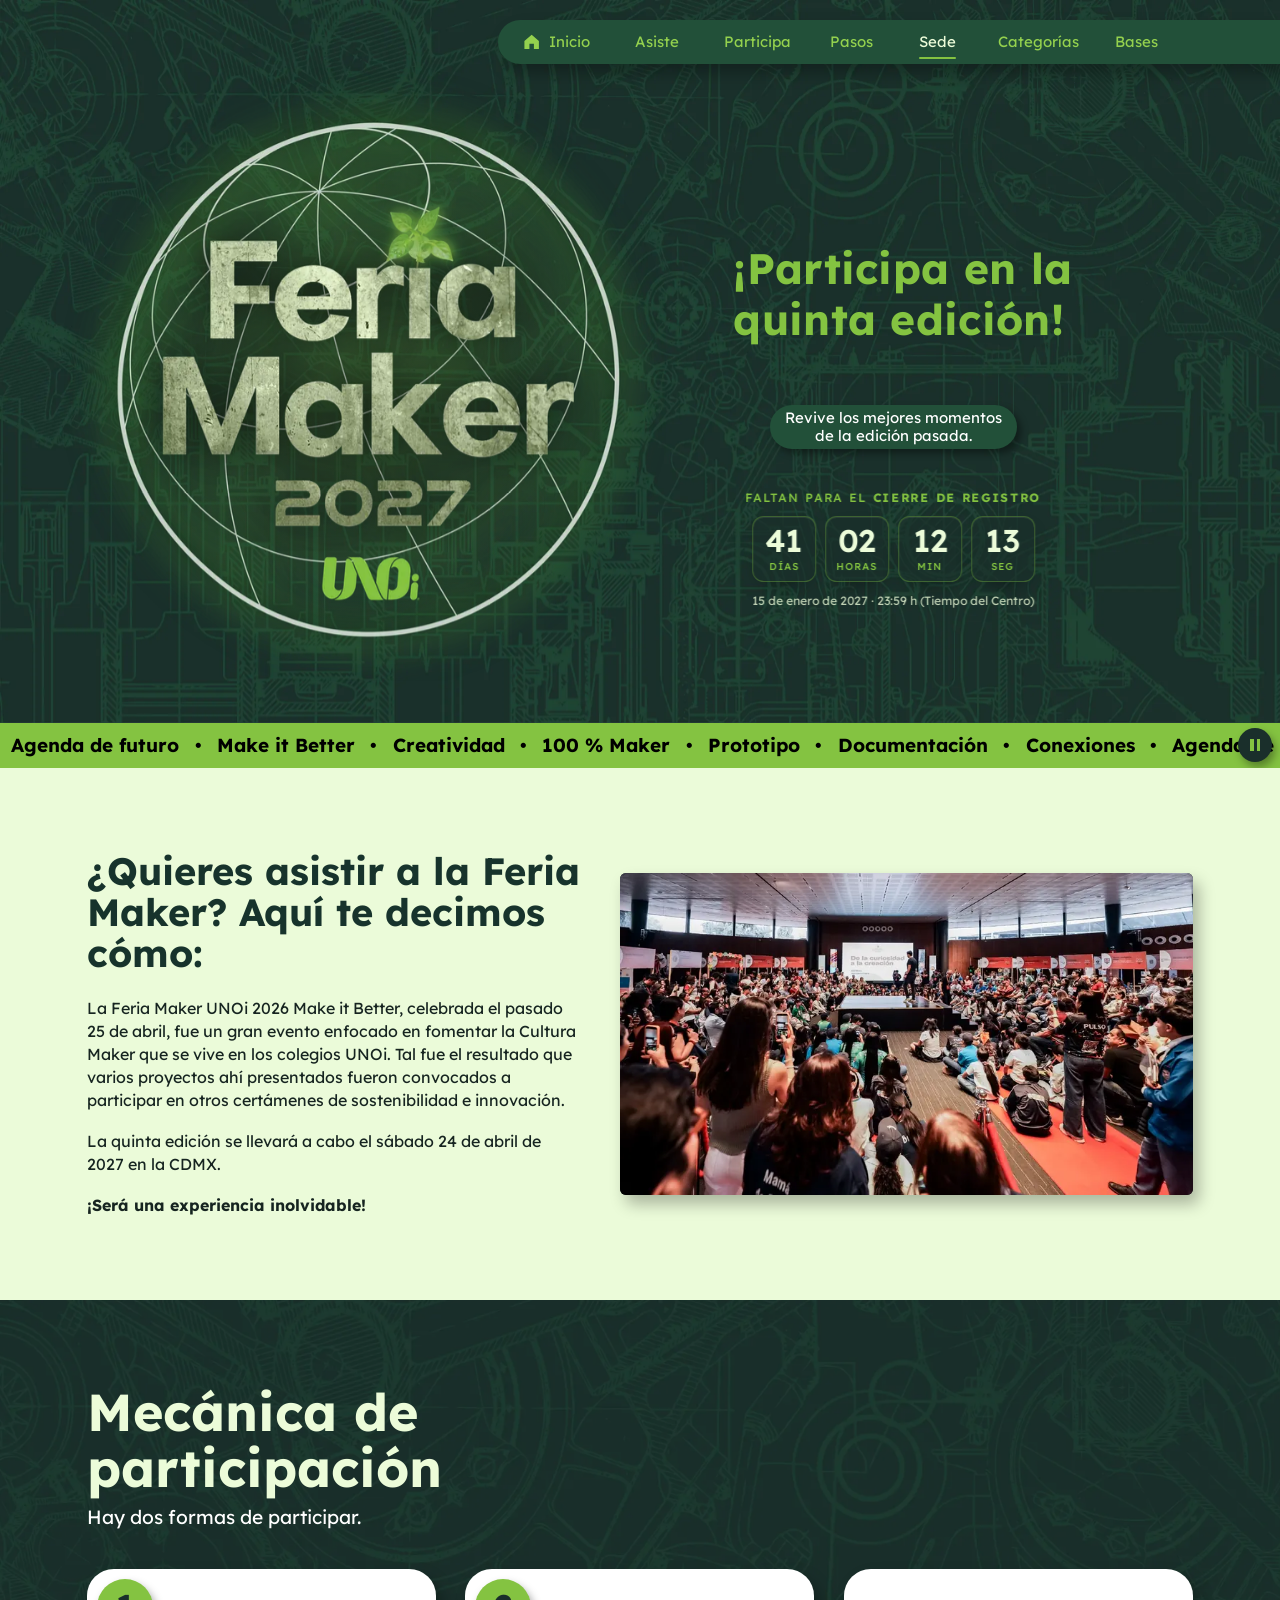
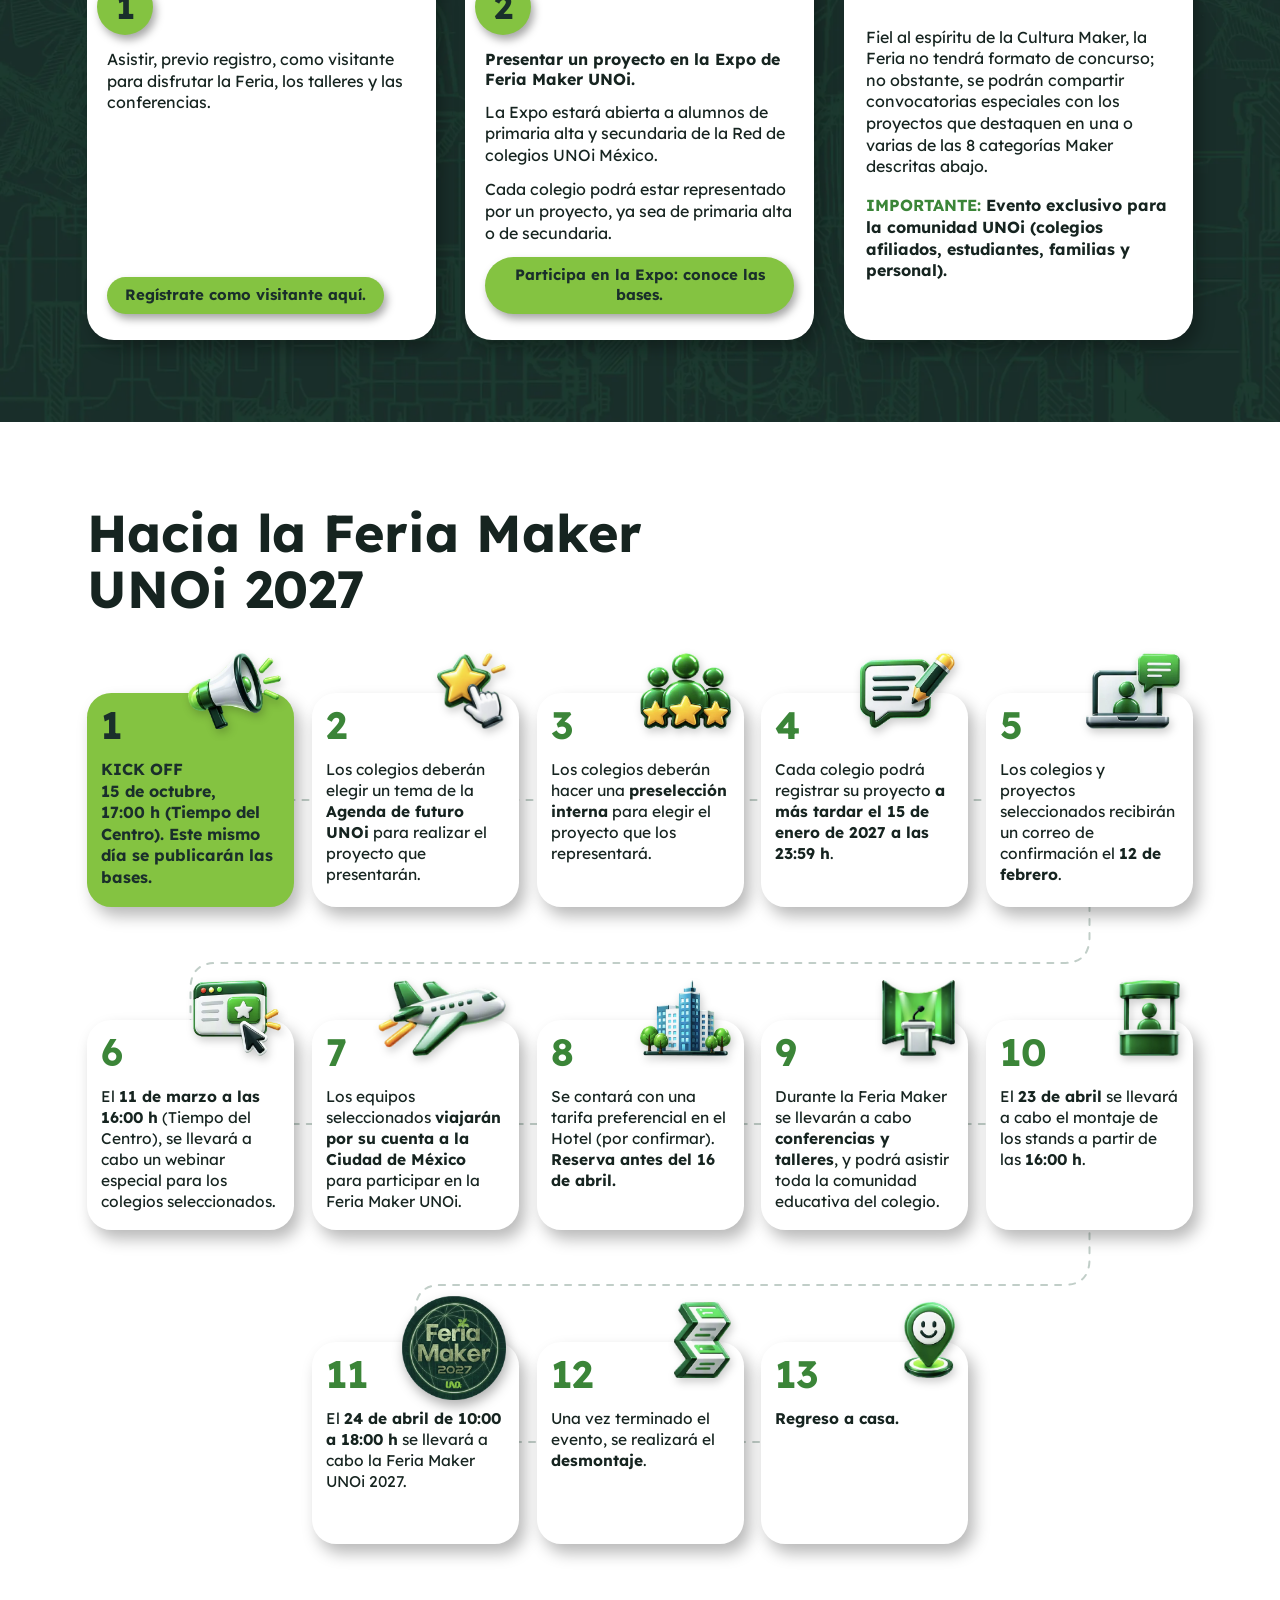
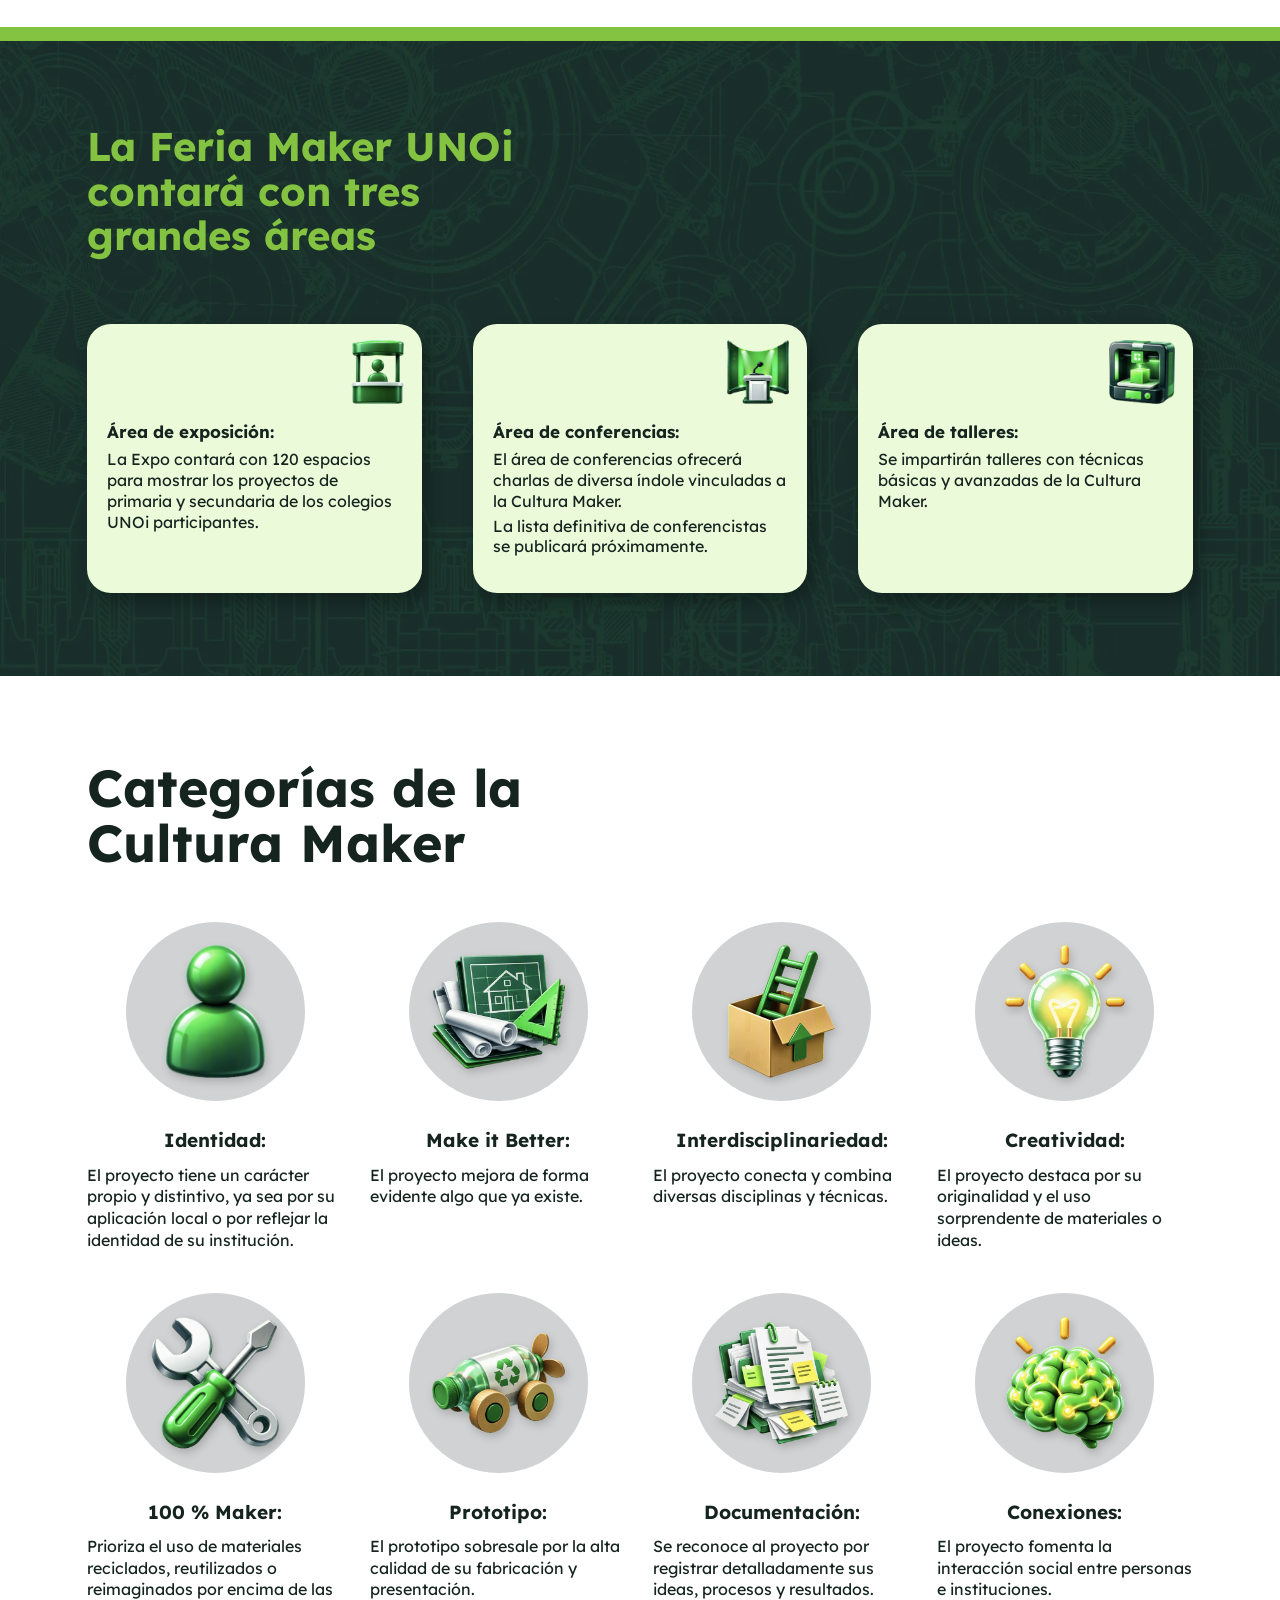
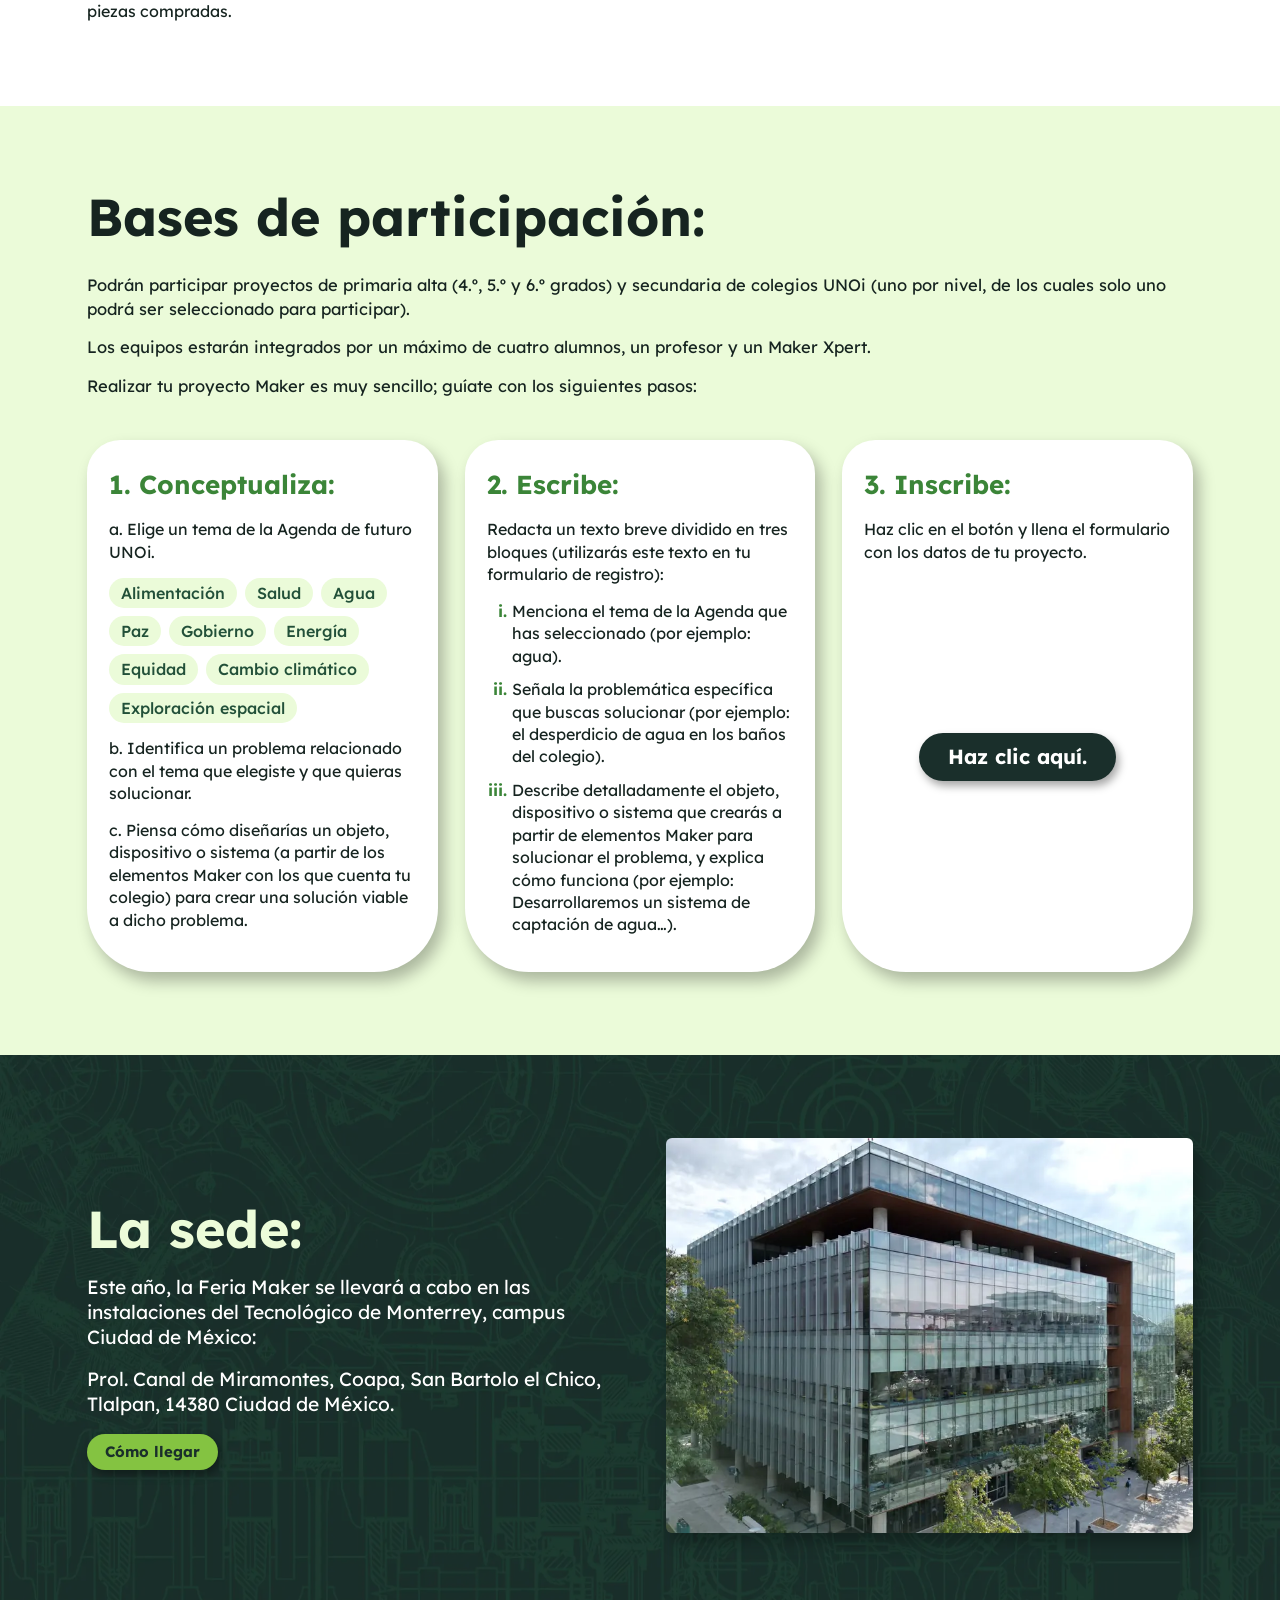
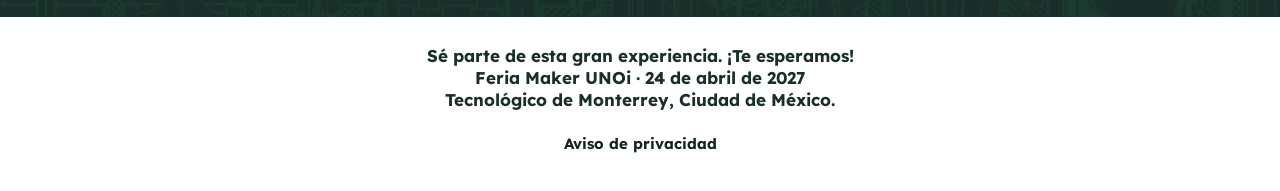
==== index.html @ b75d5732 "Calendario, paso 10: montaje de stands a las 16:00 h Co-Authored-By: Claude Sonnet 5.5 <noreply@anth" ====
<!doctype html>
<html lang="es-MX">
<head>
<meta charset="utf-8">
<meta name="viewport" content="width=device-width, initial-scale=1">
<title>Feria Maker UNOi 2027</title>
<meta name="description" content="Feria Maker UNOi 2027, quinta edición: sábado 24 de abril de 2027 en el Tecnológico de Monterrey, campus Ciudad de México. Mecánica de participación, calendario, categorías y bases.">
<link rel="icon" href="img/favicon.png">
<link rel="preconnect" href="https://fonts.googleapis.com">
<link rel="preconnect" href="https://fonts.gstatic.com" crossorigin>
<link rel="stylesheet" href="https://fonts.googleapis.com/css2?family=Lexend:wght@300;400;500;600;700&display=swap">
<link rel="stylesheet" href="estilos.css?v=19">
<link rel="stylesheet" href="efectos.css?v=8">
<script>
(function () {
  var d = document.documentElement;
  if (window.matchMedia('(prefers-reduced-motion: reduce)').matches) return;
  d.classList.add('fx');
  // Intro (el logo se dibuja): solo la primera visita o con ?intro, y no si se llega directo a una sección.
  try {
    if (/[?&]intro\b/.test(location.search) || (!location.hash && !localStorage.getItem('fm-intro'))) {
      d.classList.add('intro', 'con-intro');
      new Image().src = 'img/intro-trazo.webp?v=1';
      // Por si algo falla, la página nunca se queda tapada.
      setTimeout(function () { d.classList.add('intro-fin'); }, 4000);
      setTimeout(function () { d.classList.remove('intro'); }, 5000);
    }
  } catch (e) {}
})();
</script>
</head>
<body>

<div class="capa-intro" aria-hidden="true"><div class="intro-trazo"></div></div>

<a class="saltar" href="#contenido">Saltar al contenido</a>

<header class="nav" id="nav">
  <button class="nav-boton" type="button" aria-expanded="false" aria-controls="menu">Menú</button>
  <nav aria-label="Secciones">
    <ul id="menu">
      <li><a href="#inicio"><svg class="casa" viewBox="0 0 24 24" aria-hidden="true"><path d="M3 11.2 12 3.5l9 7.7V21h-6.2v-6.4H9.2V21H3z"/></svg>Inicio</a></li>
      <li><a href="#asiste">Asiste</a></li>
      <li><a href="#participa">Participa</a></li>
      <li><a href="#calendario">Pasos</a></li>
      <li><a href="#sede">Sede</a></li>
      <li><a href="#categorias">Categorías</a></li>
      <li><a href="#bases">Bases</a></li>
    </ul>
  </nav>
</header>

<main id="contenido" tabindex="-1">
  <!-- Portada -->
  <section class="portada plano" id="inicio" aria-labelledby="t-portada">
    <div class="portada-contenido">
      <img class="portada-logo" src="img/logo-portada.webp?v=2" srcset="img/logo-portada-movil.webp?v=2 720w, img/logo-portada.webp?v=2 1100w" sizes="(max-width: 760px) 86vw, 47vw" width="1100" height="1121" alt="Feria Maker 2027 UNOi">
      <div class="portada-texto">
        <h1 id="t-portada"><span class="linea">¡Participa en la</span><br> <span class="linea">quinta edición!</span></h1>
        <a class="boton boton--plano" href="video/memoria-2026.mp4" aria-haspopup="dialog" aria-controls="modal-video">Revive los mejores momentos<br> de la edición pasada.</a>
        <!-- Cuenta regresiva: la llena sitio.js (sin JS no se muestra) -->
        <div class="cuenta" hidden>
          <p class="cuenta-titulo"></p>
          <ol class="cuenta-cifras" aria-hidden="true">
            <li><span class="cuenta-num">00</span><span class="cuenta-u">días</span></li>
            <li><span class="cuenta-num">00</span><span class="cuenta-u">horas</span></li>
            <li><span class="cuenta-num">00</span><span class="cuenta-u">min</span></li>
            <li><span class="cuenta-num">00</span><span class="cuenta-u">seg</span></li>
          </ol>
          <p class="cuenta-fecha"></p>
        </div>
      </div>
    </div>
  </section>

  <!-- Franja verde: Agenda de futuro y categorías de la Cultura Maker -->
  <div class="franja">
    <div class="franja-pista">
      <ul aria-label="Categorías de la Cultura Maker">
        <li>Agenda de futuro</li><li>Make it Better</li><li>Creatividad</li>
        <li>100 % Maker</li><li>Prototipo</li><li>Documentación</li><li>Conexiones</li>
      </ul>
      <ul aria-hidden="true">
        <li>Agenda de futuro</li><li>Make it Better</li><li>Creatividad</li>
        <li>100 % Maker</li><li>Prototipo</li><li>Documentación</li><li>Conexiones</li>
      </ul>
      <ul aria-hidden="true">
        <li>Agenda de futuro</li><li>Make it Better</li><li>Creatividad</li>
        <li>100 % Maker</li><li>Prototipo</li><li>Documentación</li><li>Conexiones</li>
      </ul>
    </div>
    <button class="franja-pausa" type="button" aria-pressed="false"><span class="sr">Pausar el movimiento de las categorías</span></button>
  </div>

  <!-- Asiste -->
  <section class="seccion asiste" id="asiste" aria-labelledby="t-asiste">
    <div class="contenedor asiste-rejilla">
      <div class="asiste-texto">
        <h2 id="t-asiste">¿Quieres asistir a la Feria Maker? Aquí te decimos cómo:</h2>
        <p>La Feria Maker UNOi 2026 Make it Better, celebrada el pasado 25 de abril, fue un gran evento enfocado en fomentar la Cultura Maker que se vive en los colegios UNOi. Tal fue el resultado que varios proyectos ahí presentados fueron convocados a participar en otros certámenes de sostenibilidad e innovación.</p>
        <p>La quinta edición se llevará a cabo el sábado 24 de abril de 2027 en la CDMX.</p>
        <p><strong>¡Será una experiencia inolvidable!</strong></p>
      </div>
      <figure class="asiste-foto">
        <img src="img/asiste-feria.webp?v=1" srcset="img/asiste-feria-movil.webp?v=1 800w, img/asiste-feria.webp?v=1 1600w" sizes="(max-width: 760px) 92vw, 50vw" width="1600" height="900" alt="Público de la Feria Maker UNOi sentado alrededor del escenario durante una conferencia" loading="lazy">
      </figure>
    </div>
  </section>

  <!-- Mecánica de participación -->
  <section class="seccion mecanica plano" id="participa" aria-labelledby="t-mecanica">
    <div class="contenedor">
      <h2 id="t-mecanica" class="titulo-claro">Mecánica de participación</h2>
      <p class="bajada">Hay dos formas de participar.</p>
      <div class="mecanica-rejilla">
        <article class="tarjeta forma">
          <span class="ficha" aria-hidden="true">1</span>
          <h3 class="sr">Forma 1: asistir como visitante</h3>
          <p class="forma-texto">Asistir, previo registro, como visitante para disfrutar la Feria, los talleres y las conferencias.</p>
          <a class="boton boton--lima" href="https://forms.gle/6UDmHjvu25Tv6WfJ6" target="_blank" rel="noopener">Regístrate como visitante aquí.<span class="sr"> (se abre en otra pestaña)</span></a>
        </article>
        <article class="tarjeta forma">
          <span class="ficha" aria-hidden="true">2</span>
          <h3>Presentar un proyecto en la Expo de Feria Maker UNOi.</h3>
          <p>La Expo estará abierta a alumnos de primaria alta y secundaria de la Red de colegios UNOi México.</p>
          <p>Cada colegio podrá estar representado por un proyecto, ya sea de primaria alta o de secundaria.</p>
          <a class="boton boton--lima" href="#bases">Participa en la Expo: conoce las bases.</a>
        </article>
        <aside class="tarjeta nota">
          <p>Fiel al espíritu de la Cultura Maker, la Feria no tendrá formato de concurso; no obstante, se podrán compartir convocatorias especiales con los proyectos que destaquen en una o varias de las 8 categorías Maker descritas abajo.</p>
          <p class="importante"><strong><span>IMPORTANTE:</span> Evento exclusivo para la comunidad UNOi (colegios afiliados, estudiantes, familias y personal).</strong></p>
        </aside>
      </div>
    </div>
  </section>

  <!-- Calendario -->
  <section class="seccion calendario" id="calendario" aria-labelledby="t-calendario">
    <div class="contenedor">
      <h2 id="t-calendario">Hacia la Feria Maker UNOi 2027</h2>
      <ol class="pasos">
        <li class="paso paso--inicio"><img src="img/paso-01.webp?v=2" alt="" width="320" height="260" loading="lazy"><span class="paso-num">1</span><p><strong>KICK OFF<br>15 de octubre, 17:00&nbsp;h (Tiempo del Centro). Este mismo día se publicarán las bases.</strong></p></li>
        <li class="paso"><img src="img/paso-02.webp?v=2" alt="" width="320" height="352" loading="lazy"><span class="paso-num">2</span><p>Los colegios deberán elegir un tema de la <strong>Agenda de futuro UNOi</strong> para realizar el proyecto que presentarán.</p></li>
        <li class="paso"><img src="img/paso-03.webp?v=2" alt="" width="320" height="264" loading="lazy"><span class="paso-num">3</span><p>Los colegios deberán hacer una <strong>preselección interna</strong> para elegir el proyecto que los representará.</p></li>
        <li class="paso"><img src="img/paso-04.webp?v=2" alt="" width="320" height="255" loading="lazy"><span class="paso-num">4</span><p>Cada colegio podrá registrar su proyecto <strong>a más tardar el 15 de enero de 2027 a las 23:59&nbsp;h</strong>.</p></li>
        <li class="paso"><img src="img/paso-05.webp?v=2" alt="" width="320" height="258" loading="lazy"><span class="paso-num">5</span><p>Los colegios y proyectos seleccionados recibirán un correo de confirmación el <strong>12 de febrero</strong>.</p></li>
        <li class="paso"><img src="img/paso-06.webp?v=2" alt="" width="320" height="273" loading="lazy"><span class="paso-num">6</span><p>El <strong>11 de marzo a las 16:00&nbsp;h</strong> (Tiempo del Centro), se llevará a cabo un webinar especial para los colegios seleccionados.</p></li>
        <li class="paso"><img src="img/paso-07.webp?v=2" alt="" width="320" height="188" loading="lazy"><span class="paso-num">7</span><p>Los equipos seleccionados <strong>viajarán por su cuenta a la Ciudad de México</strong> para participar en la Feria Maker UNOi.</p></li>
        <li class="paso"><img src="img/paso-08.webp?v=2" alt="" width="320" height="264" loading="lazy"><span class="paso-num">8</span><p>Se contará con una tarifa preferencial en el Hotel (por confirmar). <strong>Reserva antes del 16 de abril.</strong></p></li>
        <li class="paso"><img src="img/paso-09.webp?v=2" alt="" width="320" height="329" loading="lazy"><span class="paso-num">9</span><p>Durante la Feria Maker se llevarán a cabo <strong>conferencias y talleres</strong>, y podrá asistir toda la comunidad educativa del colegio.</p></li>
        <li class="paso"><img src="img/paso-10.webp?v=2" alt="" width="320" height="388" loading="lazy"><span class="paso-num">10</span><p>El <strong>23 de abril</strong> se llevará a cabo el montaje de los stands a partir de las <strong>16:00&nbsp;h</strong>.</p></li>
        <li class="paso paso--feria"><img src="img/paso-11.webp?v=2" alt="" width="320" height="320" loading="lazy"><span class="paso-num">11</span><p>El <strong>24 de abril de 10:00 a 18:00&nbsp;h</strong> se llevará a cabo la Feria Maker UNOi 2027.</p></li>
        <li class="paso"><img src="img/paso-12.webp?v=2" alt="" width="320" height="425" loading="lazy"><span class="paso-num">12</span><p>Una vez terminado el evento, se realizará el <strong>desmontaje</strong>.</p></li>
        <li class="paso"><img src="img/paso-13.webp?v=2" alt="" width="299" height="443" loading="lazy"><span class="paso-num">13</span><p><strong>Regreso a casa.</strong></p></li>
      </ol>
    </div>
  </section>

  <div class="raya" aria-hidden="true"></div>

  <!-- Áreas -->
  <section class="seccion areas plano" id="areas" aria-labelledby="t-areas">
    <div class="contenedor">
      <h2 id="t-areas" class="titulo-lima">La Feria Maker UNOi contará con tres grandes áreas</h2>
      <div class="areas-rejilla">
        <article class="tarjeta area"><img src="img/area-exposicion.webp?v=2" alt="" width="320" height="389" loading="lazy"><h3>Área de exposición:</h3><p>La Expo contará con 120 espacios para mostrar los proyectos de primaria y secundaria de los colegios UNOi participantes.</p></article>
        <article class="tarjeta area"><img src="img/area-conferencias.webp?v=2" alt="" width="320" height="330" loading="lazy"><h3>Área de conferencias:</h3><p>El área de conferencias ofrecerá charlas de diversa índole vinculadas a la Cultura Maker.</p><p>La lista definitiva de conferencistas se publicará próximamente.</p></article>
        <article class="tarjeta area"><img src="img/area-talleres.webp?v=2" alt="" width="320" height="311" loading="lazy"><h3>Área de talleres:</h3><p>Se impartirán talleres con técnicas básicas y avanzadas de la Cultura Maker.</p></article>
      </div>
    </div>
  </section>

  <!-- Categorías -->
  <section class="seccion categorias" id="categorias" aria-labelledby="t-categorias">
    <div class="contenedor">
      <h2 id="t-categorias">Categorías de la Cultura Maker</h2>
      <ul class="cats">
        <li class="cat"><span class="cat-circulo"><img src="img/cat-identidad.webp?v=2" alt="" width="420" height="559" loading="lazy"></span><h3>Identidad:</h3><p>El proyecto tiene un carácter propio y distintivo, ya sea por su aplicación local o por reflejar la identidad de su institución.</p></li>
        <li class="cat"><span class="cat-circulo"><img src="img/cat-make-something-better.webp?v=2" alt="" width="420" height="363" loading="lazy"></span><h3>Make it Better:</h3><p>El proyecto mejora de forma evidente algo que ya existe.</p></li>
        <li class="cat"><span class="cat-circulo"><img src="img/cat-interdisciplinariedad.webp?v=2" alt="" width="420" height="523" loading="lazy"></span><h3>Interdiscipli&shy;nariedad:</h3><p>El proyecto conecta y combina diversas disciplinas y técnicas.</p></li>
        <li class="cat"><span class="cat-circulo"><img src="img/cat-creatividad.webp?v=2" alt="" width="420" height="462" loading="lazy"></span><h3>Creatividad:</h3><p>El proyecto destaca por su originalidad y el uso sorprendente de materiales o ideas.</p></li>
        <li class="cat"><span class="cat-circulo"><img src="img/cat-100-maker.webp?v=2" alt="" width="420" height="437" loading="lazy"></span><h3>100 % Maker:</h3><p>Prioriza el uso de materiales reciclados, reutilizados o reimaginados por encima de las piezas compradas.</p></li>
        <li class="cat"><span class="cat-circulo"><img src="img/cat-prototipo.webp?v=2" alt="" width="420" height="316" loading="lazy"></span><h3>Prototipo:</h3><p>El prototipo sobresale por la alta calidad de su fabricación y presentación.</p></li>
        <li class="cat"><span class="cat-circulo"><img src="img/cat-documentacion.webp?v=2" alt="" width="420" height="389" loading="lazy"></span><h3>Documentación:</h3><p>Se reconoce al proyecto por registrar detalladamente sus ideas, procesos y resultados.</p></li>
        <li class="cat"><span class="cat-circulo"><img src="img/cat-conexiones.webp?v=2" alt="" width="420" height="474" loading="lazy"></span><h3>Conexiones:</h3><p>El proyecto fomenta la interacción social entre personas e instituciones.</p></li>
      </ul>
    </div>
  </section>

  <!-- Bases -->
  <section class="seccion bases" id="bases" aria-labelledby="t-bases">
    <div class="contenedor">
      <h2 id="t-bases">Bases de participación:</h2>
      <div class="bases-texto">
        <p>Podrán participar proyectos de primaria alta (4.º, 5.º y 6.º grados) y secundaria de colegios UNOi (uno por nivel, de los cuales solo uno podrá ser seleccionado para participar).</p>
        <p>Los equipos estarán integrados por un máximo de cuatro alumnos, un profesor y un Maker Xpert.</p>
        <p>Realizar tu proyecto Maker es muy sencillo; guíate con los siguientes pasos:</p>
      </div>
      <ol class="etapas">
        <li class="tarjeta etapa">
          <h3>1. Conceptualiza:</h3>
          <p>a. Elige un tema de la Agenda de futuro UNOi.</p>
          <ul class="temas">
            <li>Alimentación</li><li>Salud</li><li>Agua</li><li>Paz</li><li>Gobierno</li><li>Energía</li><li>Equidad</li><li>Cambio climático</li><li>Exploración espacial</li>
          </ul>
          <p>b. Identifica un problema relacionado con el tema que elegiste y que quieras solucionar.</p>
          <p>c. Piensa cómo diseñarías un objeto, dispositivo o sistema (a partir de los elementos Maker con los que cuenta tu colegio) para crear una solución viable a dicho problema.</p>
        </li>
        <li class="tarjeta etapa">
          <h3>2. Escribe:</h3>
          <p>Redacta un texto breve dividido en tres bloques (utilizarás este texto en tu formulario de registro):</p>
          <ol class="bloques" type="i">
            <li>Menciona el tema de la Agenda que has seleccionado (por ejemplo: agua).</li>
            <li>Señala la problemática específica que buscas solucionar (por ejemplo: el desperdicio de agua en los baños del colegio).</li>
            <li>Describe detalladamente el objeto, dispositivo o sistema que crearás a partir de elementos Maker para solucionar el problema, y explica cómo funciona (por ejemplo: Desarrollaremos un sistema de captación de agua…).</li>
          </ol>
        </li>
        <li class="tarjeta etapa">
          <h3>3. Inscribe:</h3>
          <p>Haz clic en el botón y llena el formulario con los datos de tu proyecto.</p>
          <a class="boton boton--oscuro" href="https://forms.gle/rQUYWWpw6s9PaGNcA" target="_blank" rel="noopener">Haz clic aquí.<span class="sr"> Inscribe tu proyecto (se abre en otra pestaña)</span></a>
        </li>
      </ol>
    </div>
  </section>

  <!-- Sede -->
  <section class="seccion sede plano" id="sede" aria-labelledby="t-sede">
    <div class="contenedor sede-rejilla">
      <div class="sede-texto">
        <h2 id="t-sede" class="titulo-claro">La sede:</h2>
        <p>Este año, la Feria Maker se llevará a cabo en las instalaciones del Tecnológico de Monterrey, campus Ciudad de México:</p>
        <address>Prol. Canal de Miramontes, Coapa, San Bartolo el Chico, Tlalpan, 14380 Ciudad de México.</address>
        <a class="boton boton--lima" href="https://www.google.com/maps/search/?api=1&amp;query=Tecnol%C3%B3gico+de+Monterrey+campus+Ciudad+de+M%C3%A9xico%2C+Prol.+Canal+de+Miramontes%2C+Coapa%2C+San+Bartolo+el+Chico%2C+Tlalpan%2C+14380+Ciudad+de+M%C3%A9xico" target="_blank" rel="noopener">Cómo llegar<span class="sr"> (se abre en otra pestaña)</span></a>
      </div>
      <figure class="sede-foto">
        <img src="img/sede-tec.webp?v=1" srcset="img/sede-tec-movil.webp?v=1 800w, img/sede-tec.webp?v=1 1600w" sizes="(max-width: 760px) 92vw, 45vw" width="1600" height="1200" alt="Edificio de vidrio del Tecnológico de Monterrey, campus Ciudad de México" loading="lazy">
      </figure>
    </div>
  </section>
</main>

<footer class="pie">
  <p class="pie-cierre">Sé parte de esta gran experiencia. ¡Te esperamos!<br>Feria Maker UNOi · 24 de abril de&nbsp;2027<br>Tecnológico de Monterrey, Ciudad de México.</p>
  <a class="pie-aviso" href="aviso-de-privacidad.html">Aviso de privacidad</a>
</footer>

<div class="aviso-pendiente" role="status" aria-live="polite"></div>

<!-- Video de la edición pasada: se abre desde el botón de la portada (sitio.js) -->
<dialog class="modal-video" id="modal-video" aria-label="Video: los mejores momentos de la Feria Maker UNOi 2026">
  <button class="modal-cerrar" type="button" aria-label="Cerrar el video"></button>
  <video controls playsinline preload="none" poster="img/video-portada.webp" width="1280" height="720">
    <source src="video/memoria-2026.mp4" type="video/mp4">
    Tu navegador no puede reproducir este video.
  </video>
</dialog>
<script src="sitio.js?v=8" defer></script>
<script src="efectos.js?v=11" defer></script>
</body>
</html>
---- estilos.css ----
/* Feria Maker UNOi 2027 · sitio informativo (diseño: landing_maker 1.pdf, 1920 px de ancho).
   Las medidas del diseño se escalan con clamp(): el valor central es el del PDF en vw (px / 19.2). */

/* Objectivity es la letra del diseño. Cuando tengamos los archivos, se ponen en fuentes/ y se activa esto:
@font-face { font-family: "Objectivity"; src: url(fuentes/Objectivity-Regular.woff2) format("woff2"); font-weight: 400; font-display: swap; }
@font-face { font-family: "Objectivity"; src: url(fuentes/Objectivity-Medium.woff2) format("woff2"); font-weight: 500; font-display: swap; }
@font-face { font-family: "Objectivity"; src: url(fuentes/Objectivity-Bold.woff2) format("woff2"); font-weight: 700; font-display: swap; }
   Mientras, Lexend (Google Fonts) es la más parecida: geométrica, redonda y con el mismo aire entre letras. */

:root {
  --verde-noche: #1a2f2b;   /* fondo de las secciones de plano */
  --verde-plano: #225039;   /* líneas del plano, menú, botón de la portada */
  --lima: #84c341;
  --verde-claro: #ebfbd9;   /* fondo de Asiste y Bases, tarjetas de Áreas */
  --palido: #ecfcd9;        /* títulos sobre el plano */
  --verde-numero: #3b8538;
  --tinta: #162420;
  --gris-circulo: #d1d2d3;
  --blanco: #ffffff;
  --sombra: 6px 9px 16px rgba(0, 0, 0, 0.28);
  --sombra-boton: 3px 5px 8px rgba(0, 0, 0, 0.35);
  --letra: "Objectivity", "Lexend", "Avenir Next", "Segoe UI", system-ui, sans-serif;
  --contenedor: min(1600px, 100% - 2 * clamp(20px, 6.8vw, 160px));
  color-scheme: light;
}

* { box-sizing: border-box; }
html { scroll-behavior: smooth; scroll-padding-top: 96px; }
body { margin: 0; font: 400 clamp(16px, 1.05vw, 20px)/1.45 var(--letra); color: var(--tinta); background: var(--blanco); -webkit-font-smoothing: antialiased; }
img { display: block; max-width: 100%; height: auto; }
h1, h2, h3 { margin: 0; font-weight: 700; }
p { margin: 0; }
a { color: inherit; }
strong { font-weight: 700; }
.sr { position: absolute; width: 1px; height: 1px; overflow: hidden; clip: rect(0 0 0 0); white-space: nowrap; }
.saltar { position: absolute; left: 12px; top: -60px; z-index: 50; padding: 10px 16px; border-radius: 999px; background: var(--lima); color: var(--tinta); font-weight: 700; text-decoration: none; }
.saltar:focus { top: 12px; }
:focus-visible { outline: 3px solid var(--lima); outline-offset: 3px; }
.tarjeta :focus-visible, .pie :focus-visible, .asiste :focus-visible, .franja :focus-visible { outline-color: var(--verde-noche); }

.contenedor { width: var(--contenedor); margin-inline: auto; }
.seccion { padding-block: clamp(56px, 6.5vw, 125px); }

/* Fondo de plano: verde noche con el dibujo técnico encima (al 60 %, como en el diseño). */
.plano { position: relative; isolation: isolate; background: var(--verde-noche); color: var(--blanco); }
.plano::before { content: ""; position: absolute; inset: 0; z-index: -1; background: url(img/fondo-plano.webp?v=2) center / cover no-repeat; opacity: 0.6; }

/* ---------- Botones ---------- */
.boton { display: inline-flex; align-items: center; justify-content: center; gap: 8px; padding: 0.55em 1.2em; border-radius: 999px; font-weight: 700; text-align: center; text-decoration: none; box-shadow: var(--sombra-boton); transition: transform 0.15s ease, box-shadow 0.15s ease, filter 0.15s ease; }
.boton:hover { transform: translateY(-1px); box-shadow: 4px 7px 12px rgba(0, 0, 0, 0.35); filter: brightness(1.05); }
.boton--lima { background: var(--lima); color: var(--verde-noche); } /* texto oscuro: el blanco sobre lima no se lee (2.1:1) */
.boton--oscuro { background: var(--verde-noche); color: var(--blanco); font-size: clamp(18px, 1.6vw, 30px); padding: 0.45em 1.4em; }
.boton--plano { background: var(--verde-plano); color: var(--blanco); font-weight: 400; line-height: 1.2; padding: 0.6em 1.5em; }

/* ---------- Menú ---------- */
.nav { position: fixed; top: clamp(10px, 1.6vw, 30px); right: 0; z-index: 30; }
.nav ul { display: flex; align-items: center; gap: clamp(8px, 1.6vw, 34px); margin: 0; padding: 0 clamp(22px, 2.6vw, 50px) 0 clamp(18px, 1.3vw, 26px); height: clamp(46px, 3vw, 58px); list-style: none; border-radius: 999px 0 0 999px; background: var(--verde-plano); box-shadow: var(--sombra); }
.nav a { display: inline-flex; align-items: center; gap: 6px; padding: 6px 2px; color: #94d14e; font-size: clamp(15px, 1.05vw, 20px); text-decoration: none; border-bottom: 2px solid transparent; }
.nav a:hover, .nav a[aria-current="true"] { color: var(--palido); border-bottom-color: var(--lima); }
.casa { width: 1.15em; height: 1.15em; fill: currentColor; }
.nav-boton { display: none; }

/* ---------- Portada ---------- */
.portada { min-height: clamp(560px, 56.5vw, 1084px); display: grid; align-items: center; overflow: hidden; }
.portada-contenido { display: grid; grid-template-columns: minmax(0, 47%) minmax(0, 1fr); align-items: center; width: 100%; padding: clamp(70px, 5vw, 101px) clamp(20px, 5vw, 96px) clamp(30px, 3vw, 60px) clamp(20px, 5vw, 96px); }
.portada-logo { width: 100%; max-width: 903px; }
.portada-texto { display: grid; justify-items: start; gap: clamp(24px, 3.9vw, 75px); padding-left: clamp(16px, 5.3vw, 100px); }
.portada h1 { justify-self: start; max-width: 9em; color: var(--lima); font-size: clamp(30px, 3.33vw, 64px); line-height: 1.12; letter-spacing: 0.01em; }
.portada .boton { font-size: clamp(15px, 1.15vw, 22px); max-width: 21em; text-align: left; } /* alineado con el título */

/* ---------- Franja de categorías (corre despacio; quieta con movimiento reducido) ---------- */
.franja { position: relative; overflow: hidden; background: var(--lima); color: #000; }
.franja-pista { display: flex; width: max-content; animation: correr 75s linear infinite; }
.franja:hover .franja-pista, .franja.pausada .franja-pista { animation-play-state: paused; }
.franja-pausa { position: absolute; right: 8px; top: 50%; translate: 0 -50%; display: grid; place-items: center; width: 34px; height: 34px; border: 0; border-radius: 50%; background: var(--verde-noche); cursor: pointer; box-shadow: var(--sombra-boton); }
.franja-pausa::before { content: ""; width: 10px; height: 12px; background: linear-gradient(90deg, var(--lima) 0 35%, transparent 35% 65%, var(--lima) 65%); }
.franja.pausada .franja-pausa::before { width: 0; height: 0; margin-left: 3px; border-left: 11px solid var(--lima); border-block: 7px solid transparent; background: none; }
.franja ul { display: flex; margin: 0; padding: 0; list-style: none; }
.franja li { display: flex; align-items: center; padding-block: clamp(12px, 1.2vw, 20px); font-weight: 700; font-size: clamp(16px, 1.25vw, 24px); white-space: nowrap; }
.franja li::after { content: "•"; margin-inline: clamp(14px, 1.3vw, 26px); }
@keyframes correr { to { transform: translateX(-33.3333%); } }

/* ---------- Asiste ---------- */
.asiste { background: var(--verde-claro); }
.asiste-rejilla { display: grid; grid-template-columns: minmax(0, 0.95fr) minmax(0, 1.1fr); gap: clamp(28px, 3vw, 60px); align-items: center; }
.asiste-texto { display: grid; gap: 1.1em; max-width: 650px; }
.asiste h2 { margin-bottom: 0.15em; color: #17332c; font-size: clamp(30px, 2.97vw, 57px); line-height: 1.07; }
.asiste p { font-size: clamp(16px, 1.05vw, 20px); }
.asiste-foto { margin: 0; border-radius: 6px; overflow: hidden; background: var(--verde-noche); box-shadow: var(--sombra); }
.asiste-foto img { display: block; width: 100%; aspect-ratio: 16 / 9; object-fit: cover; }

/* ---------- Video de la edición pasada (ventana modal) ---------- */
/* Lo más ancho que quepa: deja lugar arriba para el botón de cerrar. */
.modal-video { width: min(92vw, 1100px, calc((100vh - 140px) * 16 / 9)); max-width: none; max-height: none; padding: 0; border: 0; border-radius: 10px; overflow: visible; background: #000; box-shadow: 0 30px 80px rgba(0, 0, 0, 0.6); }
.modal-video::backdrop { background: rgba(12, 26, 22, 0.88); }
.modal-video video { display: block; width: 100%; height: auto; aspect-ratio: 16 / 9; border-radius: 10px; background: #000; }
.modal-cerrar { position: absolute; right: 0; bottom: calc(100% + 12px); display: grid; place-items: center; width: 44px; height: 44px; border: 0; border-radius: 50%; background: var(--lima); cursor: pointer; box-shadow: var(--sombra-boton); }
.modal-cerrar::before { content: ""; width: 18px; height: 18px; background: linear-gradient(45deg, transparent 44%, var(--verde-noche) 44% 56%, transparent 56%), linear-gradient(-45deg, transparent 44%, var(--verde-noche) 44% 56%, transparent 56%); }
html:has(.modal-video[open]) { overflow: hidden; } /* la página no se mueve detrás */

/* ---------- Tarjetas ---------- */
.tarjeta { position: relative; border-radius: clamp(26px, 2.1vw, 40px); background: var(--blanco); box-shadow: var(--sombra); }

/* ---------- Mecánica ---------- */
.titulo-claro { color: var(--palido); font-size: clamp(34px, 4.06vw, 78px); line-height: 1.08; }
.mecanica .titulo-claro { max-width: 8.5em; }
.titulo-lima { color: var(--lima); font-size: clamp(30px, 3.13vw, 60px); line-height: 1.1; max-width: 12em; }
.bajada { margin-top: 0.4em; font-size: clamp(19px, 1.5vw, 29px); }
.mecanica-rejilla { display: grid; grid-template-columns: repeat(3, minmax(0, 1fr)); gap: clamp(18px, 2.3vw, 44px); margin-top: clamp(28px, 2.9vw, 56px); align-items: stretch; }
.forma, .nota { font-size: clamp(16px, 1.15vw, 22px); line-height: 1.35; } /* un solo tamaño en todos los textos de la sección */
.forma { display: flex; flex-direction: column; gap: 0.8em; min-height: clamp(260px, 27.5vw, 530px); padding: clamp(80px, 5.7vw, 108px) clamp(20px, 1.6vw, 32px) clamp(22px, 2vw, 38px); color: var(--tinta); }
.ficha { position: absolute; left: clamp(10px, 0.8vw, 16px); top: clamp(10px, 0.8vw, 16px); display: grid; place-items: center; width: clamp(56px, 3.5vw, 66px); aspect-ratio: 1; border-radius: 50%; background: var(--lima); color: var(--verde-noche); font-weight: 700; font-size: clamp(34px, 2.6vw, 50px); line-height: 1; box-shadow: var(--sombra-boton); }
.forma h3 { font-size: 1em; line-height: 1.25; }
.forma .boton { margin-top: auto; align-self: flex-start; font-size: clamp(15px, 1vw, 19px); }
.nota { display: grid; align-content: center; gap: 1.1em; padding: clamp(26px, 1.7vw, 34px) clamp(22px, 1.6vw, 32px); color: var(--tinta); }
.importante span { color: var(--verde-numero); }

/* ---------- Calendario ---------- */
.calendario h2, .categorias h2, .bases h2 { color: var(--tinta); font-size: clamp(34px, 4.06vw, 78px); line-height: 1.07; max-width: 11em; }
.pasos { display: flex; flex-wrap: wrap; justify-content: center; gap: clamp(64px, 8.8vw, 170px) clamp(16px, 1.4vw, 28px); margin: clamp(70px, 6vw, 120px) 0 0; padding: 0; list-style: none; }
.paso { position: relative; flex: 0 1 calc((100% - 4 * clamp(16px, 1.4vw, 28px)) / 5); min-height: clamp(190px, 15.8vw, 304px); padding: clamp(66px, 4.4vw, 84px) clamp(14px, 1vw, 20px) clamp(18px, 1.2vw, 24px); border-radius: clamp(24px, 1.9vw, 36px); background: var(--blanco); box-shadow: var(--sombra); }
.paso img { position: absolute; right: clamp(8px, 1vw, 20px); top: clamp(-60px, -3.1vw, -34px); width: auto; height: clamp(74px, 5.9vw, 114px); object-fit: contain; filter: drop-shadow(2px 4px 4px rgba(0, 0, 0, 0.2)); }
.paso-num { position: absolute; left: clamp(14px, 1vw, 20px); top: clamp(12px, 1vw, 20px); color: var(--verde-numero); font-weight: 700; font-size: clamp(38px, 2.66vw, 51px); line-height: 1; }
.paso p { font-size: clamp(15.5px, 1.05vw, 20px); line-height: 1.35; }
.paso--inicio { background: var(--lima); color: var(--verde-noche); }
.paso--inicio .paso-num { color: var(--verde-noche); }
.paso--inicio p { font-size: clamp(16px, 1.08vw, 20.5px); }
.paso--feria img { top: clamp(-66px, -3.6vw, -44px); height: clamp(104px, 6.2vw, 120px); filter: drop-shadow(2px 6px 6px rgba(0, 0, 0, 0.3)); }

.raya { height: clamp(14px, 1.1vw, 22px); background: var(--lima); }

/* ---------- Áreas ---------- */
.areas-rejilla { display: grid; grid-template-columns: repeat(3, minmax(0, 1fr)); gap: clamp(18px, 4vw, 80px); max-width: 1420px; margin: clamp(40px, 5.3vw, 100px) auto 0; }
.area { display: grid; align-content: start; gap: 0.25em; min-height: clamp(220px, 21vw, 404px); padding: clamp(96px, 7.2vw, 138px) clamp(20px, 1.2vw, 24px) clamp(26px, 1.8vw, 34px); background: var(--verde-claro); color: var(--tinta); border-radius: clamp(24px, 1.6vw, 30px); }
.area img { position: absolute; right: clamp(18px, 1.3vw, 26px); top: clamp(16px, 1.1vw, 20px); height: clamp(64px, 5vw, 96px); width: auto; }
.area h3 { font-size: clamp(17px, 1.15vw, 22px); }
.area p { font-size: clamp(16px, 1.1vw, 21px); line-height: 1.3; }

/* ---------- Categorías ---------- */
.cats { display: grid; grid-template-columns: repeat(4, minmax(0, 1fr)); gap: clamp(36px, 3.3vw, 64px) clamp(20px, 2.1vw, 40px); margin: clamp(40px, 4vw, 76px) 0 0; padding: 0; list-style: none; }
.cat { display: grid; justify-items: center; align-content: start; gap: 0.8em; text-align: left; }
.cat-circulo { display: grid; place-items: center; width: min(100%, clamp(150px, 14vw, 270px)); aspect-ratio: 1; border-radius: 50%; background: var(--gris-circulo); }
.cat-circulo img { width: 74%; height: 74%; object-fit: contain; filter: drop-shadow(2px 4px 4px rgba(0, 0, 0, 0.18)); }
.cat h3 { margin-top: 0.8em; text-align: center; overflow-wrap: break-word; hyphens: manual; font-size: clamp(19px, 1.45vw, 28px); line-height: 1.2; }
.cat p { justify-self: stretch; font-size: clamp(16px, 1.05vw, 20px); line-height: 1.35; }

/* ---------- Bases ---------- */
.bases { background: var(--verde-claro); }
.bases h2 { max-width: none; }
.bases-texto { display: grid; gap: 0.9em; max-width: 1110px; margin-top: clamp(24px, 2.2vw, 42px); font-size: clamp(16.5px, 1.17vw, 22.5px); }
.etapas { display: grid; grid-template-columns: repeat(3, minmax(0, 1fr)); gap: clamp(18px, 2.1vw, 40px); margin: clamp(36px, 3.3vw, 64px) 0 0; padding: 0; list-style: none; }
.etapa { display: flex; flex-direction: column; gap: 0.9em; padding: clamp(26px, 1.8vw, 36px) clamp(22px, 1.6vw, 32px) clamp(30px, 2.8vw, 54px); border-radius: clamp(30px, 2.6vw, 50px) clamp(30px, 2.6vw, 50px) clamp(60px, 5vw, 96px) clamp(60px, 5vw, 96px); }
.etapa h3 { color: var(--verde-numero); font-size: clamp(26px, 1.9vw, 36px); }
.etapa p, .etapa li { font-size: clamp(16px, 1.1vw, 21px); line-height: 1.4; }
.temas { display: flex; flex-wrap: wrap; gap: 8px; margin: 0; padding: 0; list-style: none; }
.temas li { padding: 4px 12px; border-radius: 999px; background: var(--verde-claro); color: var(--verde-plano); font-weight: 500; }
.bloques { display: grid; gap: 0.7em; margin: 0; padding-left: 1.6em; }
.bloques li::marker { font-weight: 700; color: var(--verde-numero); }
/* «Haz clic aquí.» centrado dentro de su tarjeta, en el espacio libre debajo del texto */
.etapa .boton { margin: auto; align-self: center; }

/* ---------- Sede ---------- */
.sede-rejilla { display: grid; grid-template-columns: minmax(0, 1fr) minmax(0, 1fr); gap: clamp(28px, 4vw, 80px); align-items: center; }
.sede-texto { display: grid; justify-items: start; gap: 0.9em; font-size: clamp(18px, 1.5vw, 29px); line-height: 1.3; }
.sede address { font-style: normal; }
.sede .boton { font-size: clamp(15px, 1vw, 19px); }
.sede-foto { margin: 0; border-radius: 6px; overflow: hidden; box-shadow: var(--sombra); }
.sede-foto img { display: block; width: 100%; aspect-ratio: 4 / 3; object-fit: cover; }

/* ---------- Pie ---------- */
.pie { display: grid; justify-items: center; gap: 22px; padding: clamp(28px, 1.8vw, 36px) 20px clamp(36px, 2.2vw, 44px); text-align: center; }
.pie-cierre { color: var(--verde-noche); font-weight: 700; font-size: clamp(17px, 1.33vw, 25.5px); line-height: 1.3; }
.pie-aviso { font-weight: 700; font-size: clamp(15px, 0.95vw, 18px); text-decoration: none; }
.pie-aviso:hover { text-decoration: underline; }

/* Aviso cuando un enlace todavía no tiene su liga (arriba, bajo el menú; vacío no se ve) */
.aviso-pendiente { position: fixed; left: 16px; right: 16px; top: 90px; z-index: 40; width: fit-content; max-width: 520px; margin-inline: auto; transition: opacity 0.2s ease; padding: 12px 18px; border-radius: 14px; background: var(--verde-noche); color: var(--palido); box-shadow: var(--sombra); font-size: 15px; text-align: center; }

/* ---------- Pantallas medianas ---------- */
@media (max-width: 1180px) {
  .nav { right: 12px; }
  .nav-boton { display: inline-flex; align-items: center; gap: 8px; height: 46px; padding: 0 20px; border: 0; border-radius: 999px; background: var(--verde-plano); color: #94d14e; font: 700 16px/1 var(--letra); box-shadow: var(--sombra); cursor: pointer; }
  .nav-boton::before { content: ""; width: 18px; height: 12px; background: linear-gradient(currentColor 0 0) top / 100% 2px no-repeat, linear-gradient(currentColor 0 0) center / 100% 2px no-repeat, linear-gradient(currentColor 0 0) bottom / 100% 2px no-repeat; }
  .nav ul { position: absolute; right: 0; top: 56px; display: none; flex-direction: column; align-items: stretch; gap: 0; height: auto; min-width: 220px; padding: 10px; border-radius: 22px; }
  .nav.abierto ul { display: flex; }
  .nav a { width: 100%; padding: 12px 14px; border-bottom: 0; border-radius: 12px; font-size: 16px; }
  .nav a:hover, .nav a[aria-current="true"] { background: rgba(132, 195, 65, 0.14); }
  .pasos .paso { flex-basis: calc((100% - 2 * clamp(16px, 1.4vw, 28px)) / 3); }
  .cats { grid-template-columns: repeat(2, minmax(0, 1fr)); }
  .mecanica-rejilla { grid-template-columns: repeat(2, minmax(0, 1fr)); }
  .nota { grid-column: 1 / -1; }
  .etapas { grid-template-columns: 1fr; max-width: 760px; margin-inline: 0; }
}

/* ---------- Teléfonos ---------- */
@media (max-width: 900px) {
  .areas-rejilla { grid-template-columns: repeat(2, minmax(0, 1fr)); }
}

@media (max-width: 760px) {
  html { scroll-padding-top: 76px; }
  .portada { min-height: 0; }
  .portada-contenido { grid-template-columns: 1fr; justify-items: center; gap: 18px; padding: 76px 20px 40px; }
  .portada-logo { width: min(86vw, 420px); }
  .portada-texto { justify-items: center; padding-left: 0; text-align: center; }
  .portada h1 { justify-self: center; font-size: 32px; }
  .portada .boton { text-align: center; }
  .asiste-rejilla, .sede-rejilla { grid-template-columns: 1fr; }
  .mecanica-rejilla, .areas-rejilla { grid-template-columns: 1fr; }
  .forma .boton { align-self: stretch; }
  .pasos { gap: 58px 0; margin-top: 70px; }
  .pasos .paso { flex-basis: 100%; min-height: 0; }
  .paso img { height: 76px; top: -38px; }
  .paso--feria img { height: 96px; top: -50px; }
  .cats { grid-template-columns: 1fr; gap: 28px; }
  .cat { grid-template-columns: 112px minmax(0, 1fr); justify-items: start; align-items: center; column-gap: 18px; row-gap: 4px; }
  .cat-circulo { grid-row: 1 / span 2; width: 112px; }
  .cat h3 { margin-top: 0; text-align: left; align-self: end; }
  .cat p { align-self: start; }
  .etapa { border-radius: 30px 30px 56px 56px; }
}

@media (prefers-reduced-motion: reduce) {
  html { scroll-behavior: auto; }
  .franja-pista { animation: none; width: auto; }
  .franja ul { flex: 1 1 auto; flex-wrap: wrap; justify-content: center; column-gap: 28px; padding-inline: 12px; }
  .franja li::after { content: none; }
  .franja ul[aria-hidden], .franja-pausa { display: none; }
  .boton { transition: none; }
}

.aviso-pendiente:empty { opacity: 0; pointer-events: none; padding: 0; box-shadow: none; }

/* Áreas en tableta: la tercera tarjeta, centrada */
@media (min-width: 761px) and (max-width: 900px) {
  .area:last-child:nth-child(odd) { grid-column: 1 / -1; justify-self: center; width: calc(50% - clamp(18px, 4vw, 80px) / 2); }
}

/* Teléfonos muy angostos: el círculo de las categorías un poco más chico */
@media (max-width: 400px) {
  .cat { grid-template-columns: 88px minmax(0, 1fr); column-gap: 14px; }
  .cat-circulo { width: 88px; }
  .cat h3 { font-size: 18px; }
}

/* Teléfonos: el fondo de plano en su versión chica */
@media (max-width: 760px) {
  .plano::before { background-image: url(img/fondo-plano-movil.webp?v=2); }
}

/* ---------- Portada idéntica al diseño (pantallas con el menú completo) ----------
   Todo en vw tomado del PDF (1920 px de ancho = 100vw): cada cosa queda donde está en el diseño, a cualquier ancho. */
.portada.plano::before { background: url(img/portada-fondo.webp?v=1) center top / cover no-repeat; opacity: 1; }
@media (max-width: 760px) { .portada.plano::before { background-image: url(img/portada-fondo-movil.webp?v=1); } }
@media (min-width: 1181px) {
  .nav { top: 1.5625vw; left: auto; right: 0; }
  .nav ul { height: 2.97vw; min-height: 44px; gap: 0; padding: 0 9.29vw 0 1.875vw; }
  /* cada opción ocupa el mismo ancho que en el diseño (de donde empieza a donde empieza la siguiente) */
  .nav li:nth-child(1) { width: 8.792vw; }
  .nav li:nth-child(2) { width: 6.958vw; }
  .nav li:nth-child(3) { width: 8.333vw; }
  .nav li:nth-child(4) { width: 6.927vw; }
  .nav li:nth-child(5) { width: 6.203vw; }
  .nav li:nth-child(6) { width: 9.089vw; }
  .nav li:nth-child(7) { width: 3.630vw; }
  .nav a { gap: 0.57vw; padding: 0; border-bottom: 0; font-size: max(15px, 1.173vw); }
  .nav a[aria-current="true"] { border-bottom: 0; }
  .casa { width: 1.51vw; height: 1.51vw; }
  .nav li { display: flex; align-items: center; } /* «Inicio» (con su casita) a la misma altura que las demás */
  .portada { display: block; height: 56.46vw; min-height: 0; }
  .portada-contenido { position: absolute; inset: 0; display: block; padding: 0; }
  .portada-logo { position: absolute; left: 5vw; top: 5.26vw; width: 47.03vw; max-width: none; }
  .portada-texto { display: block; padding: 0; }
  .portada h1 { position: absolute; left: 57.29vw; top: var(--h1-top, 18.98vw); max-width: none; font-size: 3.327vw; line-height: 1.2; letter-spacing: 0.0073em; white-space: nowrap; }
  .portada .boton { position: absolute; left: 60.16vw; top: 31.61vw; width: 19.27vw; height: 3.49vw; max-width: none; padding: 0; font-size: max(15px, 1.173vw); line-height: 1.2; text-align: center; box-shadow: 0.34vw 0.34vw 0.62vw rgba(0, 0, 0, 0.38); }
  .franja-pista { padding-left: 0.875vw; }
  .franja li { padding-block: 0.85vw; font-size: 1.48vw; line-height: 1.25; }
  .franja li::after { margin-inline: 1.2vw; }
}

/* ---------- Cuenta regresiva (portada, debajo del botón) ---------- */
.cuenta { display: grid; justify-items: inherit; gap: 10px; color: var(--palido); }
.cuenta[hidden] { display: none; }
.cuenta p { margin: 0; }
.cuenta-titulo { color: var(--lima); font-size: 13px; font-weight: 500; letter-spacing: 0.14em; text-transform: uppercase; }
.cuenta-titulo strong { font-weight: 700; }
.cuenta-cifras { display: flex; gap: 8px; margin: 0; padding: 0; list-style: none; }
.cuenta-cifras li { display: grid; justify-items: center; align-content: center; min-width: 64px; padding: 8px 10px 7px; border: 1px solid rgba(132, 195, 65, 0.35); border-radius: 14px;
  background: rgba(26, 47, 43, 0.62); -webkit-backdrop-filter: blur(8px); backdrop-filter: blur(8px); box-shadow: 0 10px 24px -14px rgba(0, 0, 0, 0.7), inset 0 1px 0 rgba(236, 252, 217, 0.08); }
.cuenta-num { display: block; font-size: 28px; font-weight: 600; line-height: 1.05; font-variant-numeric: tabular-nums; color: var(--palido); }
.cuenta-u { margin-top: 3px; color: var(--lima); font-size: 11px; font-weight: 500; letter-spacing: 0.1em; text-transform: uppercase; }
.cuenta-fecha { font-size: 13px; opacity: 0.8; }
.cuenta.hoy .cuenta-cifras { display: none; }
@media (max-width: 760px) { .cuenta { justify-items: center; text-align: center; } }
@media (min-width: 1181px) {
  /* centrada bajo el botón (su centro está en 69.8vw), en el espacio libre de la portada */
  .portada .cuenta { position: absolute; left: 69.8vw; top: 38.2vw; transform: translateX(-50%); width: max-content; justify-items: center; gap: 0.75vw; text-align: center; }
  .cuenta-titulo { font-size: max(12px, 0.94vw); }
  .cuenta-cifras { gap: 0.7vw; }
  .cuenta-cifras li { min-width: 5vw; padding: 0.6vw 0.55vw 0.5vw; border-radius: 0.9vw; }
  .cuenta-num { font-size: 2.45vw; }
  .cuenta-u { margin-top: 0.2vw; font-size: max(10px, 0.68vw); }
  .cuenta-fecha { font-size: max(12px, 0.86vw); }
}

/* ---------- Página del Aviso de privacidad ---------- */
.pagina-aviso { background: var(--verde-claro); }
.aviso-cabeza { display: grid; justify-items: center; gap: clamp(14px, 1.3vw, 24px); padding: clamp(26px, 2.4vw, 46px) 20px clamp(30px, 2.8vw, 54px); text-align: center; }
.aviso-logo { border-radius: 50%; }
.aviso-logo img { width: clamp(110px, 8.5vw, 164px); }
.aviso-cabeza h1 { font-size: clamp(30px, 3.1vw, 58px); }
.aviso-cuerpo { padding: clamp(40px, 5vw, 96px) 20px; }
.aviso { display: grid; justify-items: start; gap: 1em; max-width: 860px; margin: 0 auto; padding: clamp(28px, 3vw, 56px) clamp(22px, 3.2vw, 60px); }
.aviso h2 { color: var(--verde-noche); font-size: clamp(24px, 2vw, 38px); line-height: 1.15; }
.aviso p { margin: 0; font-size: clamp(17px, 1.15vw, 21px); line-height: 1.6; }
.aviso .boton { justify-self: center; margin-top: 0.6em; font-size: clamp(16px, 1.1vw, 20px); }
.pagina-aviso .pie { background: var(--blanco); }
---- efectos.css ----
/* Feria Maker UNOi 2027 · efectos (se cargan después de estilos.css y no cambian el acomodo: solo cómo aparecen
   y reaccionan las cosas). Sin brincos: todo entra y se mueve con curvas suaves. Con «reducir movimiento» del sistema
   no corre nada de esto y la página se ve quieta, igual al diseño.
   html.fx lo pone un script en el <head> (solo si el sistema no pide reducir movimiento). */

:root {
  --suave: cubic-bezier(0.2, 0.7, 0.2, 1);    /* entra rápido y se asienta despacio */
  --seda: cubic-bezier(0.45, 0, 0.25, 1);     /* ida y vuelta pareja */
}

/* ---------- 1. Portada que se enciende ---------- */
/* Capas de la portada, de atrás hacia delante: fondo (::before) · luz del plano (barrido y linterna) · halo del logo · contenido. */
.portada-contenido { z-index: 2; }
@media (max-width: 1180px) { .portada-contenido { position: relative; } }

/* Halo: un resplandor lima detrás del logo que «respira» despacio. JS lo pone donde está el logo (--halo-*). */
.portada::after {
  content: ""; position: absolute; z-index: 1; pointer-events: none;
  left: var(--halo-x, 5vw); top: var(--halo-y, 5vw); width: var(--halo-w, 47vw); height: var(--halo-h, 47vw);
  background: radial-gradient(closest-side, rgba(132, 195, 65, 0.34), rgba(132, 195, 65, 0.12) 55%, transparent 76%);
  opacity: 0; transform: scale(0.94);
}
.fx .portada::after { animation: halo-aparece 1.8s var(--suave) 0.5s forwards, halo-respira 7s var(--seda) 2.3s infinite alternate; }
@keyframes halo-aparece { to { opacity: 0.85; transform: scale(1); } }
@keyframes halo-respira { from { opacity: 0.85; transform: scale(1); } to { opacity: 0.45; transform: scale(1.05); } }

/* Entrada: el plano se ilumina, el logo se enfoca y el título y el botón suben suave, uno tras otro. */
.fx .portada.plano::before { animation: plano-enciende 1.8s var(--seda) both; }
@keyframes plano-enciende { from { opacity: 0.15; } to { opacity: 1; } }
.fx .portada-logo { animation: logo-enciende 1.6s var(--suave) 0.25s both; }
@keyframes logo-enciende { from { opacity: 0; transform: scale(0.94); filter: blur(10px) brightness(0.6); } to { opacity: 1; transform: none; filter: none; } }
.fx .portada h1 .linea { display: inline-block; animation: linea-sube 1.1s var(--suave) both; }
.fx .portada h1 .linea:nth-of-type(1) { animation-delay: 0.85s; }
.fx .portada h1 .linea:nth-of-type(2) { animation-delay: 1s; }
@keyframes linea-sube { from { opacity: 0; transform: translateY(0.45em); clip-path: inset(0 0 100% 0); } to { opacity: 1; transform: none; clip-path: inset(0 0 -20% 0); } }
.fx .portada .boton { animation: boton-sube 1s var(--suave) 1.3s both; }
.fx .portada .cuenta { animation: boton-sube 1s var(--suave) 1.55s both; }
.fx .cuenta-num.cambia { animation: cifra-cambia 0.45s var(--suave); }
@keyframes cifra-cambia { from { opacity: 0.15; translate: 0 -0.22em; } to { opacity: 1; translate: 0 0; } }
@keyframes boton-sube { from { opacity: 0; translate: 0 14px; } to { opacity: 1; translate: 0 0; } }

/* Logo vivo: video de solo luz mezclado «en pantalla» sobre el logo (lo negro no se ve). JS lo pone sobre el logo. */
.logo-luz { position: absolute; z-index: 3; left: 0; top: 0; width: 1px; aspect-ratio: 1; height: auto; pointer-events: none; mix-blend-mode: screen; opacity: 0;
  transition: opacity 1.8s var(--seda); -webkit-mask-image: radial-gradient(closest-side, #000 86%, transparent 100%); mask-image: radial-gradient(closest-side, #000 86%, transparent 100%); }
.logo-luz.encendida { opacity: 0.92; }

/* Barrido de luz por el plano de la portada (al entrar y luego cada tanto). Una «ventana» que se desliza
   y, dentro, las líneas del plano en lima, alineadas con el fondo (se mueven al revés que la ventana). */
.barrido { position: absolute; z-index: 1; top: 0; left: 0; width: 34%; height: 100%; pointer-events: none; overflow: hidden; opacity: 0;
  -webkit-mask-image: linear-gradient(90deg, transparent, #000 45%, #000 55%, transparent); mask-image: linear-gradient(90deg, transparent, #000 45%, #000 55%, transparent); }
.barrido > i { position: absolute; top: 0; left: 0; width: var(--sw, 100vw); height: 100%; translate: 0 var(--py, 0px); background: url(img/portada-luz.webp?v=1) center top / cover no-repeat; }
/* la ventana va de izquierda a derecha y lo de adentro al revés, con el mismo ritmo: las líneas quedan quietas sobre el fondo */
.barrido.pasa { animation: barrido-op var(--dur, 3.4s) linear both, barrido-va var(--dur, 3.4s) var(--seda) both; }
.barrido.pasa > i { animation: barrido-vuelve var(--dur, 3.4s) var(--seda) both; }
@keyframes barrido-op { 0% { opacity: 0; } 18%, 78% { opacity: 0.6; } 100% { opacity: 0; } }
@keyframes barrido-va { from { transform: translateX(calc(-1 * var(--bw, 34vw))); } to { transform: translateX(var(--sw, 100vw)); } }
@keyframes barrido-vuelve { from { transform: translateX(var(--bw, 34vw)); } to { transform: translateX(calc(-1 * var(--sw, 100vw))); } }
@media (max-width: 760px) { .barrido > i { background-image: url(img/portada-luz-movil.webp?v=1); } }

/* ---------- 2. Aparecer al bajar ---------- */
/* JS marca con .revelar lo que está abajo y le pone .visible cuando entra en pantalla (una sola vez). */
.revelar { opacity: 0; transform: translateY(28px); transition: opacity 0.9s var(--suave), transform 0.9s var(--suave); transition-delay: var(--retraso, 0s); }
.revelar.visible { opacity: 1; transform: none; }
/* Títulos: suben desde detrás de una línea, como al destapar */
h2.revelar { transform: translateY(0.35em); clip-path: inset(0 0 100% 0); transition: opacity 1s var(--suave), transform 1s var(--suave), clip-path 1.1s var(--suave); }
h2.revelar.visible { clip-path: inset(-10% -5% -25% -5%); }
/* Fotos de Asiste y de la sede y círculos de categorías: además se acercan un poco */
.asiste-foto.revelar, .sede-foto.revelar { transform: translateY(28px) scale(0.97); }
.asiste-foto.revelar.visible, .sede-foto.revelar.visible { transform: none; }
/* Ventana del video: entra con un pequeño acercamiento */
.fx .modal-video[open] { animation: modal-entra 0.45s var(--suave); }
.fx .modal-video[open]::backdrop { animation: modal-fondo 0.45s ease; }
@keyframes modal-entra { from { opacity: 0; transform: translateY(18px) scale(0.96); } }
@keyframes modal-fondo { from { opacity: 0; } }
/* Fichas 1 y 2: un aro lima que se abre una vez al aparecer */
.forma.visible .ficha { animation: aro 1.6s var(--suave) calc(var(--retraso, 0s) + 0.4s) both; }
@keyframes aro { from { box-shadow: var(--sombra-boton), 0 0 0 0 rgba(132, 195, 65, 0.7); } to { box-shadow: var(--sombra-boton), 0 0 0 18px rgba(132, 195, 65, 0); } }
/* Al terminar de aparecer, ya no se queda la transición (no estorba al efecto 3D del mouse) */
.revelar.listo { transition: none; }

/* Calendario: una línea de plano une los 13 pasos y se va pintando de lima conforme bajas; cada paso al que llega se enciende. */
.pasos { position: relative; }
.pasos > .paso { z-index: 1; }
.ruta-pasos { position: absolute; left: 0; top: 0; z-index: 0; overflow: visible; pointer-events: none; }
.ruta-pasos path { fill: none; stroke-linecap: round; stroke-linejoin: round; }
.ruta-base { stroke: rgba(34, 80, 57, 0.28); stroke-width: 2; stroke-dasharray: 6 8; }
.ruta-brillo { stroke: rgba(132, 195, 65, 0.28); stroke-width: 12; }
.ruta-lima { stroke: var(--lima); stroke-width: 3.5; }
.paso { transition: box-shadow 0.8s var(--suave), opacity 0.9s var(--suave), transform 0.9s var(--suave); }
.paso .paso-num { transition: color 0.6s var(--suave), text-shadow 0.6s var(--suave); }
.paso.encendido { box-shadow: var(--sombra), 0 0 0 2px rgba(132, 195, 65, 0.75), 0 14px 34px -12px rgba(132, 195, 65, 0.7); }
.paso.encendido .paso-num { color: #4f9f2c; text-shadow: 0 0 18px rgba(132, 195, 65, 0.55); }
.paso--inicio.encendido .paso-num { color: var(--verde-noche); text-shadow: none; }

/* ---------- 3. Al pasar el mouse ---------- */
/* Tarjetas: se elevan y se inclinan un poco hacia el mouse (JS pone --rx, --ry y la posición del brillo --gx, --gy). */
.inclina { transform: perspective(1000px) rotateX(var(--rx, 0deg)) rotateY(var(--ry, 0deg)) translateY(var(--sube, 0px)); transition: transform 0.5s var(--suave), box-shadow 0.5s var(--suave); transform-style: preserve-3d; }
.inclina.sobre { --sube: -6px; transition: transform 0.15s linear, box-shadow 0.5s var(--suave); box-shadow: 10px 22px 38px -10px rgba(0, 0, 0, 0.35); }
.inclina::after { content: ""; position: absolute; inset: 0; border-radius: inherit; pointer-events: none; opacity: 0; transition: opacity 0.5s var(--suave);
  background: radial-gradient(circle at var(--gx, 50%) var(--gy, 0%), rgba(132, 195, 65, 0.14), rgba(132, 195, 65, 0) 60%), radial-gradient(circle at var(--gx, 50%) var(--gy, 0%), rgba(255, 255, 255, 0.35), rgba(255, 255, 255, 0) 45%); }
.inclina.sobre::after { opacity: 1; }
.paso.inclina.encendido.sobre { box-shadow: 10px 22px 38px -10px rgba(0, 0, 0, 0.35), 0 0 0 2px rgba(132, 195, 65, 0.75); }

/* Íconos 3D: flotan muy despacio (cada uno a su ritmo) y al pasar el mouse giran un poco y se acercan. */
.fx .paso img, .fx .area img, .fx .cat-circulo img { animation: flota 6s var(--seda) var(--flota-retraso, 0s) infinite alternate; transition: rotate 0.6s var(--suave), scale 0.6s var(--suave); }
@keyframes flota { from { translate: 0 0; } to { translate: 0 -6px; } }
/* Íconos vivos: la animación trae 8 % de margen por lado; esto la deja del mismo tamaño que el ícono fijo. */
.paso img.vivo, .area img.vivo, .cat-circulo img.vivo { transform: scale(1.16); }
.paso.sobre img, .area.sobre img { rotate: -6deg; scale: 1.08; }
.cat-circulo { transition: background-color 0.5s var(--suave), box-shadow 0.5s var(--suave), transform 0.5s var(--suave); }
.cat:hover .cat-circulo { background-color: #e2f3cf; box-shadow: 0 0 0 3px rgba(132, 195, 65, 0.55), 0 16px 34px -14px rgba(59, 133, 56, 0.6); transform: translateY(-4px); }
.cat:hover .cat-circulo img { rotate: -6deg; scale: 1.1; }

/* Botones: un destello de luz que los cruza al pasar el mouse (y una vez cuando aparecen). */
.boton { overflow: hidden; isolation: isolate; }
.boton:not(.boton--plano) { position: relative; }
@media (max-width: 1180px) { .portada .boton { position: relative; } }
.boton::after { content: ""; position: absolute; inset: 0; z-index: -1; pointer-events: none; transform: translateX(-130%);
  background: linear-gradient(110deg, transparent 30%, rgba(255, 255, 255, 0.55) 48%, rgba(255, 255, 255, 0.15) 56%, transparent 70%); }
.boton:hover::after, .boton:focus-visible::after, .boton.destello::after { transform: translateX(130%); transition: transform 0.9s var(--seda); }
.boton--lima::after { background: linear-gradient(110deg, transparent 30%, rgba(255, 255, 255, 0.7) 48%, rgba(255, 255, 255, 0.2) 56%, transparent 70%); }

/* Menú: una rayita lima que crece al pasar el mouse (pantallas grandes) */
@media (min-width: 1181px) {
  .nav a { position: relative; }
  .nav a::after { content: ""; position: absolute; left: 0; right: 0; bottom: -0.45vw; height: 2px; border-radius: 2px; background: var(--lima); transform: scaleX(0); transition: transform 0.4s var(--suave); }
  .nav a:hover::after, .nav a[aria-current="true"]::after { transform: scaleX(1); }
  .nav li:first-child a::after { left: 2.08vw; }
}

/* ---------- 4. Fondo y menú vivos ---------- */
/* Profundidad: el dibujo de planos se desplaza más lento que la página (JS pone --py en cada sección oscura). */
.fx .plano { overflow: hidden; }
.fx .plano:not(.portada)::before { inset: -40px 0; }
.fx .plano::before { transform: translate3d(0, var(--py, 0px), 0); will-change: transform; }

/* Linterna: una luz suave sigue al mouse por las secciones oscuras y enciende las líneas del plano en lima. */
.linterna { position: absolute; z-index: 1; left: 0; top: 0; width: var(--lr2, 640px); height: var(--lr2, 640px); pointer-events: none; overflow: hidden; border-radius: 50%; opacity: 0;
  transform: translate3d(var(--lx, -999px), var(--ly, -999px), 0); transition: opacity 0.6s var(--suave);
  -webkit-mask-image: radial-gradient(closest-side, #000 0%, rgba(0, 0, 0, 0.55) 45%, transparent 100%); mask-image: radial-gradient(closest-side, #000 0%, rgba(0, 0, 0, 0.55) 45%, transparent 100%); }
.linterna.encendida { opacity: 0.75; }
.linterna > i { position: absolute; left: 0; top: var(--lt, -40px); width: var(--sw, 100vw); height: var(--sh, 100%); transform: translate3d(calc(-1 * var(--lx, 0px)), calc(var(--py, 0px) - var(--ly, 0px)), 0);
  background: url(img/plano-luz.webp?v=1) center / cover no-repeat; }
.portada .linterna > i { background: url(img/portada-luz.webp?v=1) center top / cover no-repeat; }
.mecanica > .contenedor, .areas > .contenedor, .sede > .contenedor { position: relative; z-index: 2; }

/* Menú de vidrio al bajar (arriba de todo se ve igual que el diseño) */
.nav ul, .nav-boton { transition: background-color 0.5s var(--suave), box-shadow 0.5s var(--suave); }
.nav.vidrio ul, .nav.vidrio .nav-boton { background-color: rgba(34, 80, 57, 0.78); -webkit-backdrop-filter: blur(14px) saturate(1.5); backdrop-filter: blur(14px) saturate(1.5); box-shadow: 0 12px 30px -12px rgba(0, 0, 0, 0.55); }
@media (max-width: 1180px) { .nav.vidrio.abierto ul { background-color: rgba(34, 80, 57, 0.94); } }

/* Barra de avance de lectura (arriba de la pantalla; al inicio no se ve) */
.avance-lectura { position: fixed; z-index: 60; left: 0; top: 0; width: 100%; height: 3px; pointer-events: none; transform-origin: 0 50%; transform: scaleX(var(--leido, 0));
  background: linear-gradient(90deg, var(--verde-numero), var(--lima)); box-shadow: 0 0 10px rgba(132, 195, 65, 0.7); }

/* ---------- 5. Intro: el globo del logo se dibuja (solo la primera visita) ----------
   El <head> pone html.intro; efectos.js coloca el trazo justo sobre el logo, lo dibuja en círculo y abre la página.
   Mientras la capa tapa, la portada espera (sus animaciones arrancan cuando la capa se va). */
@property --giro { syntax: "<angle>"; inherits: false; initial-value: 0deg; }
.capa-intro { display: none; }
html.intro .capa-intro { display: block; position: fixed; inset: 0; z-index: 100; background: var(--verde-noche); cursor: pointer; transition: opacity 0.85s var(--seda); }
html.intro-fin .capa-intro { opacity: 0; pointer-events: none; }
.intro-trazo { position: absolute; left: var(--ix, 5vw); top: var(--iy, 5.26vw); width: var(--iw, 47.03vw); aspect-ratio: 1100 / 1121; opacity: 0;
  background: url(img/intro-trazo.webp?v=1) center / 100% 100% no-repeat; filter: drop-shadow(0 0 5px rgba(132, 195, 65, 0.9)) drop-shadow(0 0 18px rgba(132, 195, 65, 0.45));
  -webkit-mask-image: conic-gradient(from -90deg at 50.5% 50.85%, #000 var(--giro), transparent calc(var(--giro) + 0.5deg));
  mask-image: conic-gradient(from -90deg at 50.5% 50.85%, #000 var(--giro), transparent calc(var(--giro) + 0.5deg)); }
.capa-intro.lista .intro-trazo { opacity: 1; animation: intro-dibuja 1.1s var(--seda) forwards; }
@keyframes intro-dibuja { from { --giro: 0deg; } to { --giro: 361deg; } }
html.intro:not(.intro-fin) .portada::before, html.intro:not(.intro-fin) .portada::after, html.intro:not(.intro-fin) .portada * { animation-play-state: paused !important; }
/* Después de la intro el logo no se encoge: solo se enfoca, justo donde quedó el dibujo. */
.fx.con-intro .portada-logo { animation-name: logo-enfoca; animation-delay: 0s; }
@keyframes logo-enfoca { from { opacity: 0; filter: blur(8px) brightness(1.5); } to { opacity: 1; filter: none; } }

/* ---------- Movimiento reducido: todo quieto ---------- */
@media (prefers-reduced-motion: reduce) {
  .revelar { opacity: 1; transform: none; clip-path: none; transition: none; }
  .portada::after, .barrido, .linterna, .avance-lectura, .ruta-pasos, .capa-intro, .logo-luz { display: none; }
  .inclina { transform: none; }
  .boton::after { display: none; }
}
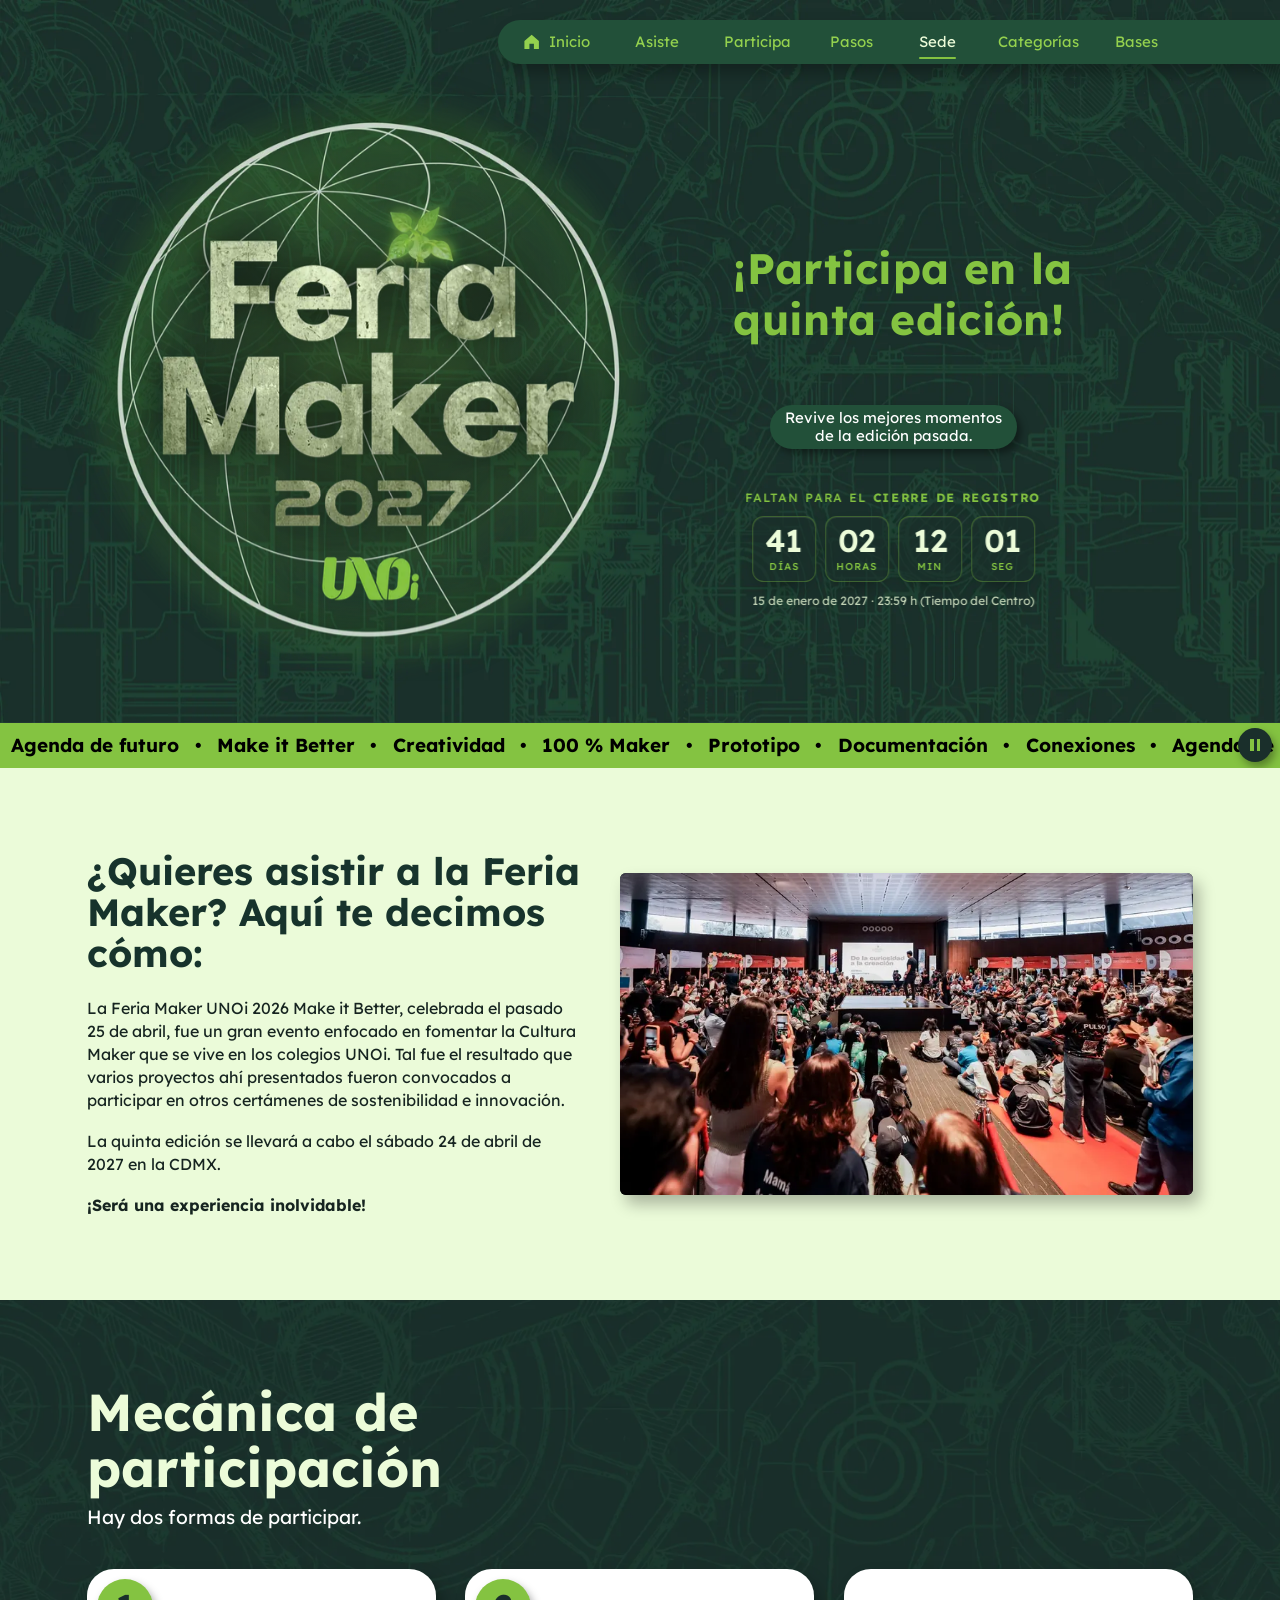
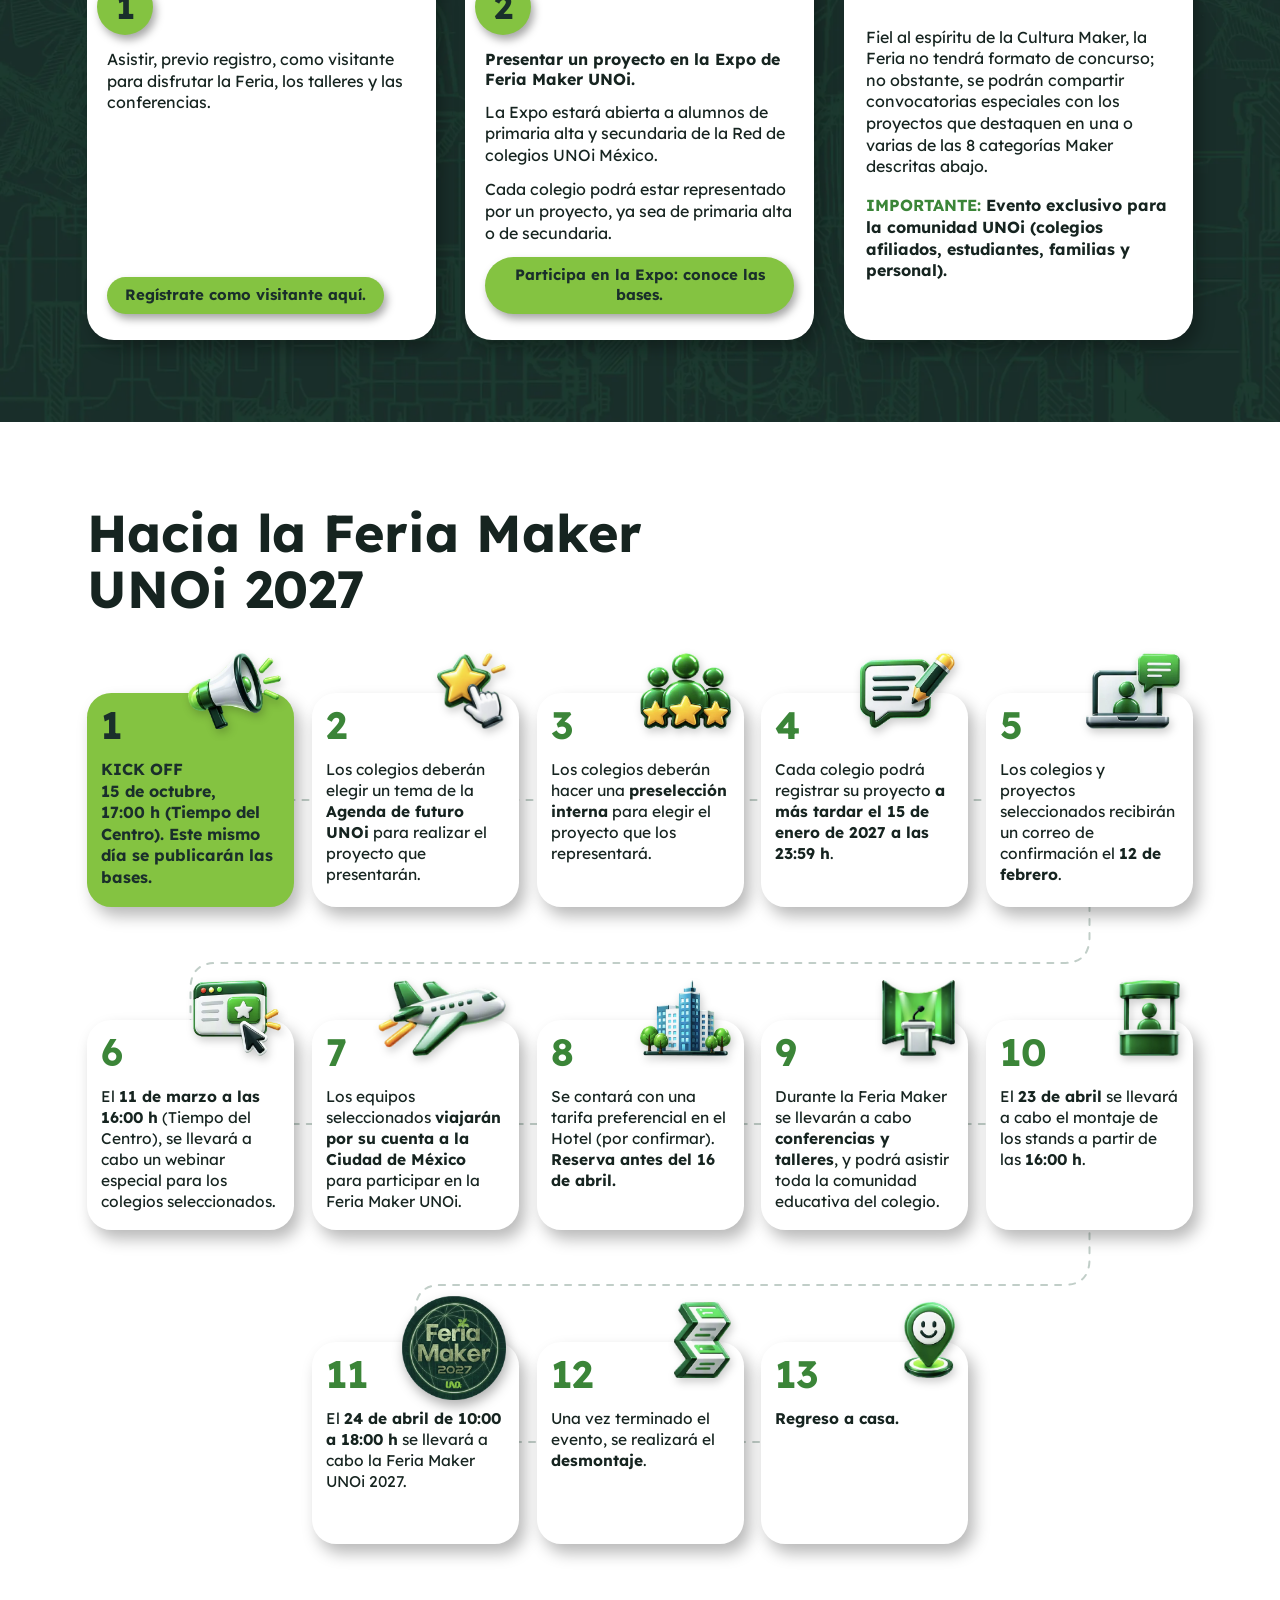
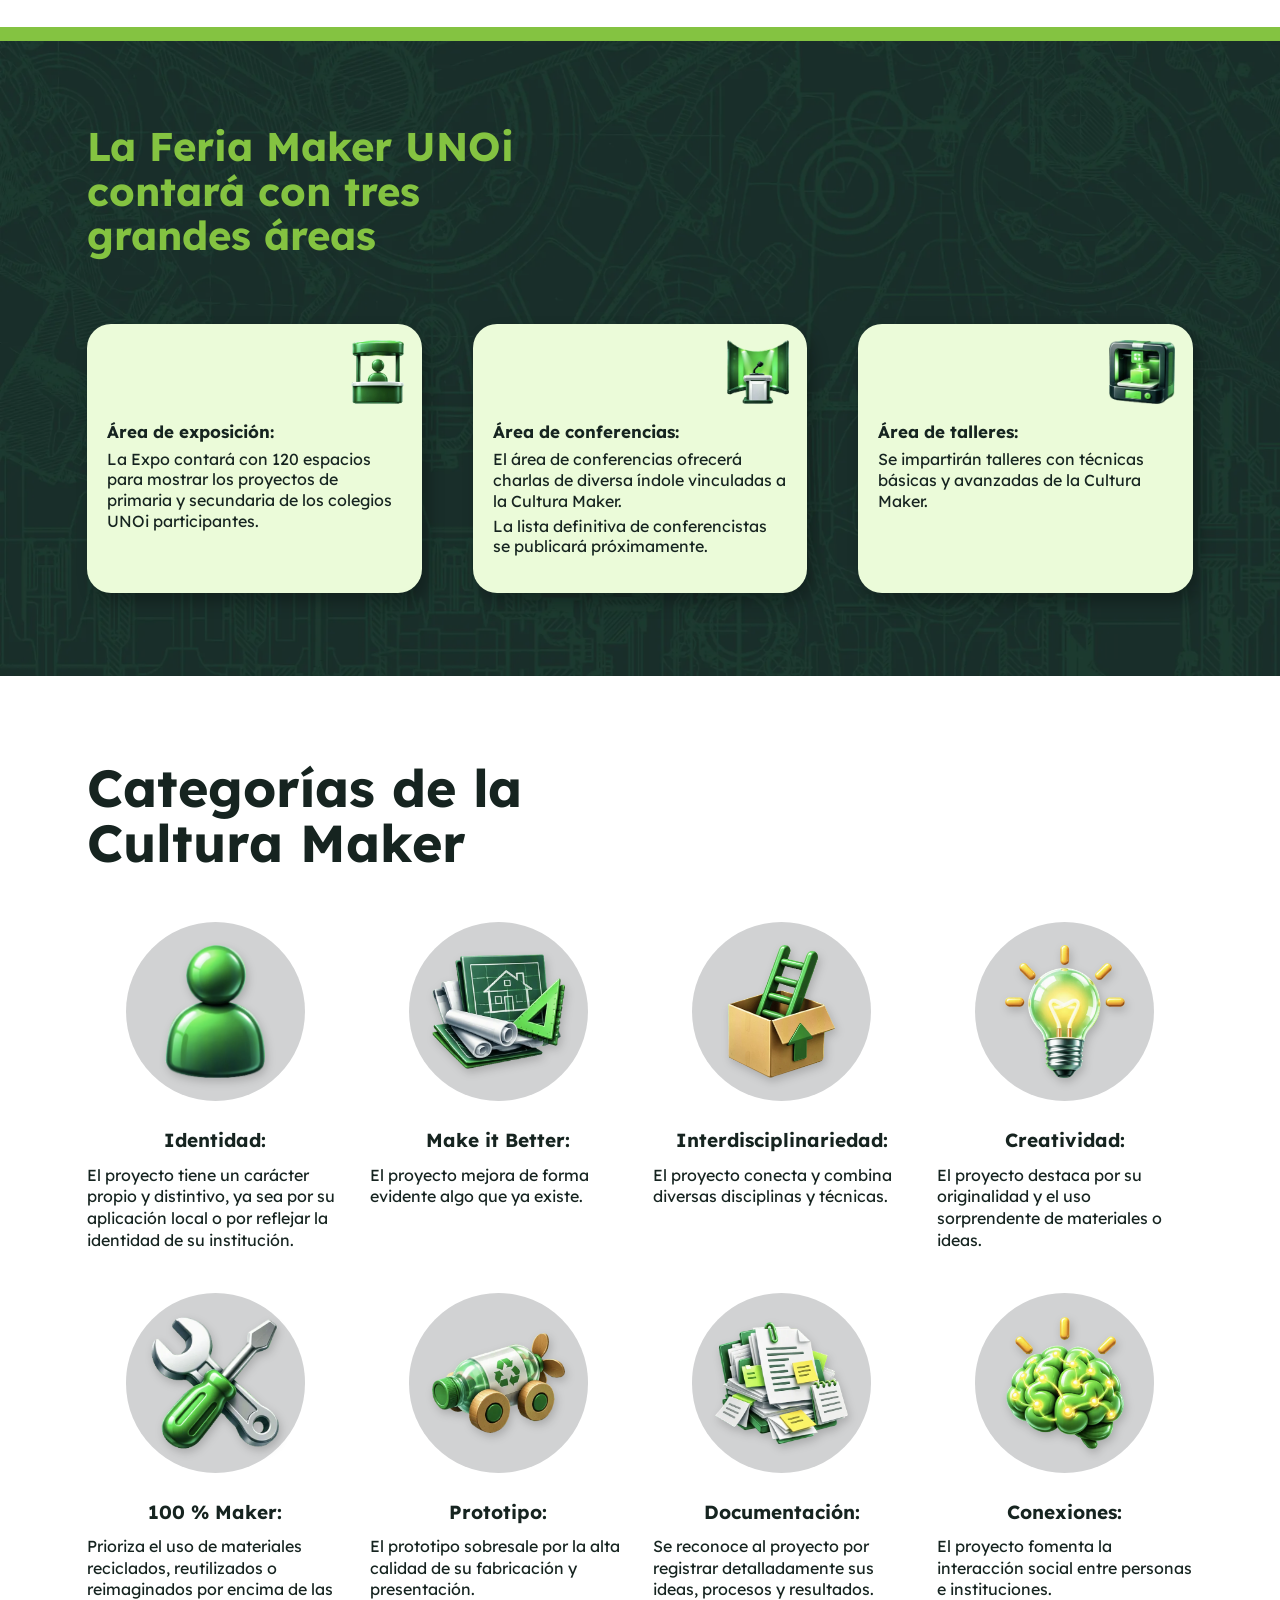
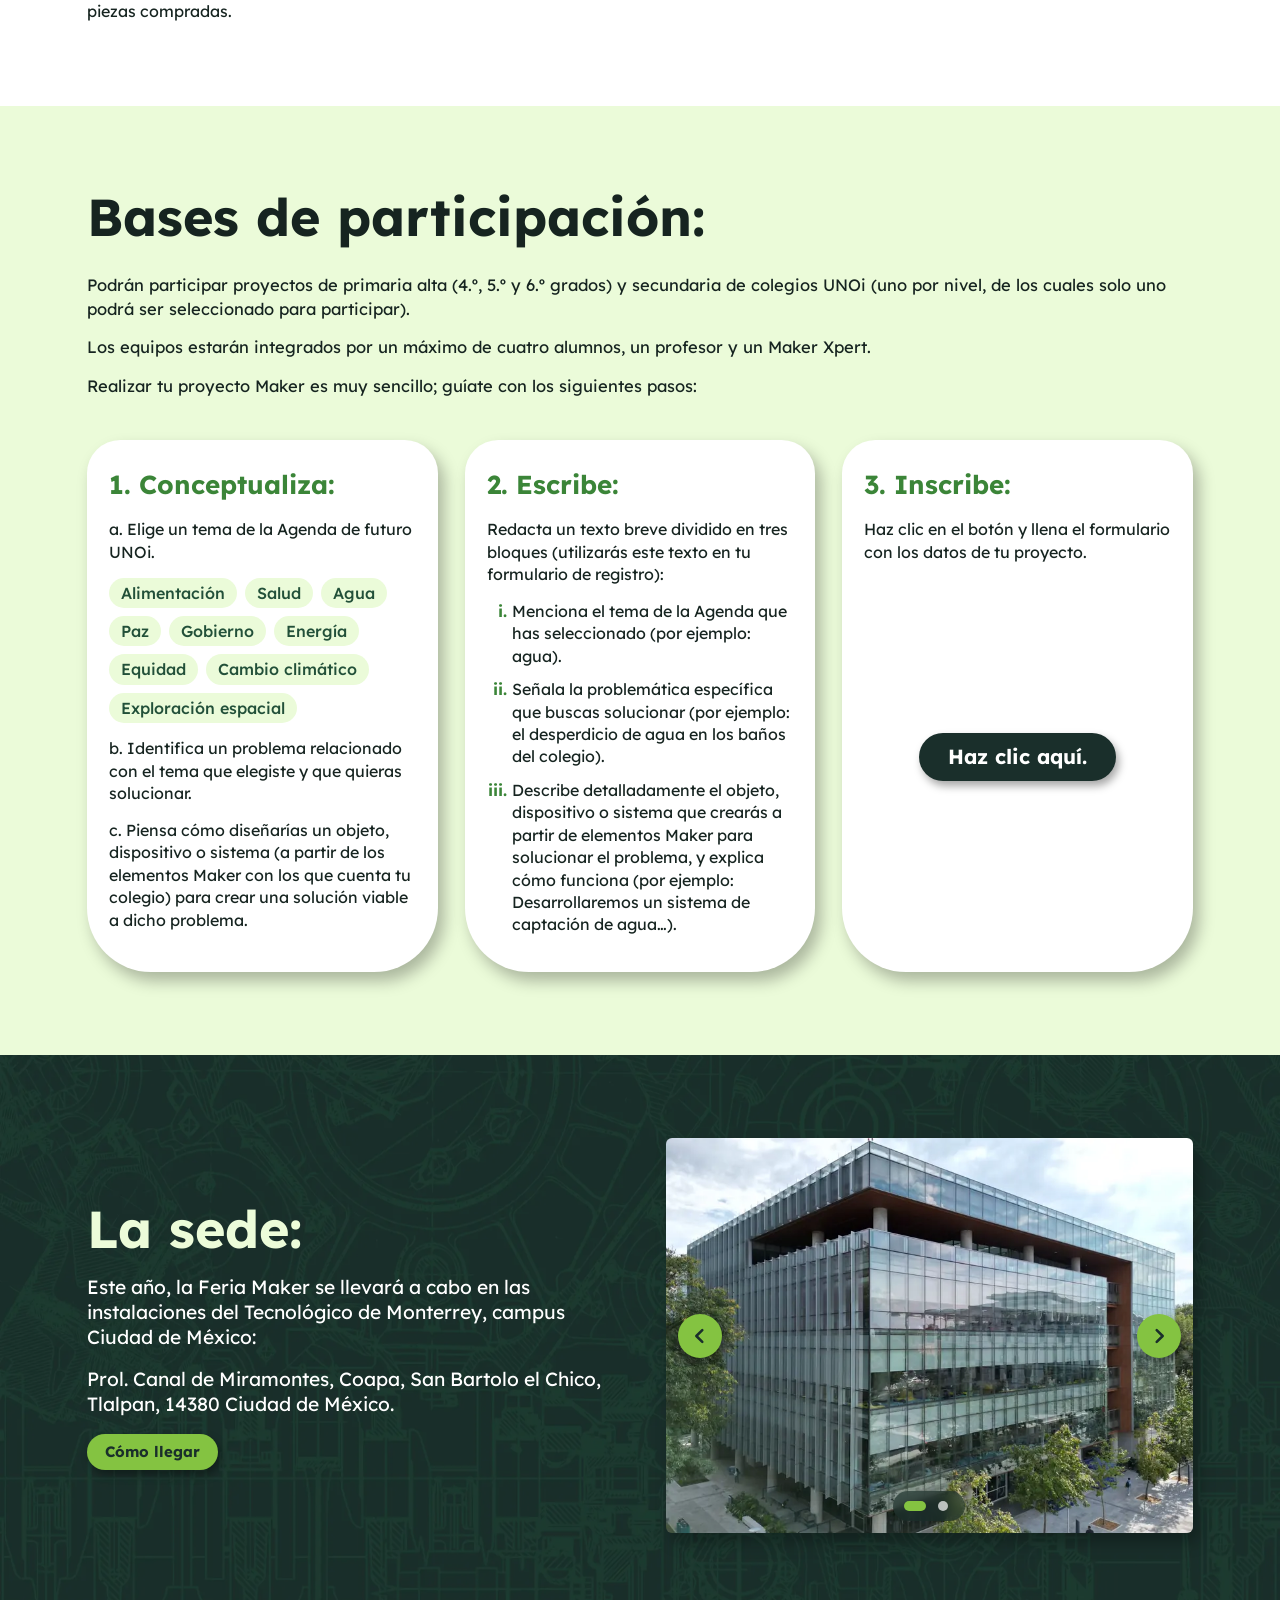
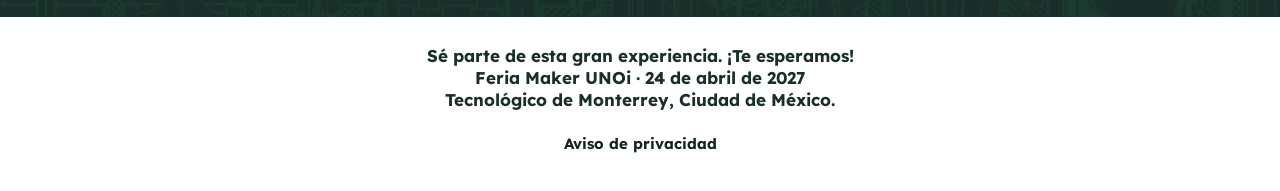
==== commit dc38d9ee: "Sede: carrusel con la foto del Tec y la del jardín con la carpa Carrusel deslizable (scroll-snap) co" ====
--- a/index.html
+++ b/index.html
@@ -9,7 +9,7 @@
 <link rel="preconnect" href="https://fonts.googleapis.com">
 <link rel="preconnect" href="https://fonts.gstatic.com" crossorigin>
 <link rel="stylesheet" href="https://fonts.googleapis.com/css2?family=Lexend:wght@300;400;500;600;700&display=swap">
-<link rel="stylesheet" href="estilos.css?v=19">
+<link rel="stylesheet" href="estilos.css?v=20">
 <link rel="stylesheet" href="efectos.css?v=8">
 <script>
 (function () {
@@ -233,9 +233,25 @@
         <address>Prol. Canal de Miramontes, Coapa, San Bartolo el Chico, Tlalpan, 14380 Ciudad de México.</address>
         <a class="boton boton--lima" href="https://www.google.com/maps/search/?api=1&amp;query=Tecnol%C3%B3gico+de+Monterrey+campus+Ciudad+de+M%C3%A9xico%2C+Prol.+Canal+de+Miramontes%2C+Coapa%2C+San+Bartolo+el+Chico%2C+Tlalpan%2C+14380+Ciudad+de+M%C3%A9xico" target="_blank" rel="noopener">Cómo llegar<span class="sr"> (se abre en otra pestaña)</span></a>
       </div>
-      <figure class="sede-foto">
-        <img src="img/sede-tec.webp?v=1" srcset="img/sede-tec-movil.webp?v=1 800w, img/sede-tec.webp?v=1 1600w" sizes="(max-width: 760px) 92vw, 45vw" width="1600" height="1200" alt="Edificio de vidrio del Tecnológico de Monterrey, campus Ciudad de México" loading="lazy">
-      </figure>
+      <!-- Carrusel de la sede: se desliza con el dedo; las flechas y los puntos los activa sitio.js -->
+      <div class="sede-foto carrusel" role="group" aria-roledescription="carrusel" aria-label="Fotos de la sede">
+        <div class="carrusel-pista" tabindex="0" role="group" aria-label="Diapositivas">
+          <div class="carrusel-slide" role="group" aria-roledescription="diapositiva" aria-label="1 de 2">
+            <img src="img/sede-tec.webp?v=1" srcset="img/sede-tec-movil.webp?v=1 800w, img/sede-tec.webp?v=1 1600w" sizes="(max-width: 760px) 92vw, 45vw" width="1600" height="1200" alt="Edificio de vidrio del Tecnológico de Monterrey, campus Ciudad de México" loading="lazy">
+          </div>
+          <div class="carrusel-slide" role="group" aria-roledescription="diapositiva" aria-label="2 de 2">
+            <img src="img/sede-jardin.webp?v=1" srcset="img/sede-jardin-movil.webp?v=1 800w, img/sede-jardin.webp?v=1 1280w" sizes="(max-width: 760px) 92vw, 45vw" width="1280" height="853" alt="Jardín del campus con árboles, un edificio a la izquierda y, al fondo, una carpa verde con el logo de la Feria Maker" loading="lazy">
+          </div>
+        </div>
+        <div class="carrusel-ctl" hidden>
+          <button class="carrusel-flecha carrusel-ant" type="button" aria-label="Foto anterior"><svg viewBox="0 0 24 24" aria-hidden="true"><path d="M14.5 5.5 8 12l6.5 6.5"/></svg></button>
+          <button class="carrusel-flecha carrusel-sig" type="button" aria-label="Foto siguiente"><svg viewBox="0 0 24 24" aria-hidden="true"><path d="M9.5 5.5 16 12l-6.5 6.5"/></svg></button>
+          <div class="carrusel-puntos">
+            <button type="button" aria-label="Ver foto 1 de 2" aria-current="true"></button>
+            <button type="button" aria-label="Ver foto 2 de 2"></button>
+          </div>
+        </div>
+      </div>
     </div>
   </section>
 </main>
@@ -255,7 +271,7 @@
     Tu navegador no puede reproducir este video.
   </video>
 </dialog>
-<script src="sitio.js?v=8" defer></script>
+<script src="sitio.js?v=9" defer></script>
 <script src="efectos.js?v=11" defer></script>
 </body>
 </html>
--- a/estilos.css
+++ b/estilos.css
@@ -164,8 +164,26 @@
 .sede-texto { display: grid; justify-items: start; gap: 0.9em; font-size: clamp(18px, 1.5vw, 29px); line-height: 1.3; }
 .sede address { font-style: normal; }
 .sede .boton { font-size: clamp(15px, 1vw, 19px); }
-.sede-foto { margin: 0; border-radius: 6px; overflow: hidden; box-shadow: var(--sombra); }
+.sede-foto { position: relative; margin: 0; border-radius: 6px; overflow: hidden; box-shadow: var(--sombra); }
 .sede-foto img { display: block; width: 100%; aspect-ratio: 4 / 3; object-fit: cover; }
+
+/* ---------- Carrusel de la sede (se desliza con scroll-snap; sitio.js agrega flechas, puntos y teclado) ---------- */
+.carrusel-pista { display: flex; overflow-x: auto; scroll-snap-type: x mandatory; overscroll-behavior-x: contain; scrollbar-width: none; }
+.carrusel-pista::-webkit-scrollbar { display: none; }
+.carrusel-pista:focus-visible { outline-offset: -4px; }
+.carrusel-slide { flex: 0 0 100%; min-width: 0; scroll-snap-align: start; scroll-snap-stop: always; }
+.carrusel-flecha { position: absolute; top: 50%; translate: 0 -50%; display: grid; place-items: center; width: 44px; height: 44px; padding: 0; border: 0; border-radius: 50%; background: var(--lima); color: var(--verde-noche); cursor: pointer; box-shadow: var(--sombra-boton); transition: filter 0.15s ease, scale 0.15s ease; }
+.carrusel-flecha:hover { filter: brightness(1.07); scale: 1.06; }
+.carrusel-flecha svg { width: 22px; height: 22px; fill: none; stroke: currentColor; stroke-width: 2.8; stroke-linecap: round; stroke-linejoin: round; }
+.carrusel-ant { left: 12px; }
+.carrusel-sig { right: 12px; }
+.carrusel-puntos { position: absolute; left: 50%; bottom: 12px; translate: -50% 0; display: flex; padding: 3px 8px; border-radius: 999px; background: rgba(26, 47, 43, 0.62); -webkit-backdrop-filter: blur(4px); backdrop-filter: blur(4px); }
+.carrusel-puntos button { display: grid; place-items: center; width: 28px; height: 24px; padding: 0; border: 0; background: none; cursor: pointer; }
+.carrusel-puntos button::before { content: ""; width: 10px; height: 10px; border-radius: 999px; background: rgba(255, 255, 255, 0.7); transition: width 0.25s ease, background 0.25s ease; }
+.carrusel-puntos button[aria-current="true"]::before { width: 22px; background: var(--lima); }
+.carrusel-flecha:focus-visible, .carrusel-puntos button:focus-visible { outline: 3px solid var(--blanco); outline-offset: 2px; box-shadow: 0 0 0 6px var(--verde-noche); }
+@media (max-width: 760px) { .carrusel-flecha { width: 40px; height: 40px; } .carrusel-ant { left: 8px; } .carrusel-sig { right: 8px; } }
+@media (prefers-reduced-motion: reduce) { .carrusel-flecha, .carrusel-puntos button::before { transition: none; } }
 
 /* ---------- Pie ---------- */
 .pie { display: grid; justify-items: center; gap: 22px; padding: clamp(28px, 1.8vw, 36px) 20px clamp(36px, 2.2vw, 44px); text-align: center; }
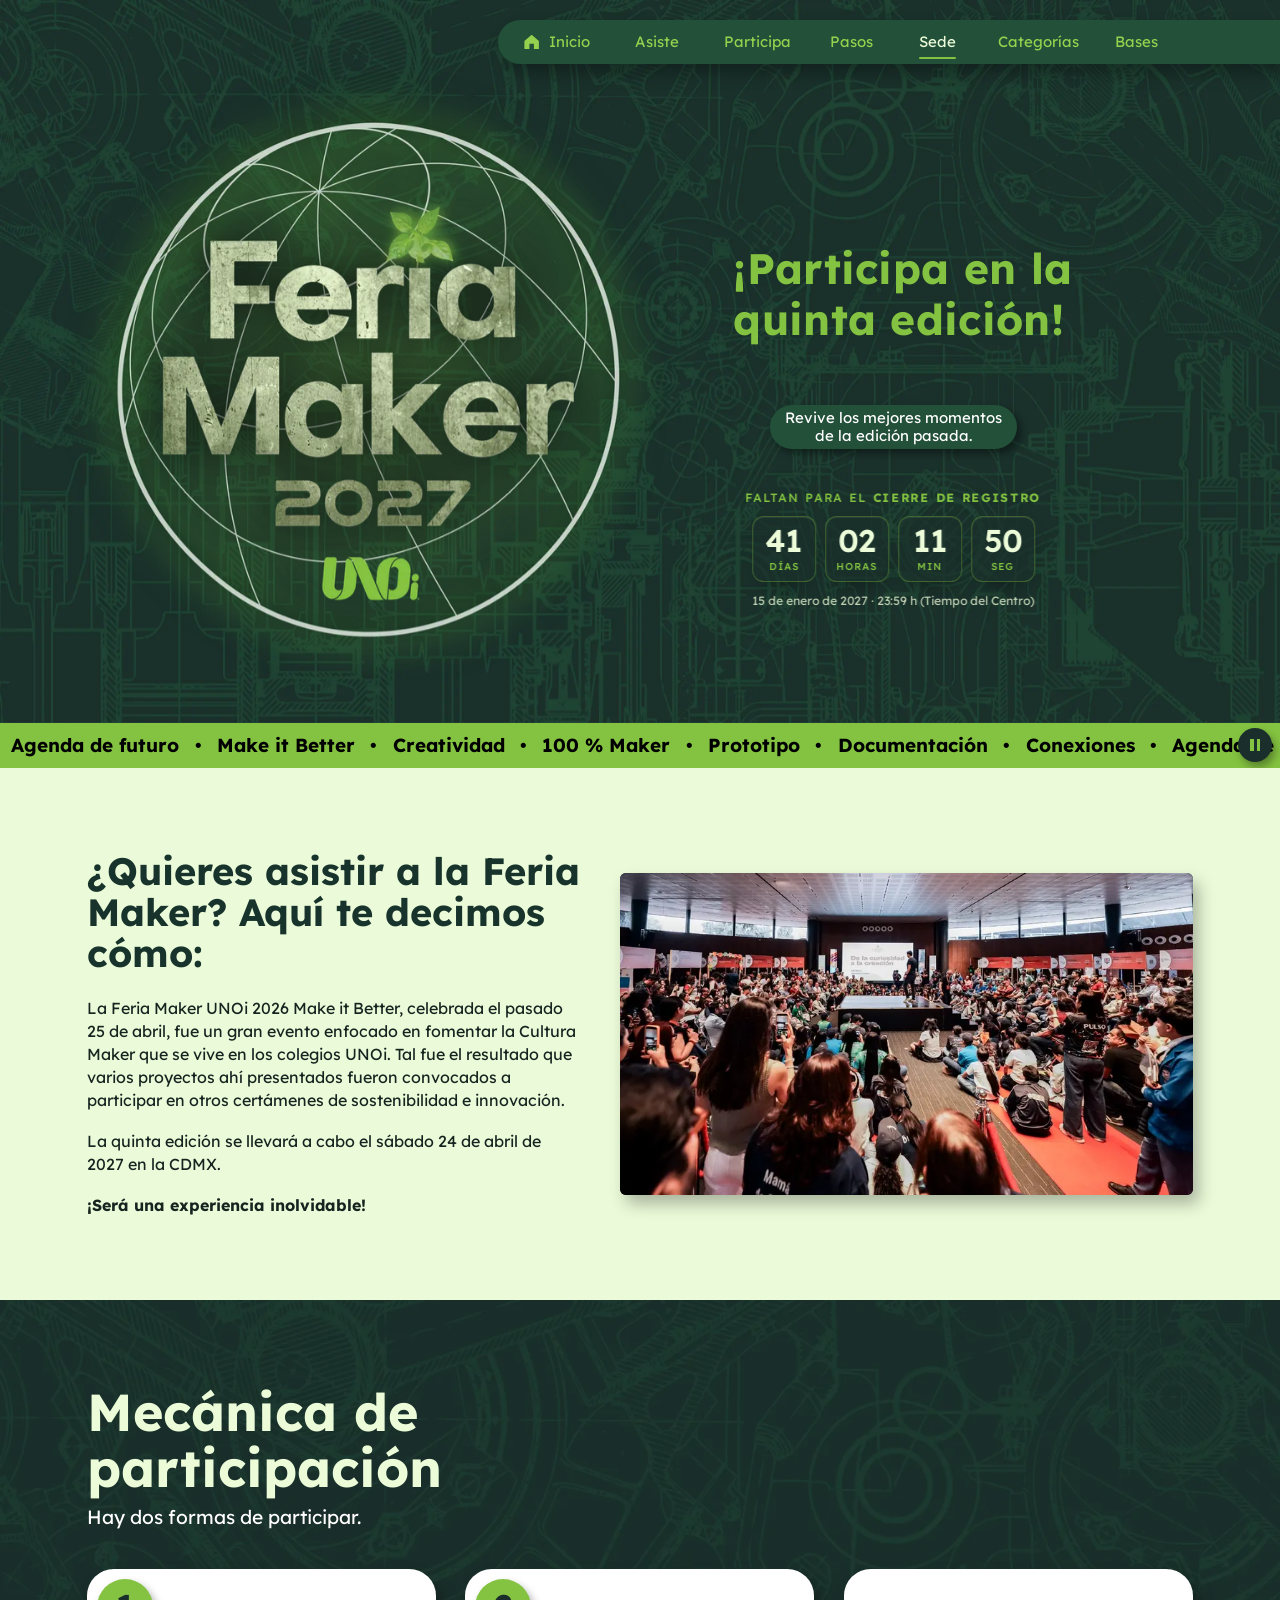
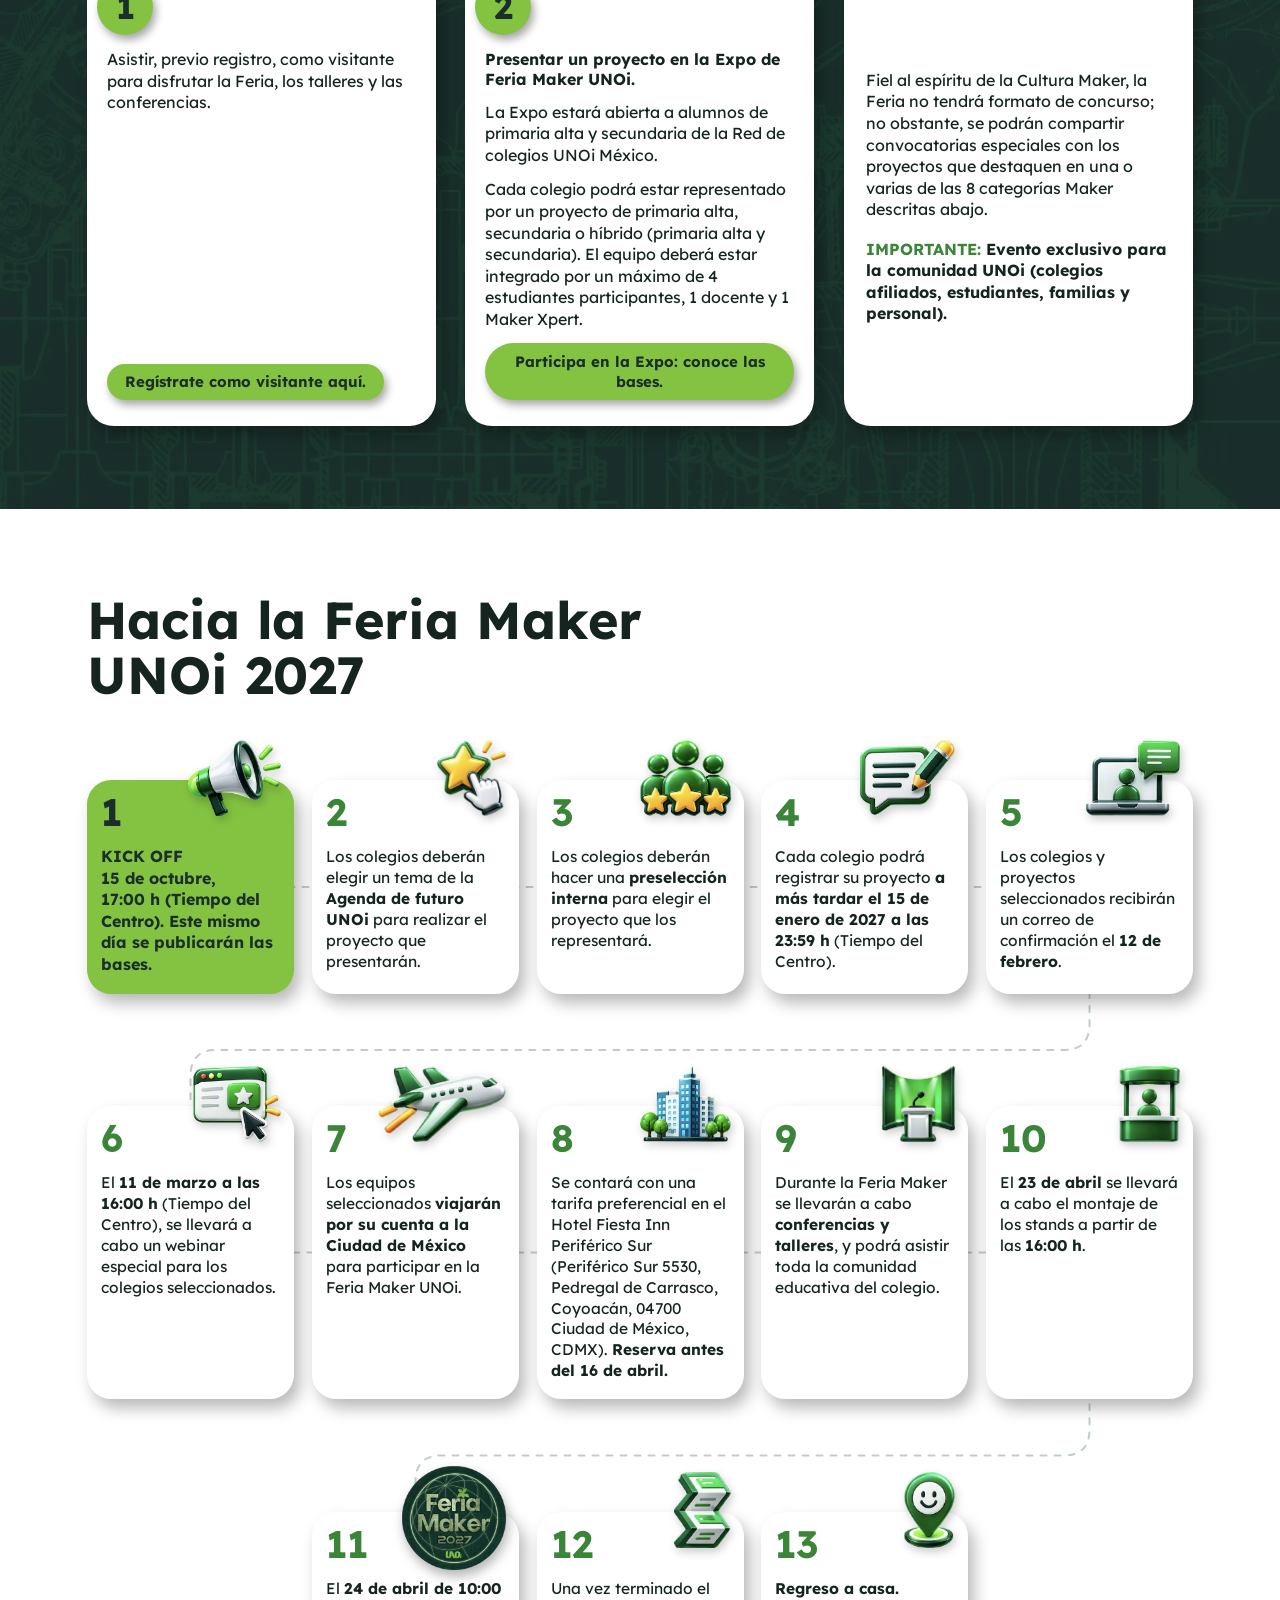
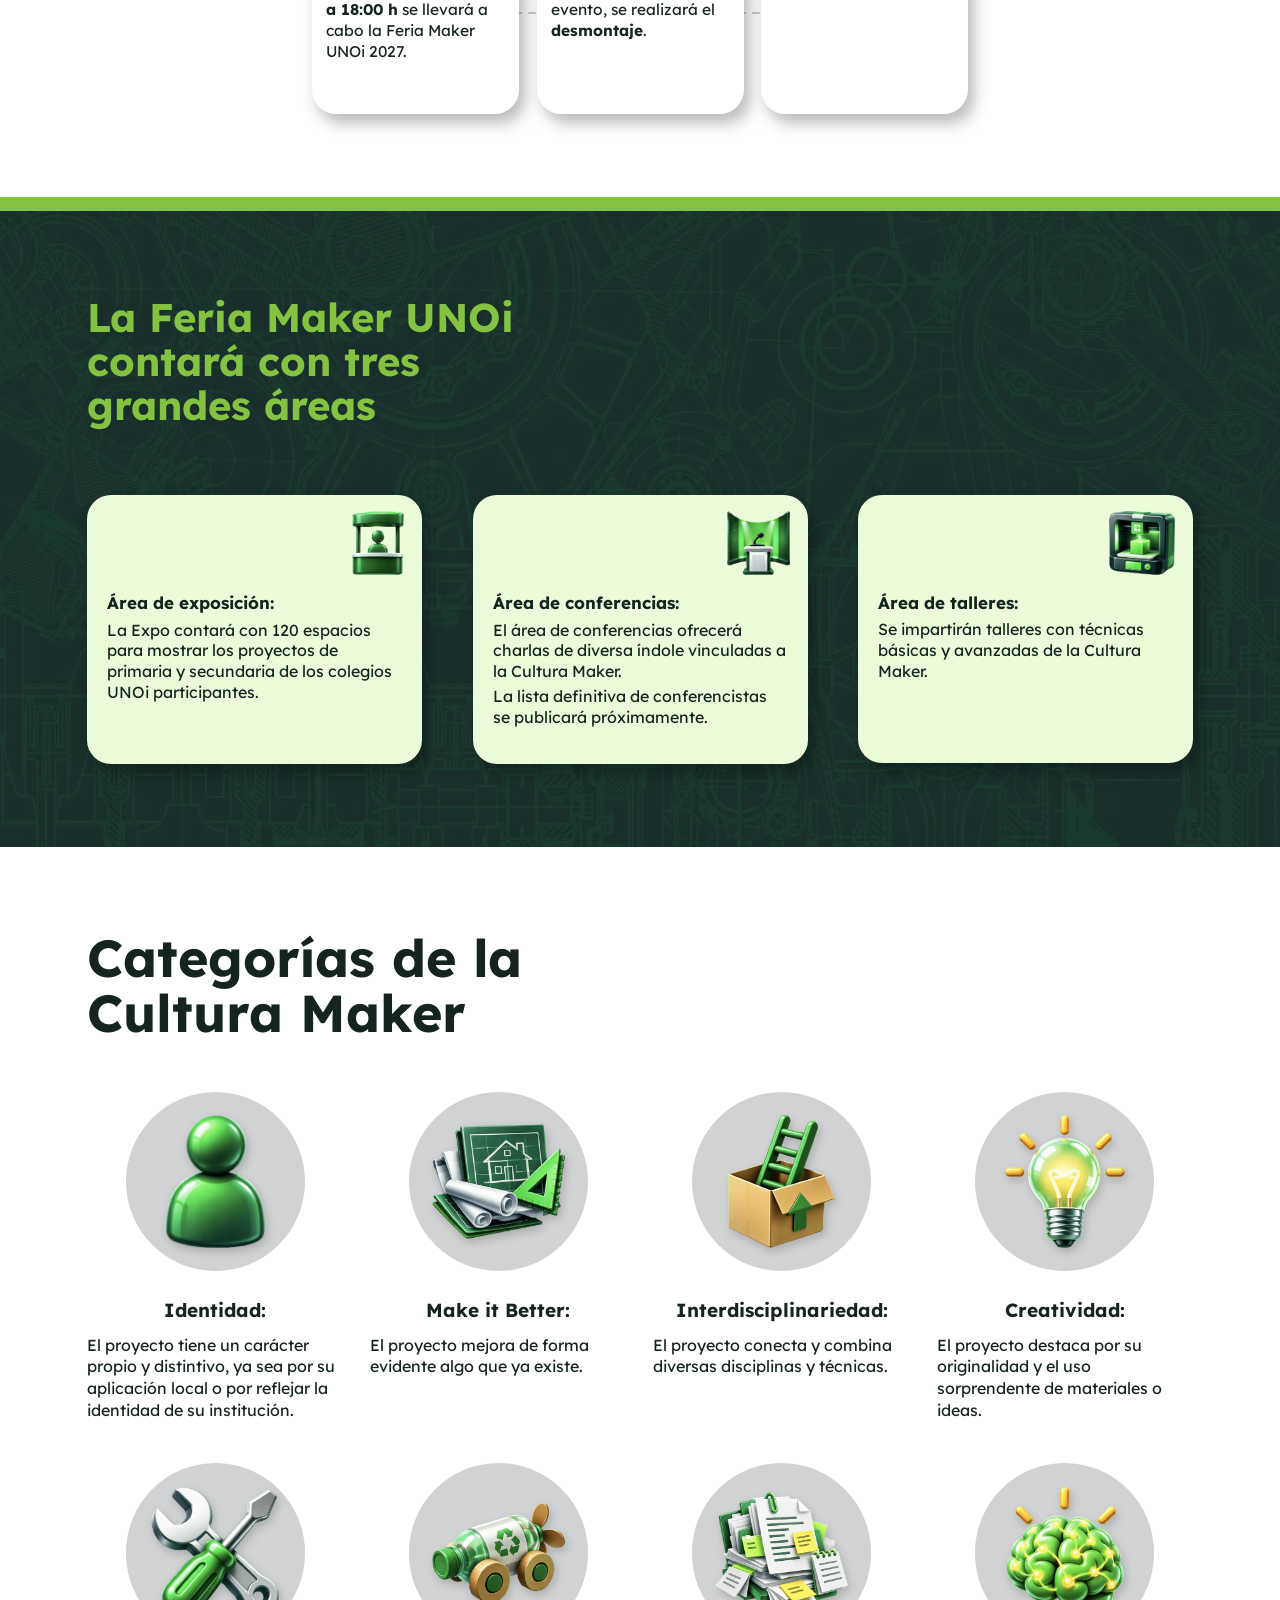
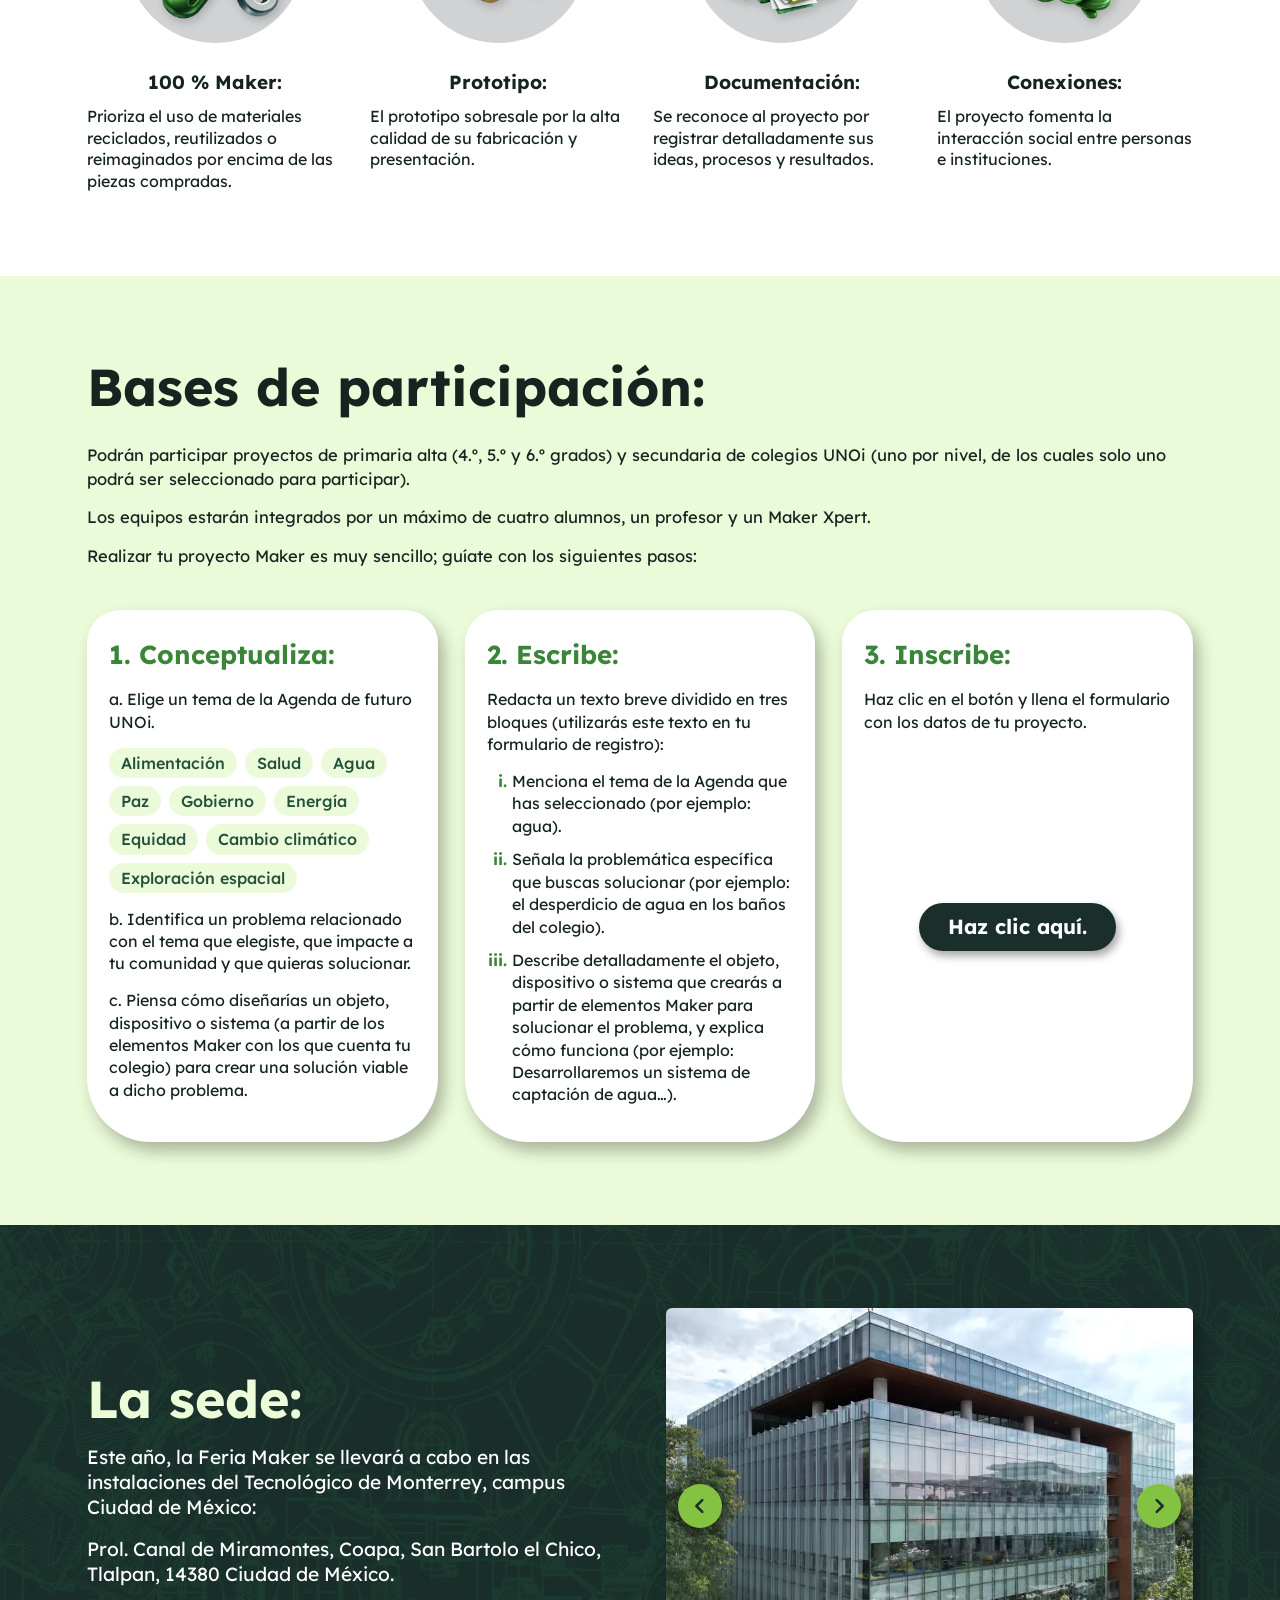
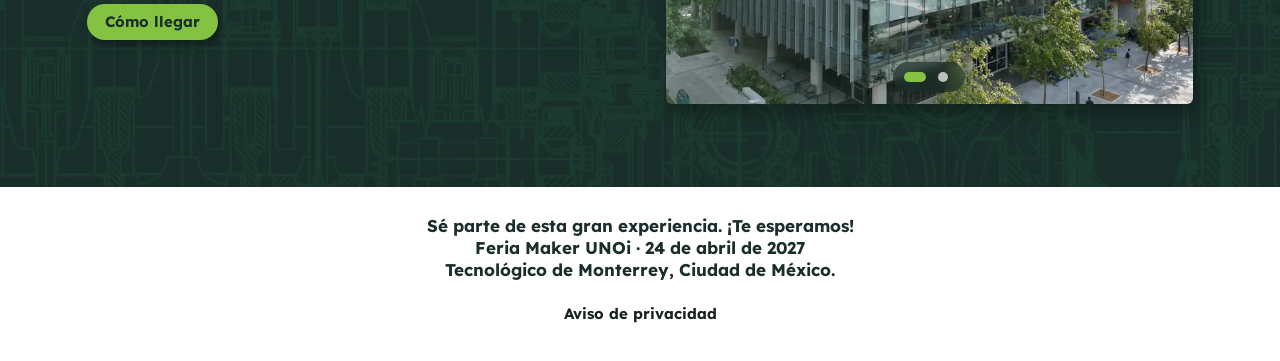
==== commit 6949e518: "Cuarta ronda de textos: paso 4, Mecánica, hotel del paso 8 y Bases - Paso 4: «(Tiempo del Centro)» d" ====
--- a/index.html
+++ b/index.html
@@ -123,7 +123,7 @@
           <span class="ficha" aria-hidden="true">2</span>
           <h3>Presentar un proyecto en la Expo de Feria Maker UNOi.</h3>
           <p>La Expo estará abierta a alumnos de primaria alta y secundaria de la Red de colegios UNOi México.</p>
-          <p>Cada colegio podrá estar representado por un proyecto, ya sea de primaria alta o de secundaria.</p>
+          <p>Cada colegio podrá estar representado por un proyecto de primaria alta, secundaria o híbrido (primaria alta y secundaria). El equipo deberá estar integrado por un máximo de 4 estudiantes participantes, 1 docente y 1 Maker Xpert.</p>
           <a class="boton boton--lima" href="#bases">Participa en la Expo: conoce las bases.</a>
         </article>
         <aside class="tarjeta nota">
@@ -142,11 +142,11 @@
         <li class="paso paso--inicio"><img src="img/paso-01.webp?v=2" alt="" width="320" height="260" loading="lazy"><span class="paso-num">1</span><p><strong>KICK OFF<br>15 de octubre, 17:00&nbsp;h (Tiempo del Centro). Este mismo día se publicarán las bases.</strong></p></li>
         <li class="paso"><img src="img/paso-02.webp?v=2" alt="" width="320" height="352" loading="lazy"><span class="paso-num">2</span><p>Los colegios deberán elegir un tema de la <strong>Agenda de futuro UNOi</strong> para realizar el proyecto que presentarán.</p></li>
         <li class="paso"><img src="img/paso-03.webp?v=2" alt="" width="320" height="264" loading="lazy"><span class="paso-num">3</span><p>Los colegios deberán hacer una <strong>preselección interna</strong> para elegir el proyecto que los representará.</p></li>
-        <li class="paso"><img src="img/paso-04.webp?v=2" alt="" width="320" height="255" loading="lazy"><span class="paso-num">4</span><p>Cada colegio podrá registrar su proyecto <strong>a más tardar el 15 de enero de 2027 a las 23:59&nbsp;h</strong>.</p></li>
+        <li class="paso"><img src="img/paso-04.webp?v=2" alt="" width="320" height="255" loading="lazy"><span class="paso-num">4</span><p>Cada colegio podrá registrar su proyecto <strong>a más tardar el 15 de enero de 2027 a las 23:59&nbsp;h</strong> (Tiempo del Centro).</p></li>
         <li class="paso"><img src="img/paso-05.webp?v=2" alt="" width="320" height="258" loading="lazy"><span class="paso-num">5</span><p>Los colegios y proyectos seleccionados recibirán un correo de confirmación el <strong>12 de febrero</strong>.</p></li>
         <li class="paso"><img src="img/paso-06.webp?v=2" alt="" width="320" height="273" loading="lazy"><span class="paso-num">6</span><p>El <strong>11 de marzo a las 16:00&nbsp;h</strong> (Tiempo del Centro), se llevará a cabo un webinar especial para los colegios seleccionados.</p></li>
         <li class="paso"><img src="img/paso-07.webp?v=2" alt="" width="320" height="188" loading="lazy"><span class="paso-num">7</span><p>Los equipos seleccionados <strong>viajarán por su cuenta a la Ciudad de México</strong> para participar en la Feria Maker UNOi.</p></li>
-        <li class="paso"><img src="img/paso-08.webp?v=2" alt="" width="320" height="264" loading="lazy"><span class="paso-num">8</span><p>Se contará con una tarifa preferencial en el Hotel (por confirmar). <strong>Reserva antes del 16 de abril.</strong></p></li>
+        <li class="paso"><img src="img/paso-08.webp?v=2" alt="" width="320" height="264" loading="lazy"><span class="paso-num">8</span><p>Se contará con una tarifa preferencial en el Hotel Fiesta Inn Periférico Sur (Periférico Sur 5530, Pedregal de Carrasco, Coyoacán, 04700 Ciudad de México, CDMX). <strong>Reserva antes del 16 de abril.</strong></p></li>
         <li class="paso"><img src="img/paso-09.webp?v=2" alt="" width="320" height="329" loading="lazy"><span class="paso-num">9</span><p>Durante la Feria Maker se llevarán a cabo <strong>conferencias y talleres</strong>, y podrá asistir toda la comunidad educativa del colegio.</p></li>
         <li class="paso"><img src="img/paso-10.webp?v=2" alt="" width="320" height="388" loading="lazy"><span class="paso-num">10</span><p>El <strong>23 de abril</strong> se llevará a cabo el montaje de los stands a partir de las <strong>16:00&nbsp;h</strong>.</p></li>
         <li class="paso paso--feria"><img src="img/paso-11.webp?v=2" alt="" width="320" height="320" loading="lazy"><span class="paso-num">11</span><p>El <strong>24 de abril de 10:00 a 18:00&nbsp;h</strong> se llevará a cabo la Feria Maker UNOi 2027.</p></li>
@@ -203,7 +203,7 @@
           <ul class="temas">
             <li>Alimentación</li><li>Salud</li><li>Agua</li><li>Paz</li><li>Gobierno</li><li>Energía</li><li>Equidad</li><li>Cambio climático</li><li>Exploración espacial</li>
           </ul>
-          <p>b. Identifica un problema relacionado con el tema que elegiste y que quieras solucionar.</p>
+          <p>b. Identifica un problema relacionado con el tema que elegiste, que impacte a tu comunidad y que quieras solucionar.</p>
           <p>c. Piensa cómo diseñarías un objeto, dispositivo o sistema (a partir de los elementos Maker con los que cuenta tu colegio) para crear una solución viable a dicho problema.</p>
         </li>
         <li class="tarjeta etapa">
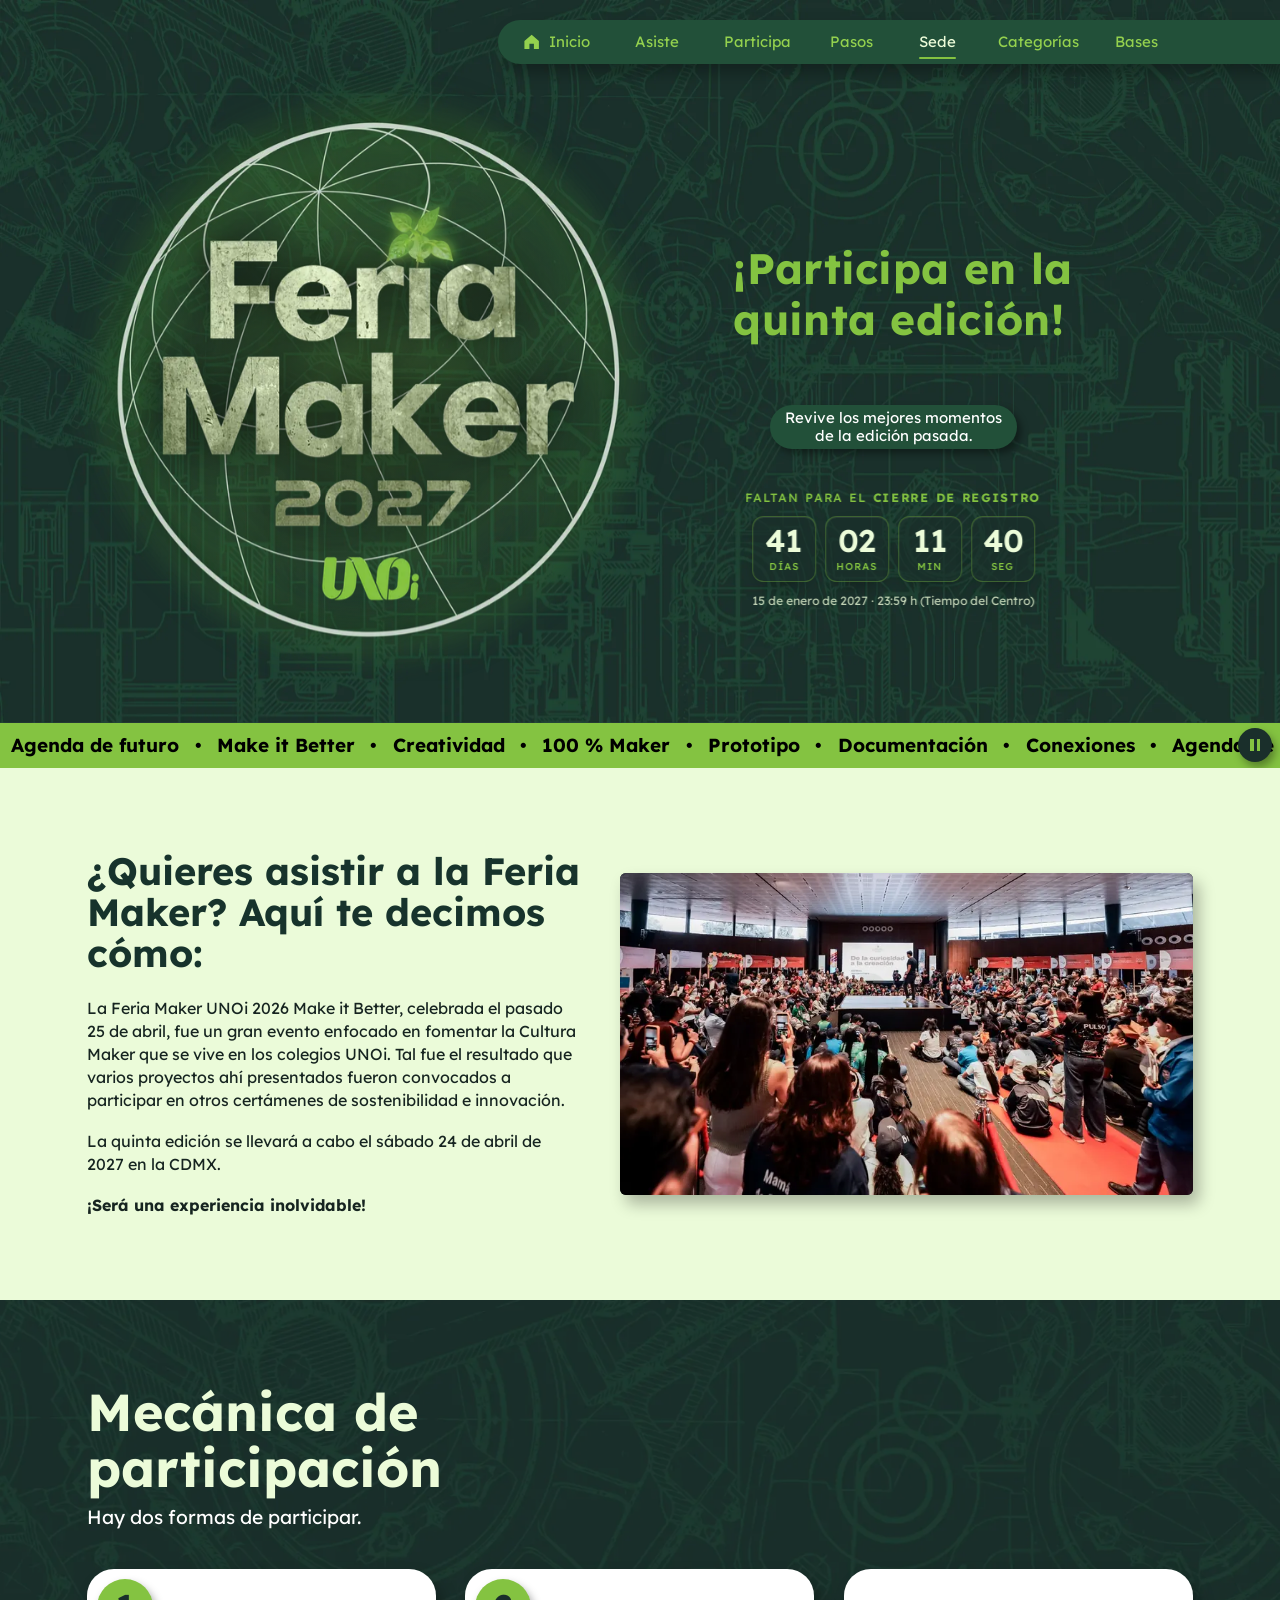
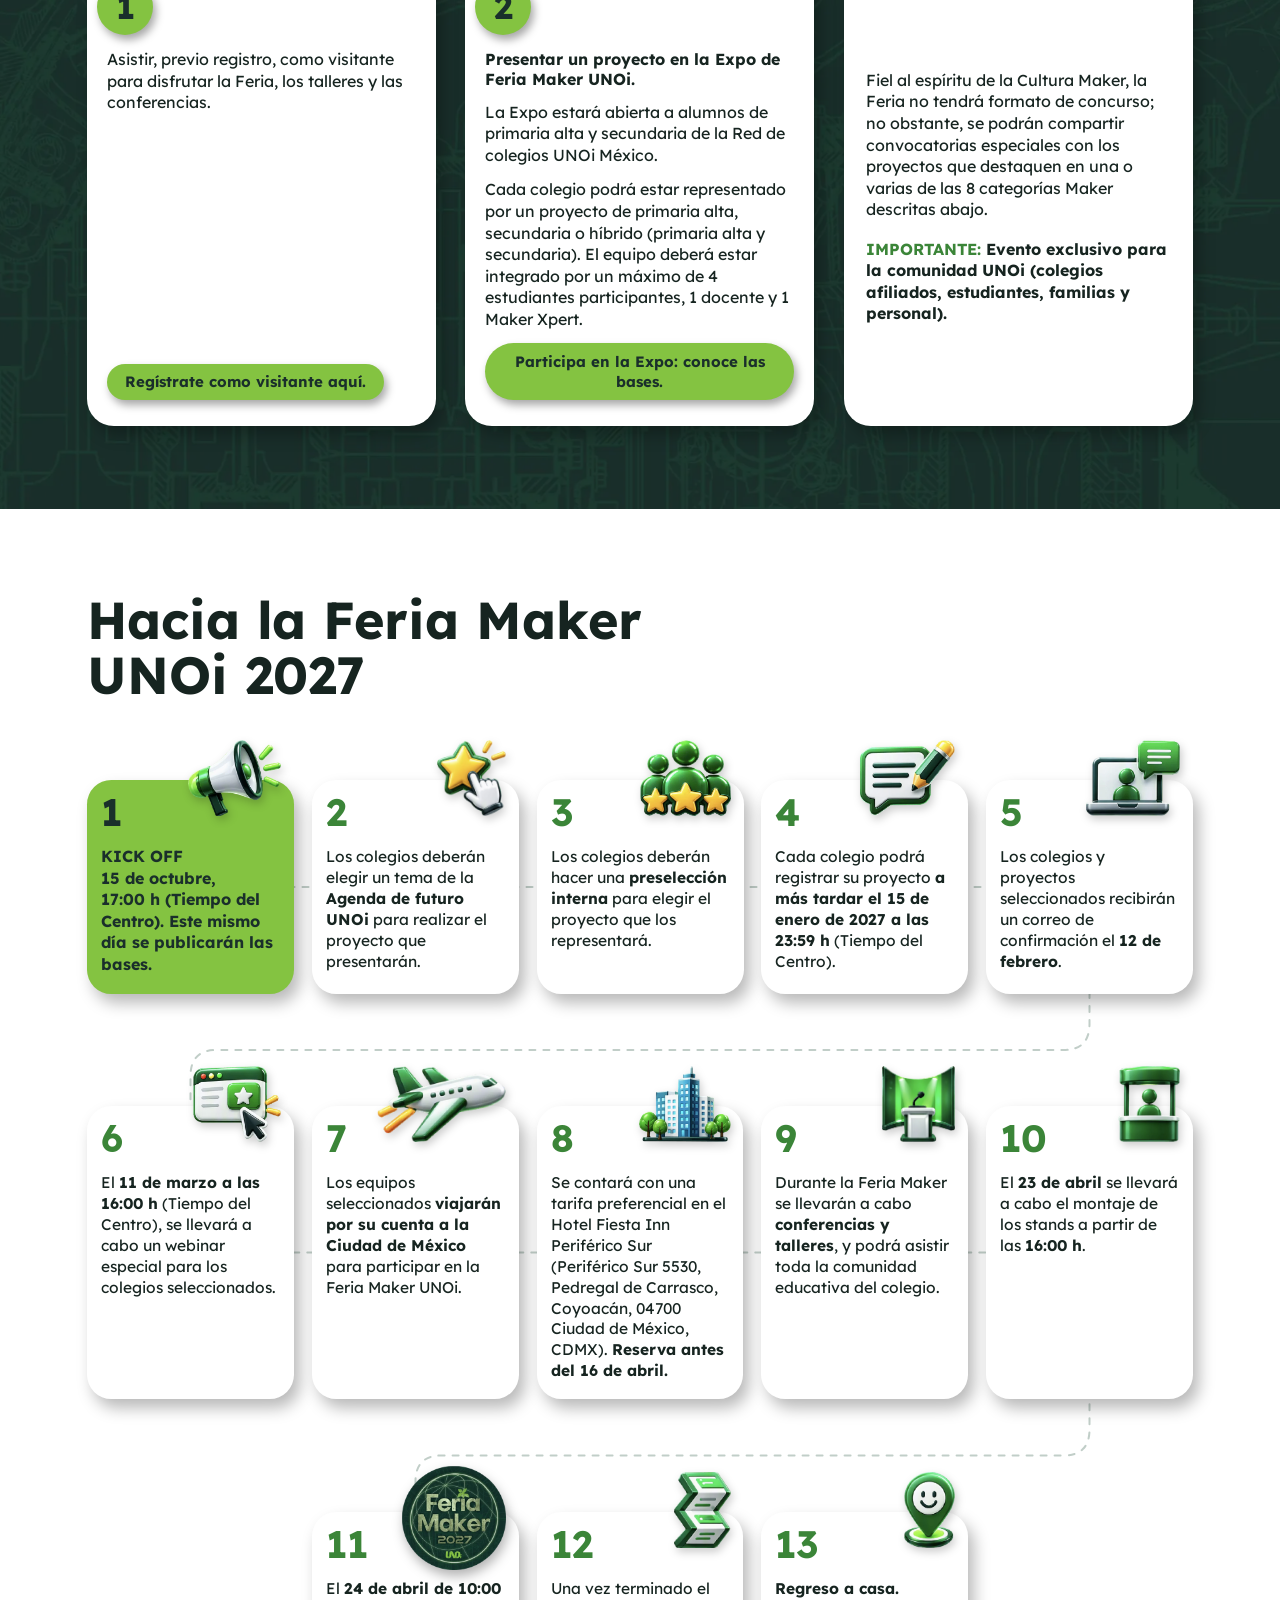
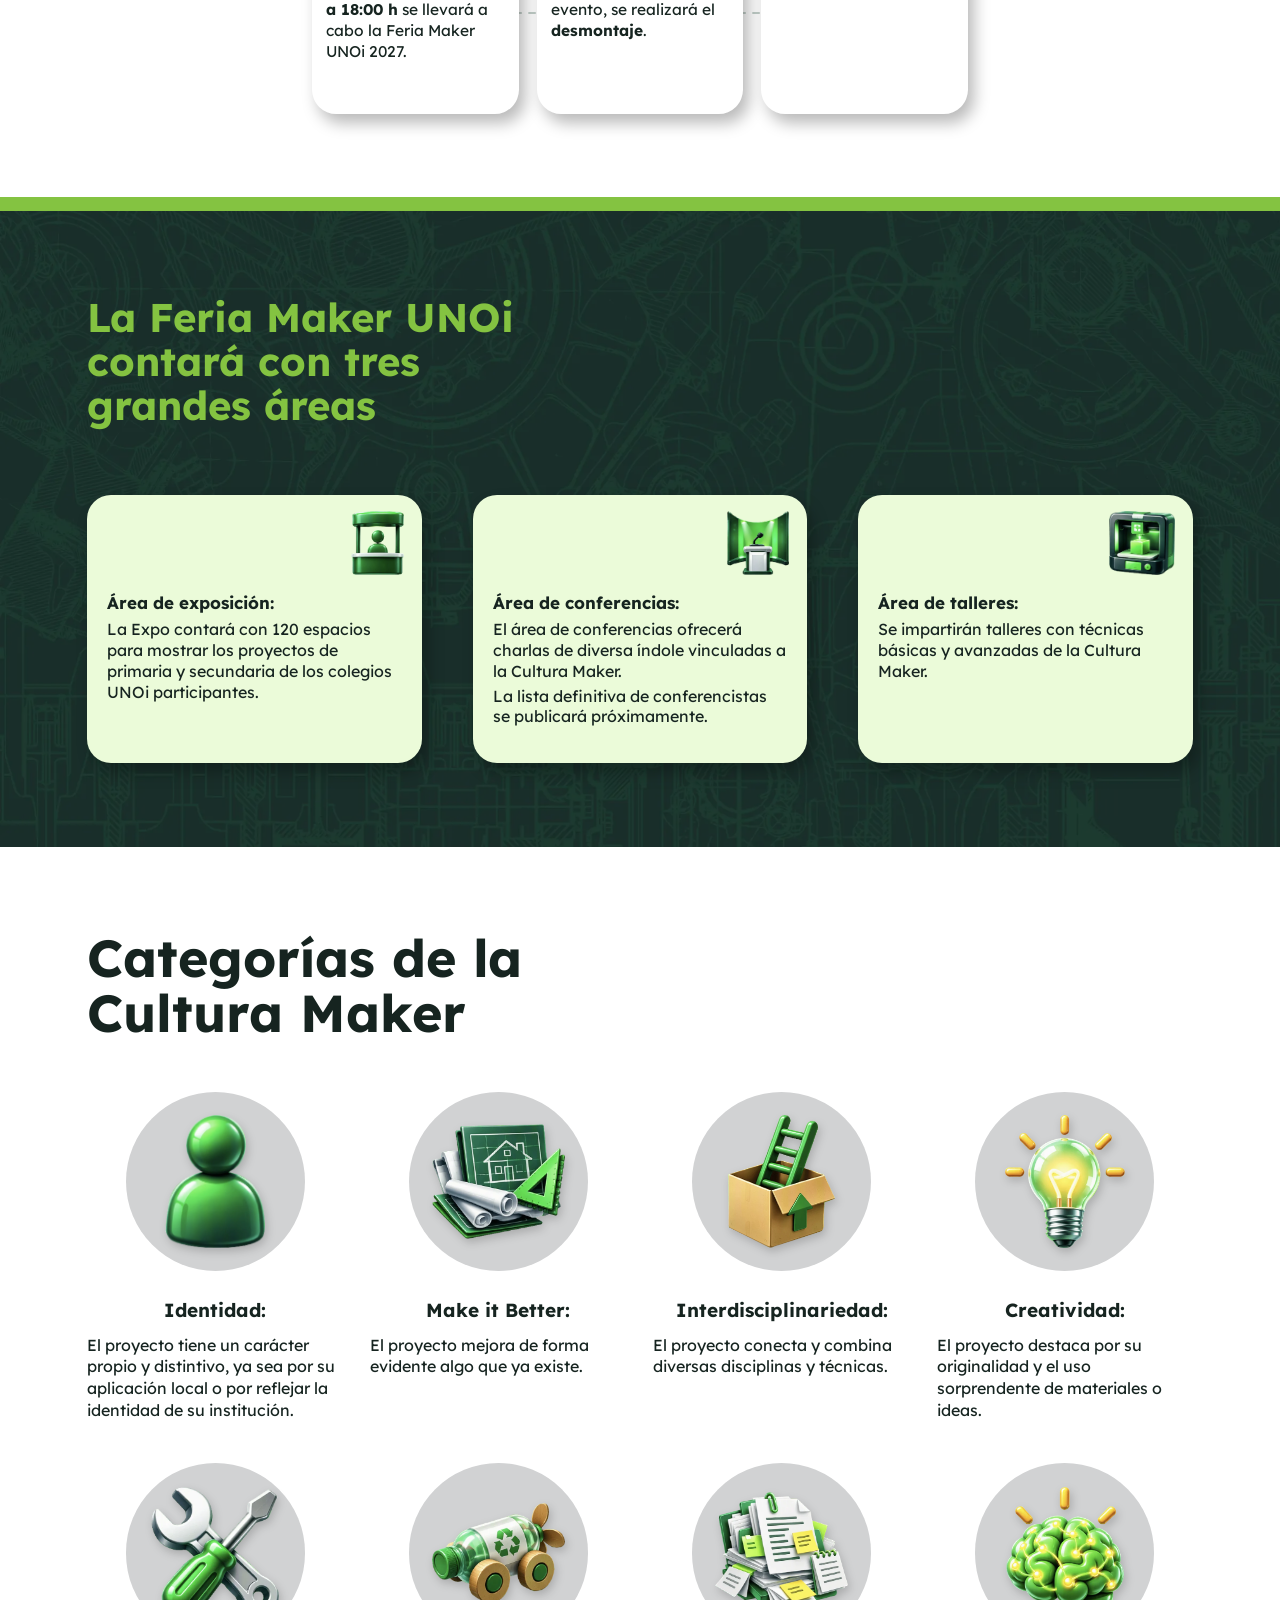
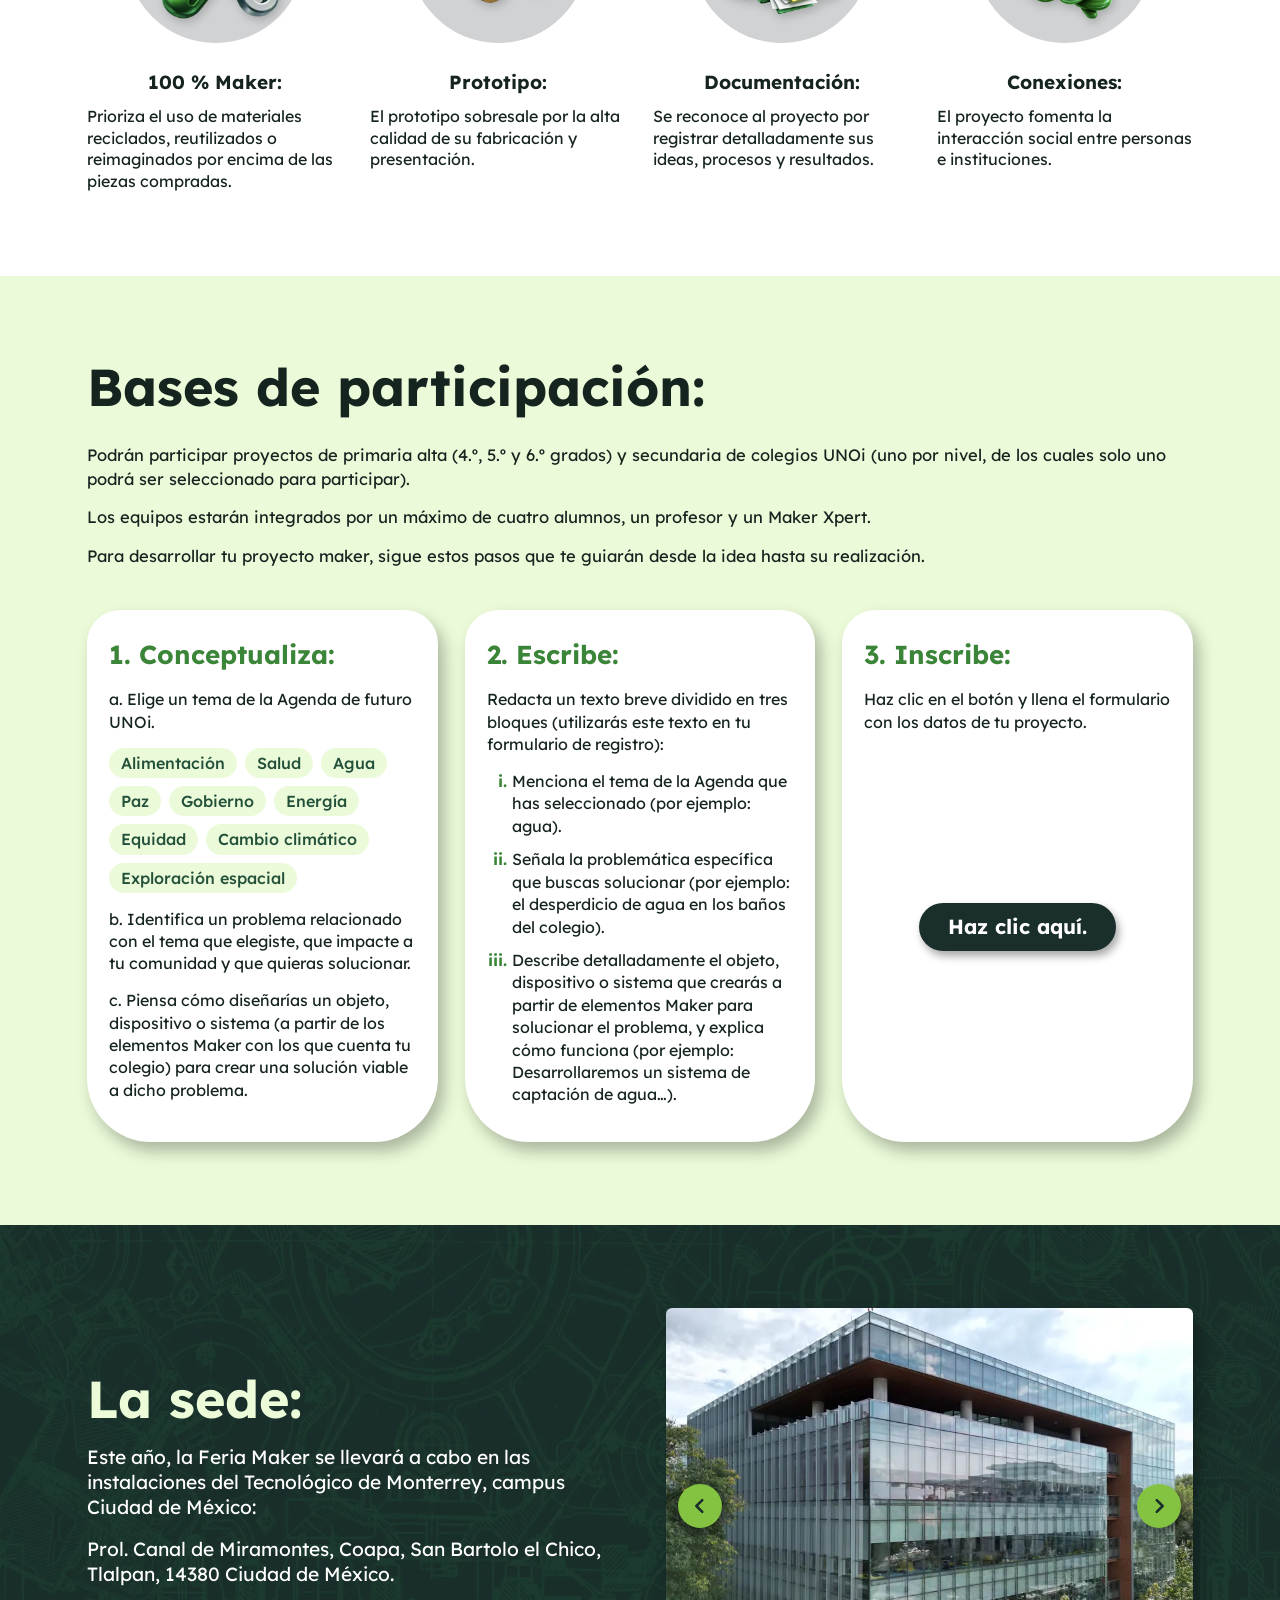
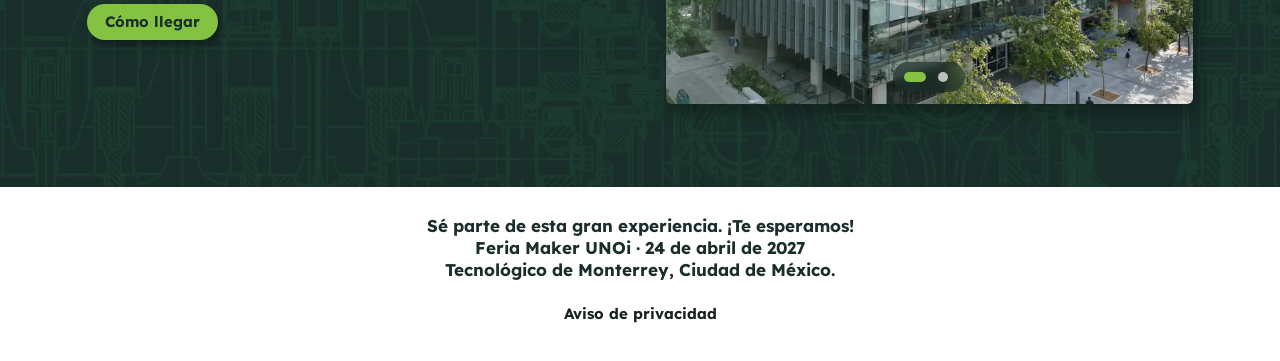
==== commit bdedda96: "Bases: nuevo párrafo de introducción a los pasos Co-Authored-By: Claude Opus 5.5 <noreply@anthropic." ====
--- a/index.html
+++ b/index.html
@@ -194,7 +194,7 @@
       <div class="bases-texto">
         <p>Podrán participar proyectos de primaria alta (4.º, 5.º y 6.º grados) y secundaria de colegios UNOi (uno por nivel, de los cuales solo uno podrá ser seleccionado para participar).</p>
         <p>Los equipos estarán integrados por un máximo de cuatro alumnos, un profesor y un Maker Xpert.</p>
-        <p>Realizar tu proyecto Maker es muy sencillo; guíate con los siguientes pasos:</p>
+        <p>Para desarrollar tu proyecto maker, sigue estos pasos que te guiarán desde la idea hasta su realización.</p>
       </div>
       <ol class="etapas">
         <li class="tarjeta etapa">
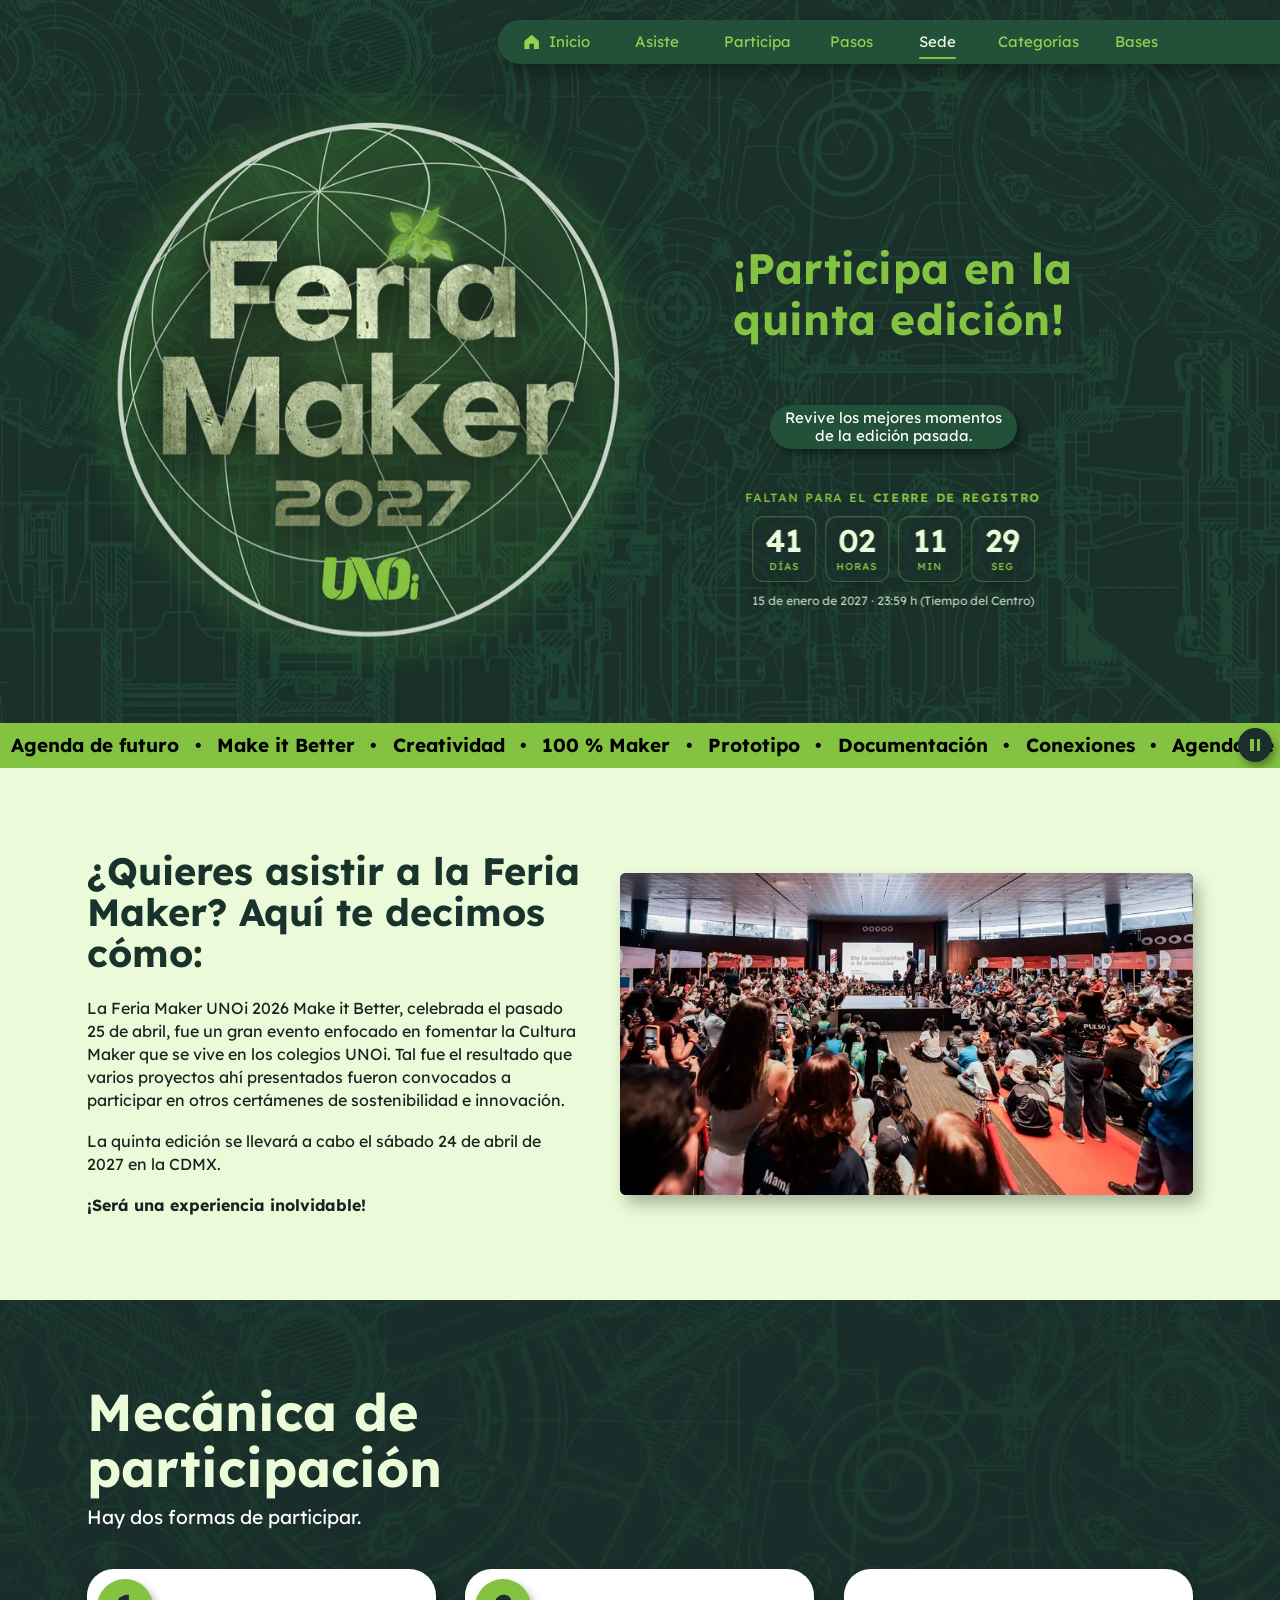
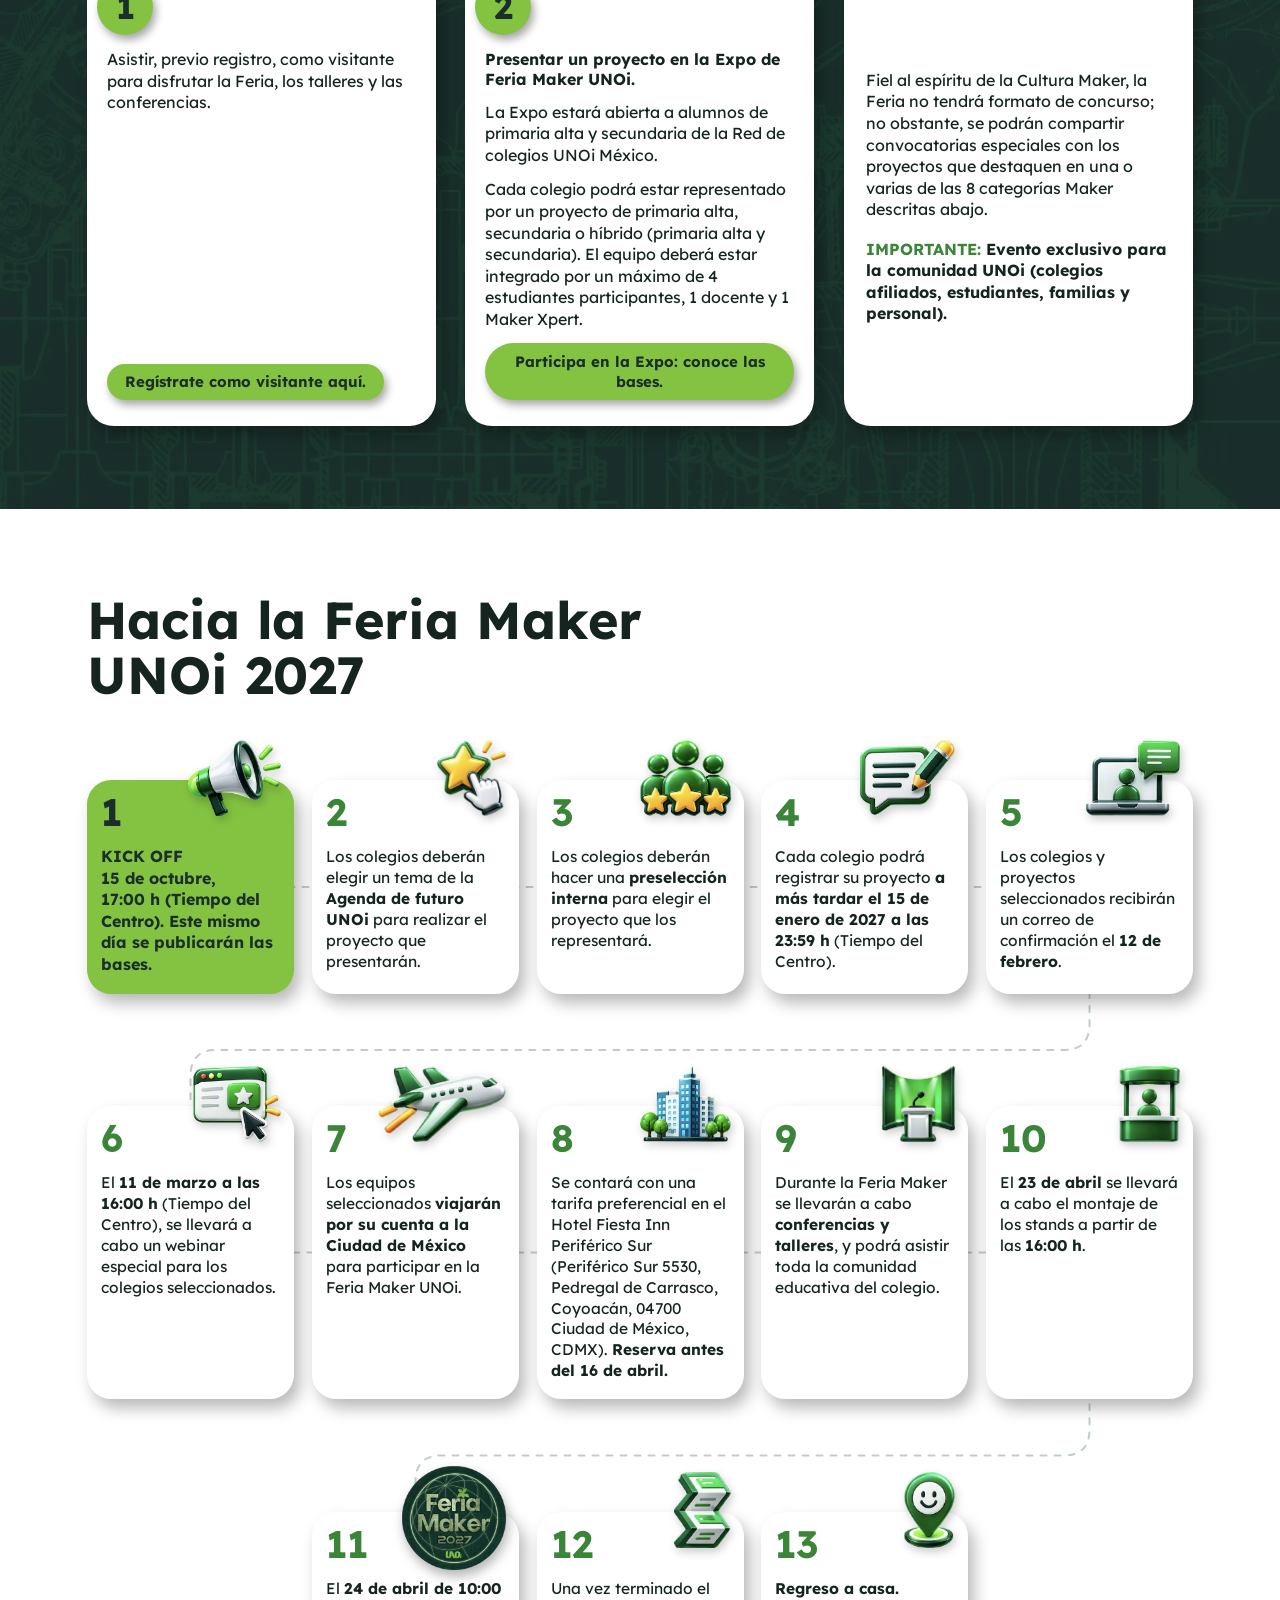
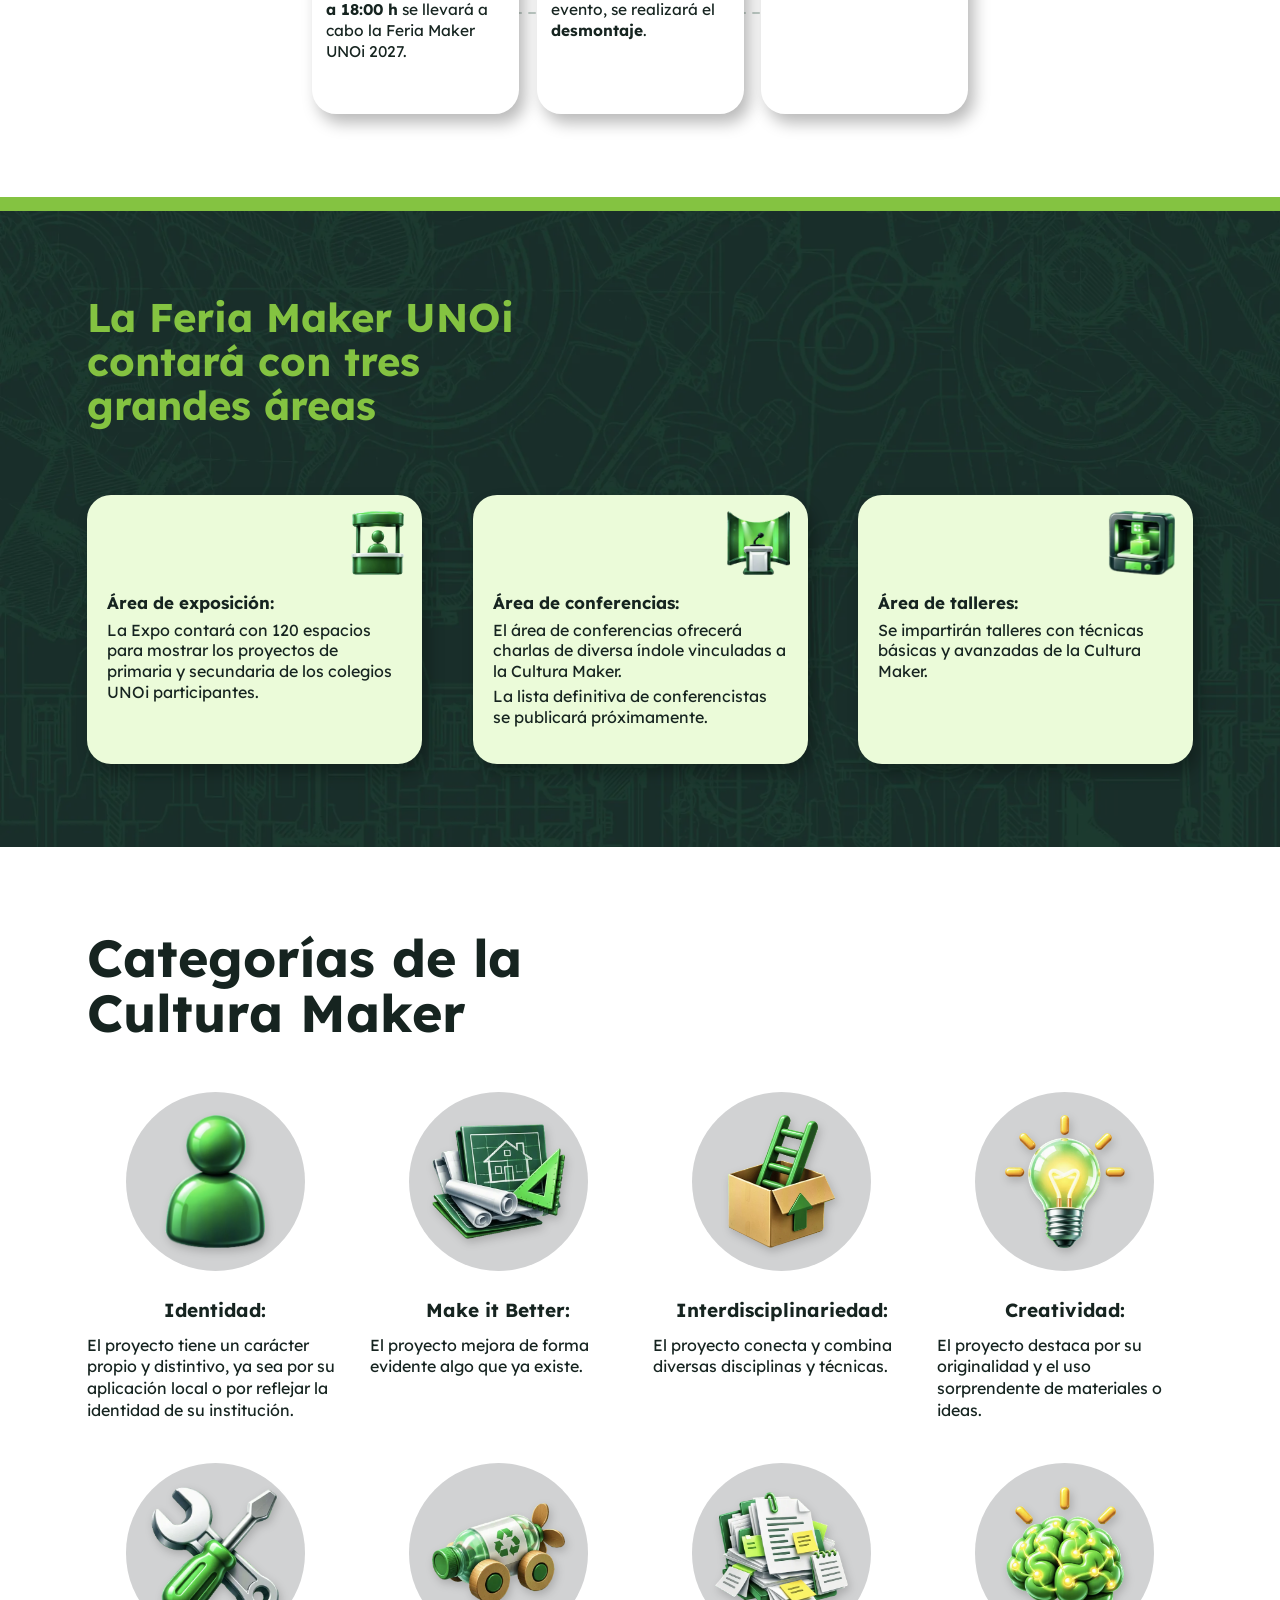
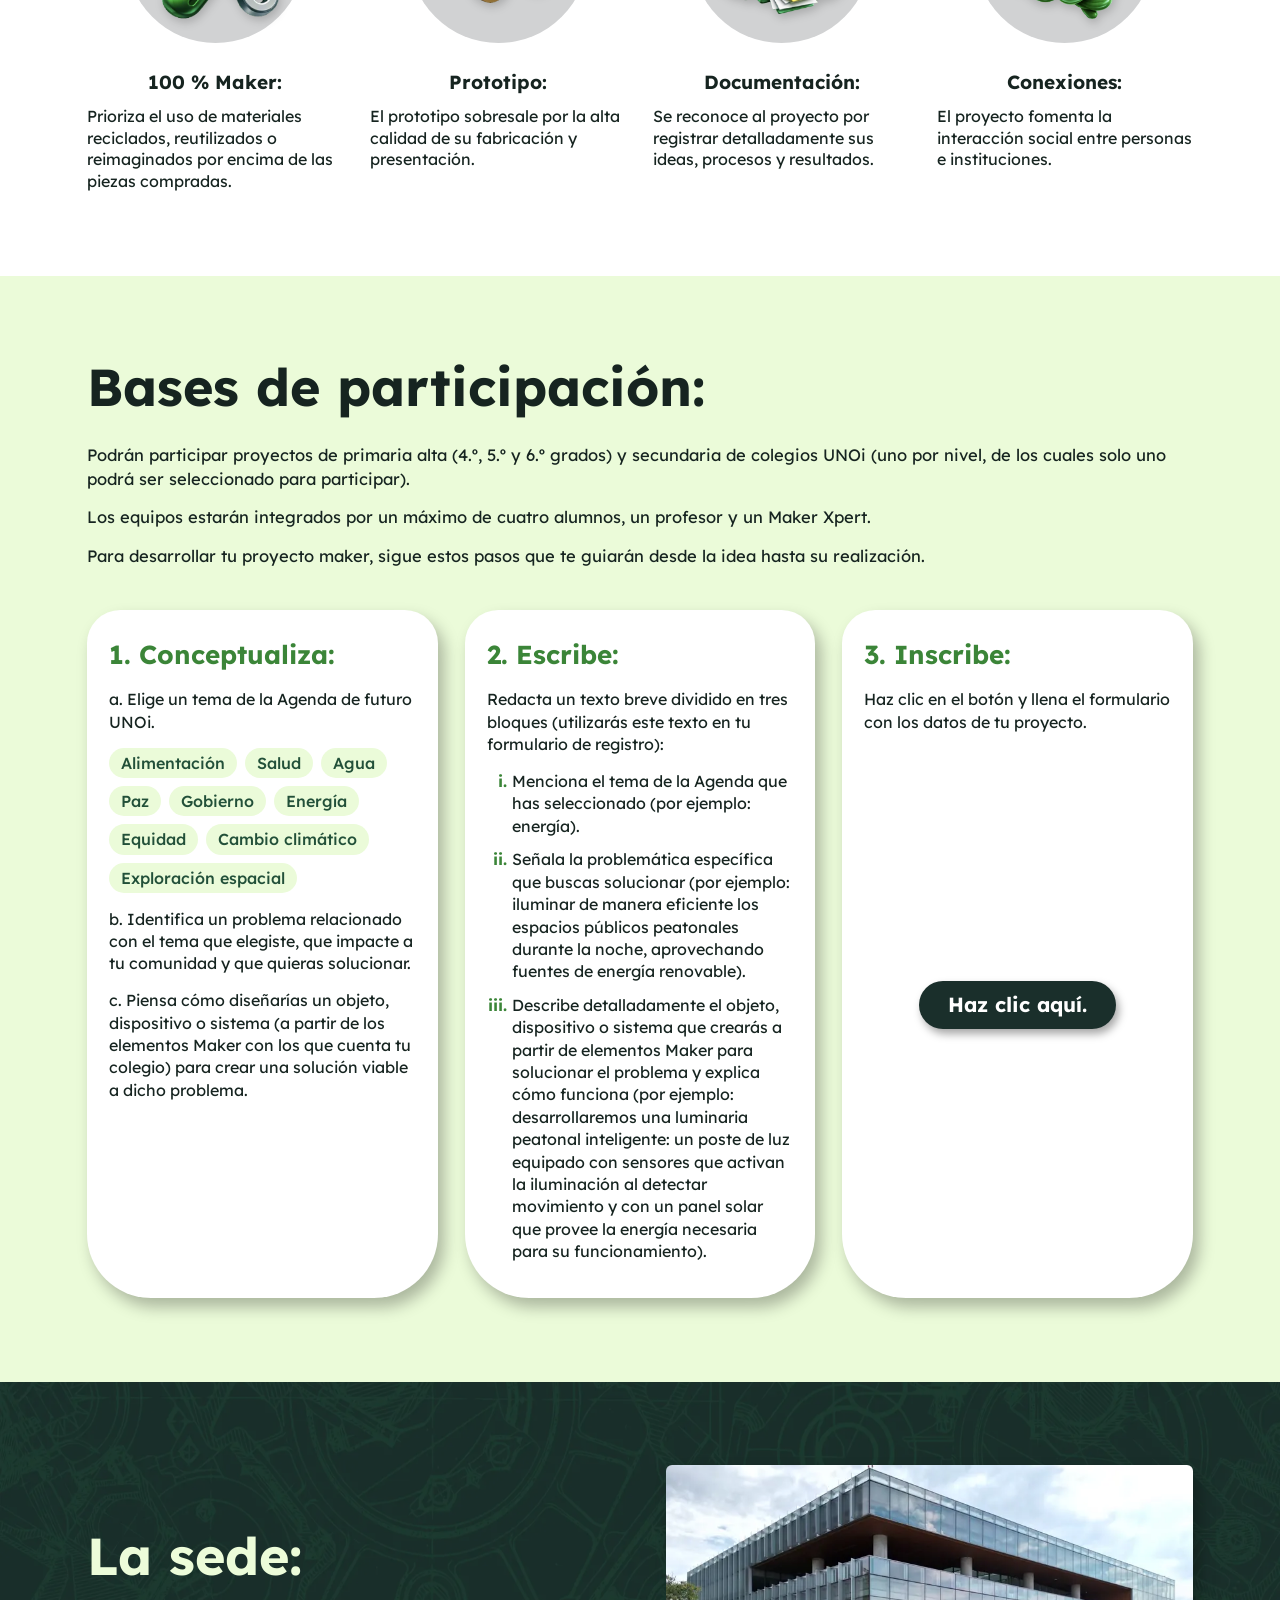
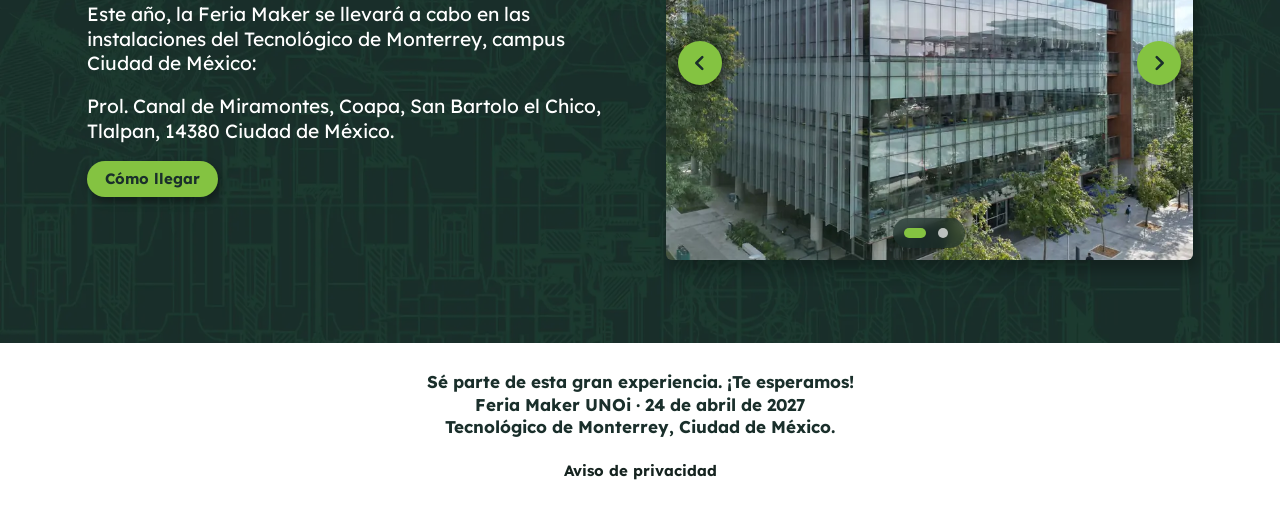
==== commit d7a8c662: "Bases, paso 2: nuevos ejemplos de los tres bloques (energía) Co-Authored-By: Claude Opus 5.5 <norepl" ====
--- a/index.html
+++ b/index.html
@@ -210,9 +210,9 @@
           <h3>2. Escribe:</h3>
           <p>Redacta un texto breve dividido en tres bloques (utilizarás este texto en tu formulario de registro):</p>
           <ol class="bloques" type="i">
-            <li>Menciona el tema de la Agenda que has seleccionado (por ejemplo: agua).</li>
-            <li>Señala la problemática específica que buscas solucionar (por ejemplo: el desperdicio de agua en los baños del colegio).</li>
-            <li>Describe detalladamente el objeto, dispositivo o sistema que crearás a partir de elementos Maker para solucionar el problema, y explica cómo funciona (por ejemplo: Desarrollaremos un sistema de captación de agua…).</li>
+            <li>Menciona el tema de la Agenda que has seleccionado (por ejemplo: energía).</li>
+            <li>Señala la problemática específica que buscas solucionar (por ejemplo: iluminar de manera eficiente los espacios públicos peatonales durante la noche, aprovechando fuentes de energía renovable).</li>
+            <li>Describe detalladamente el objeto, dispositivo o sistema que crearás a partir de elementos Maker para solucionar el problema y explica cómo funciona (por ejemplo: desarrollaremos una luminaria peatonal inteligente: un poste de luz equipado con sensores que activan la iluminación al detectar movimiento y con un panel solar que provee la energía necesaria para su funcionamiento).</li>
           </ol>
         </li>
         <li class="tarjeta etapa">
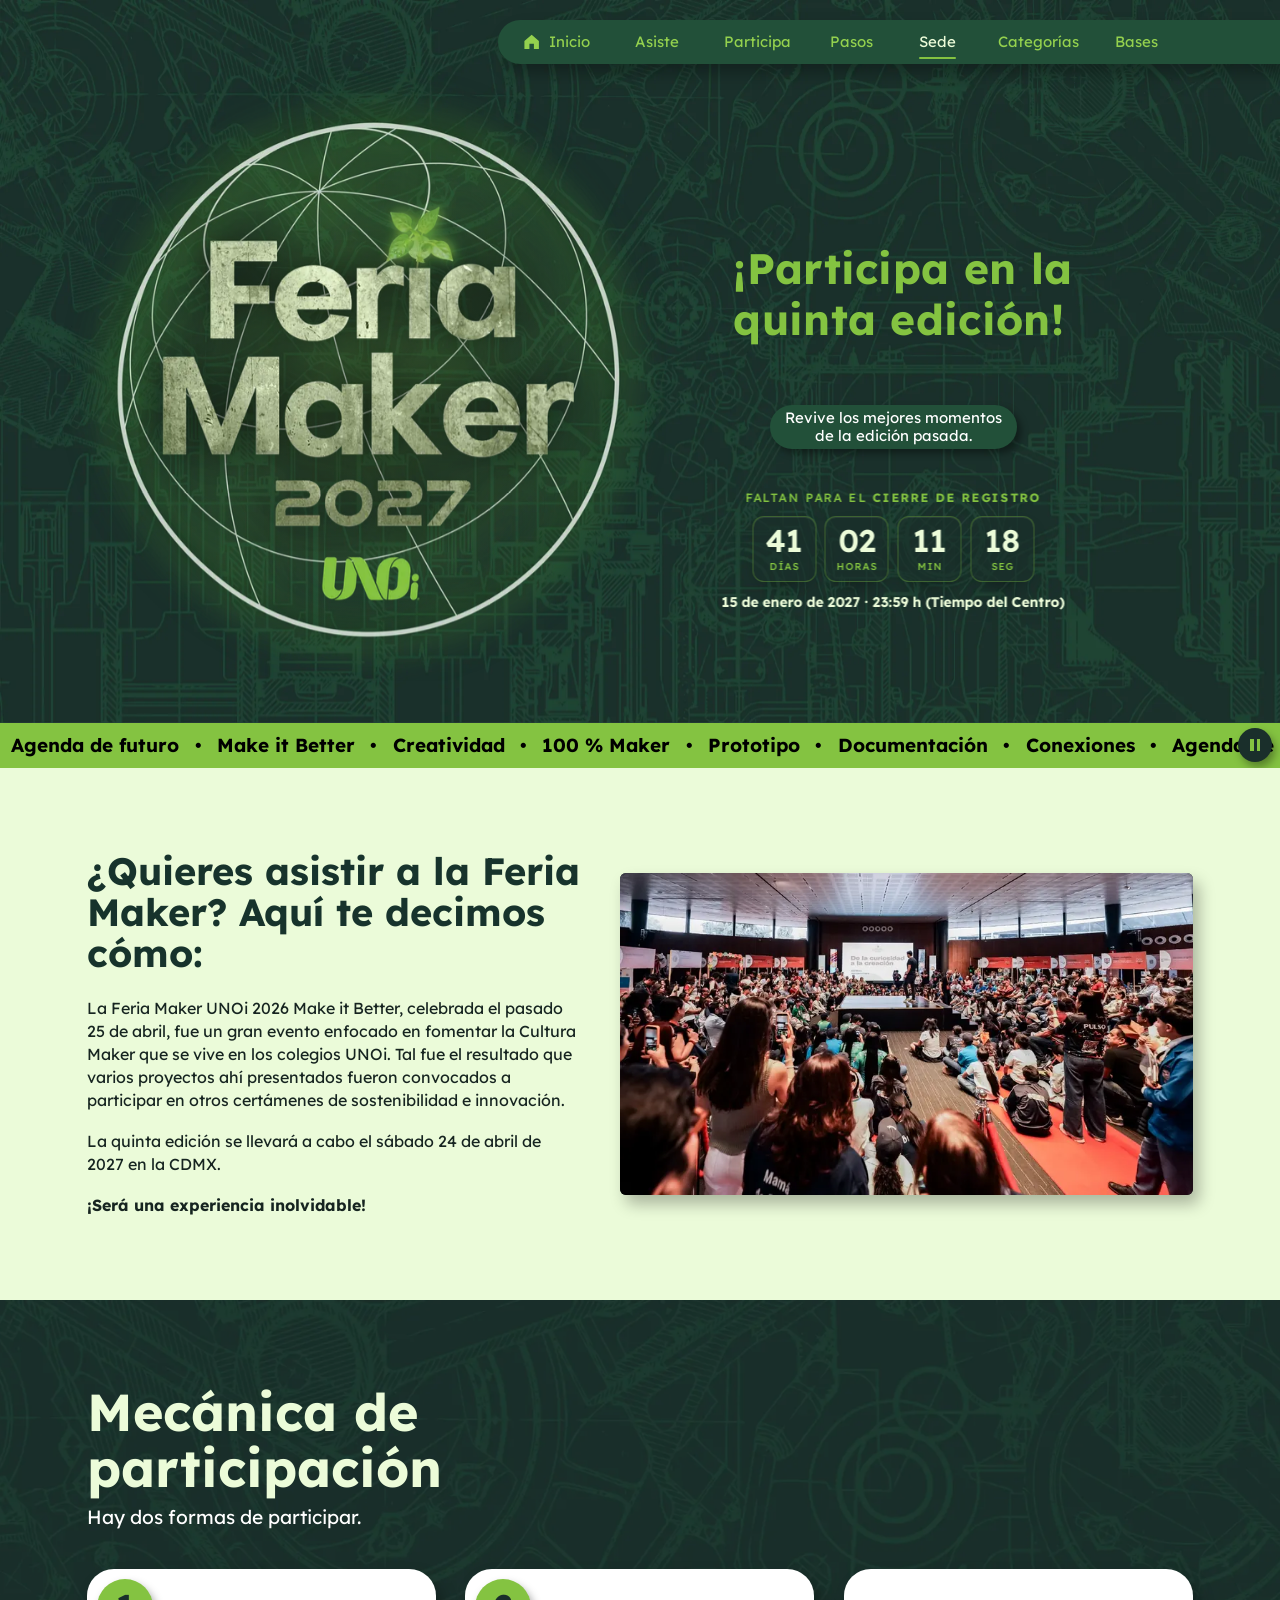
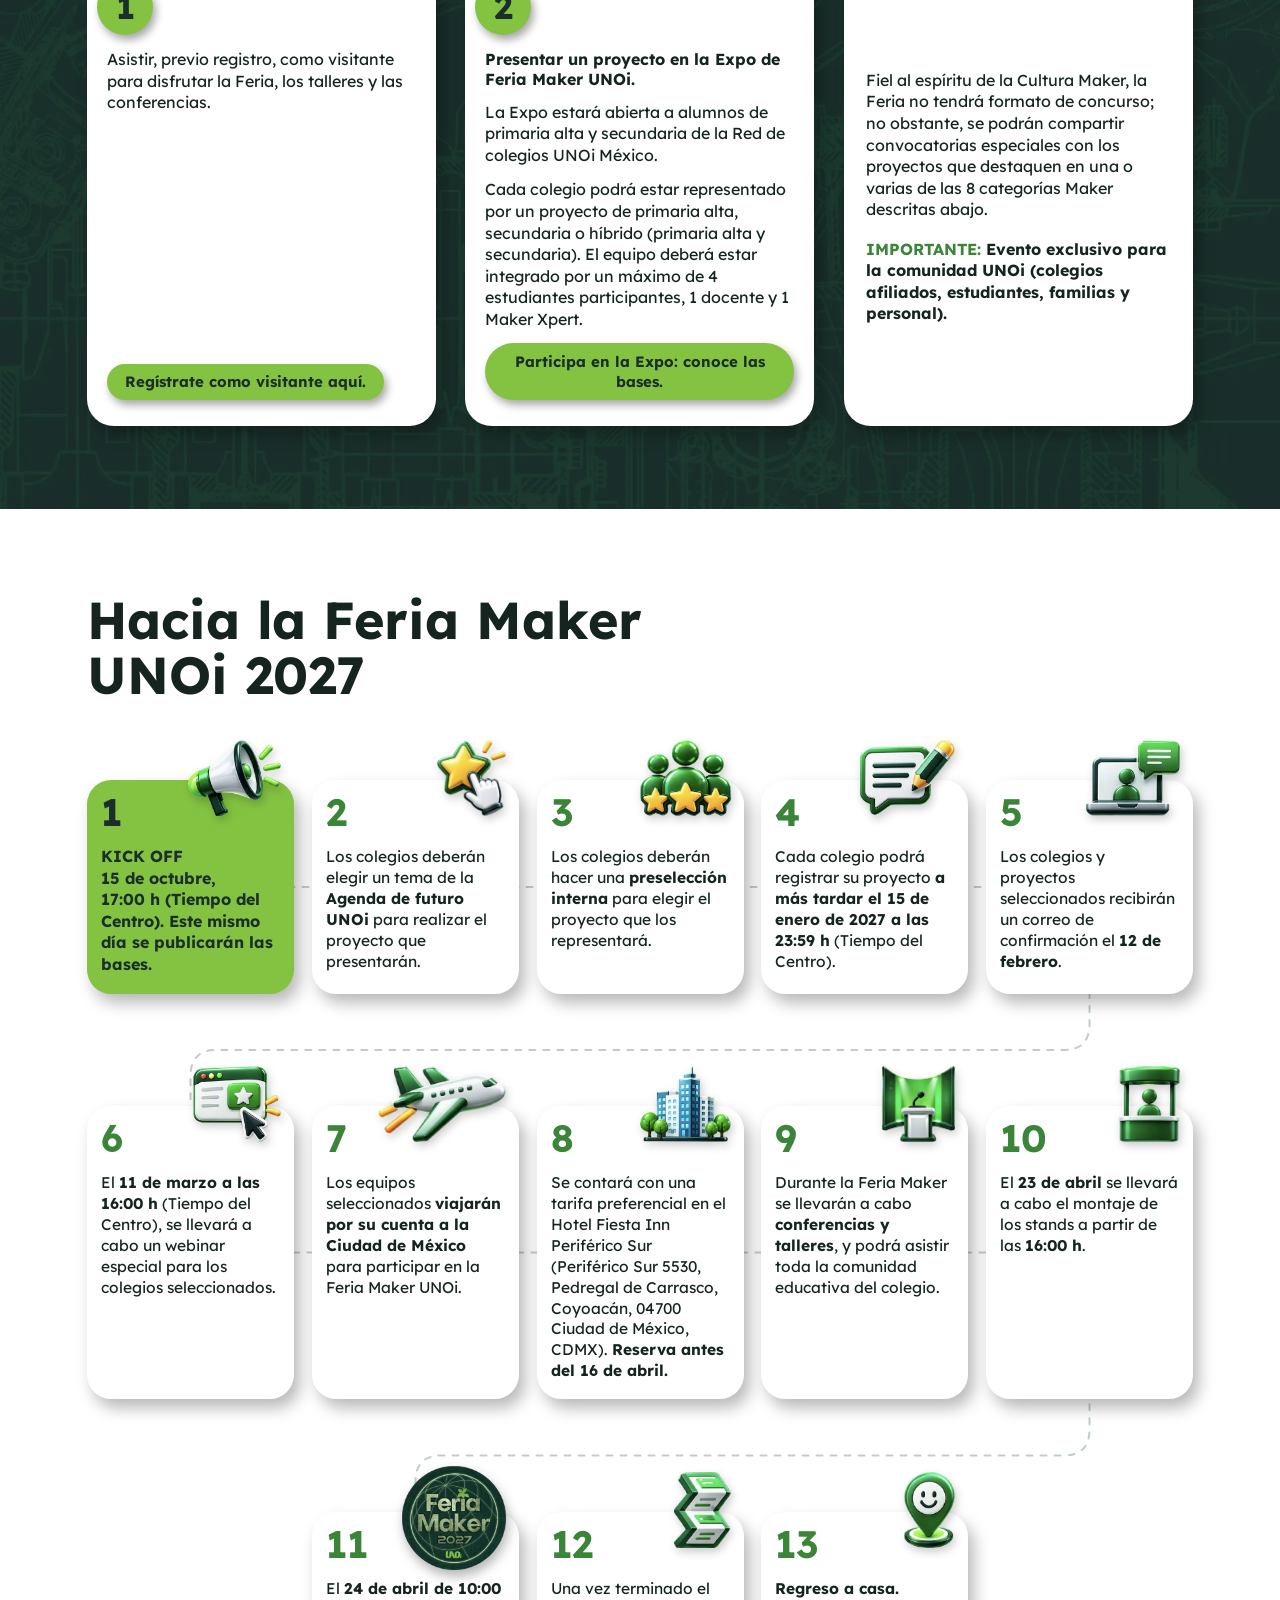
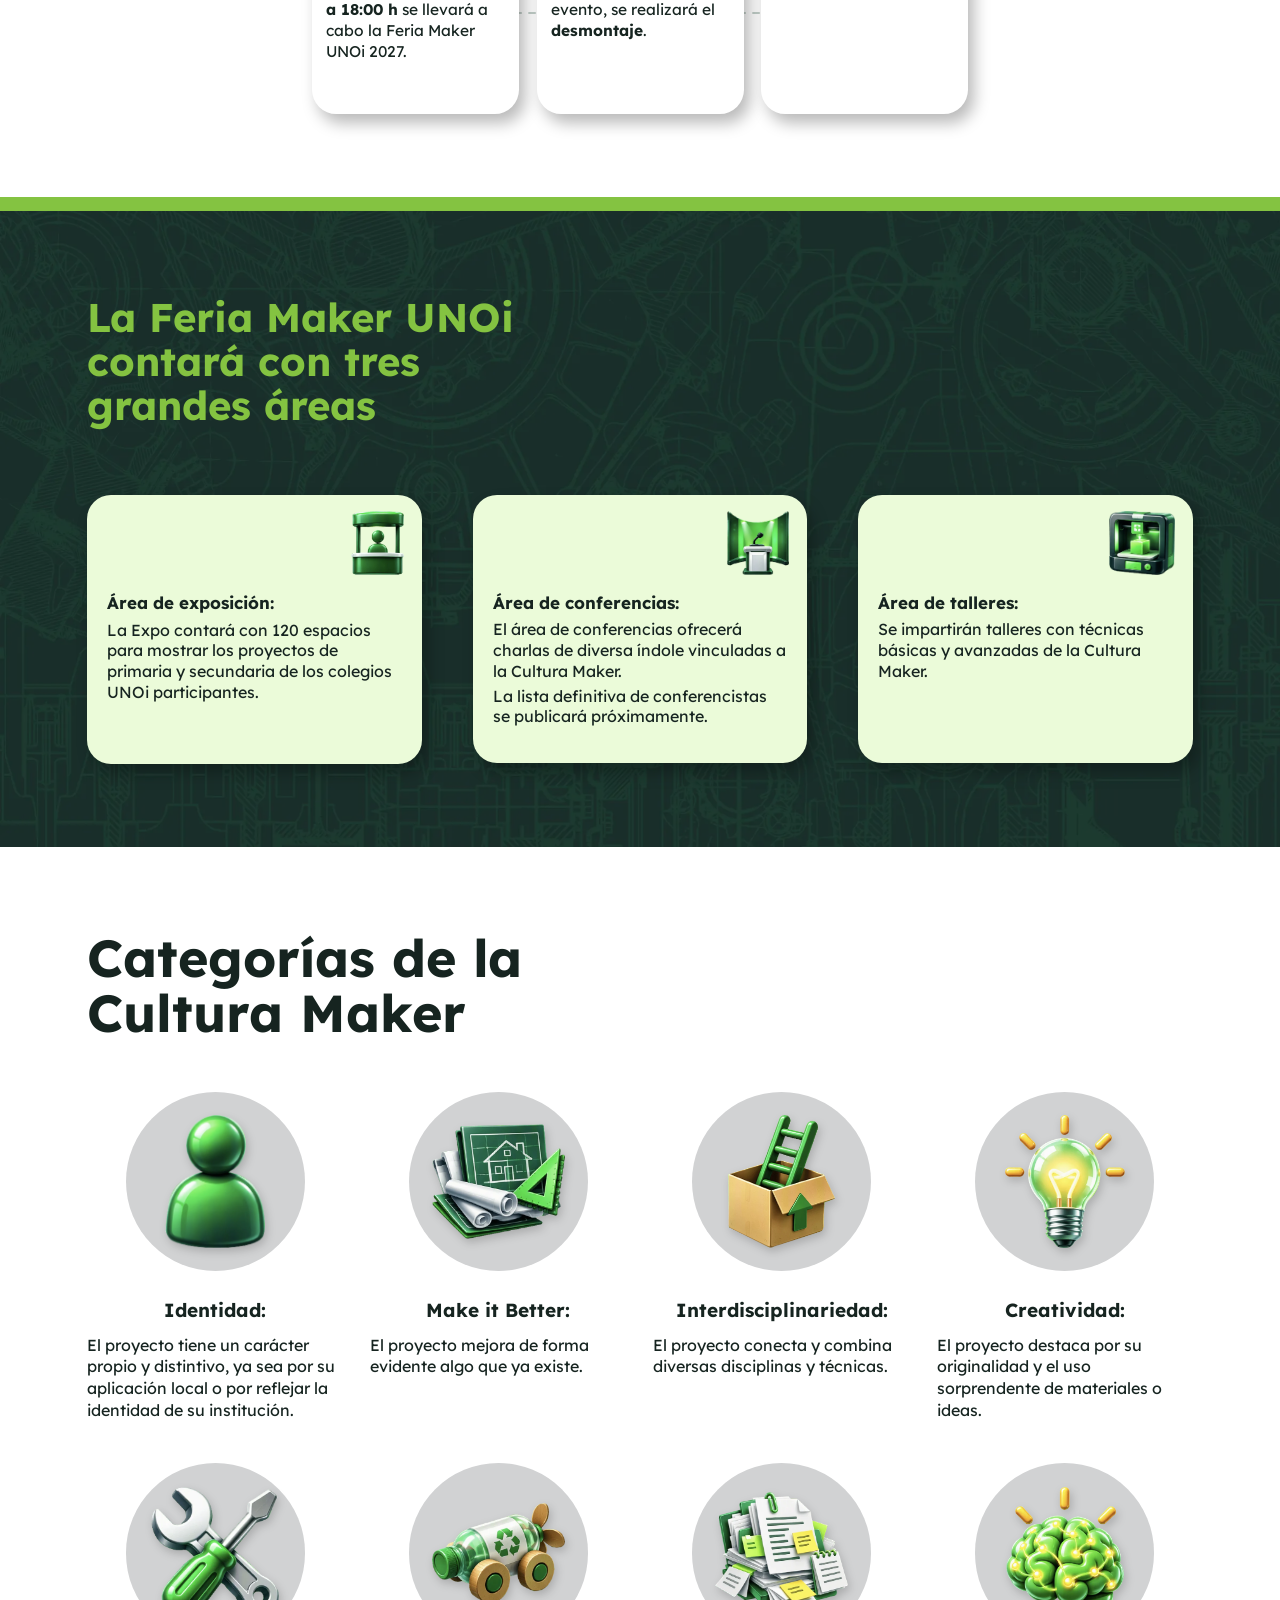
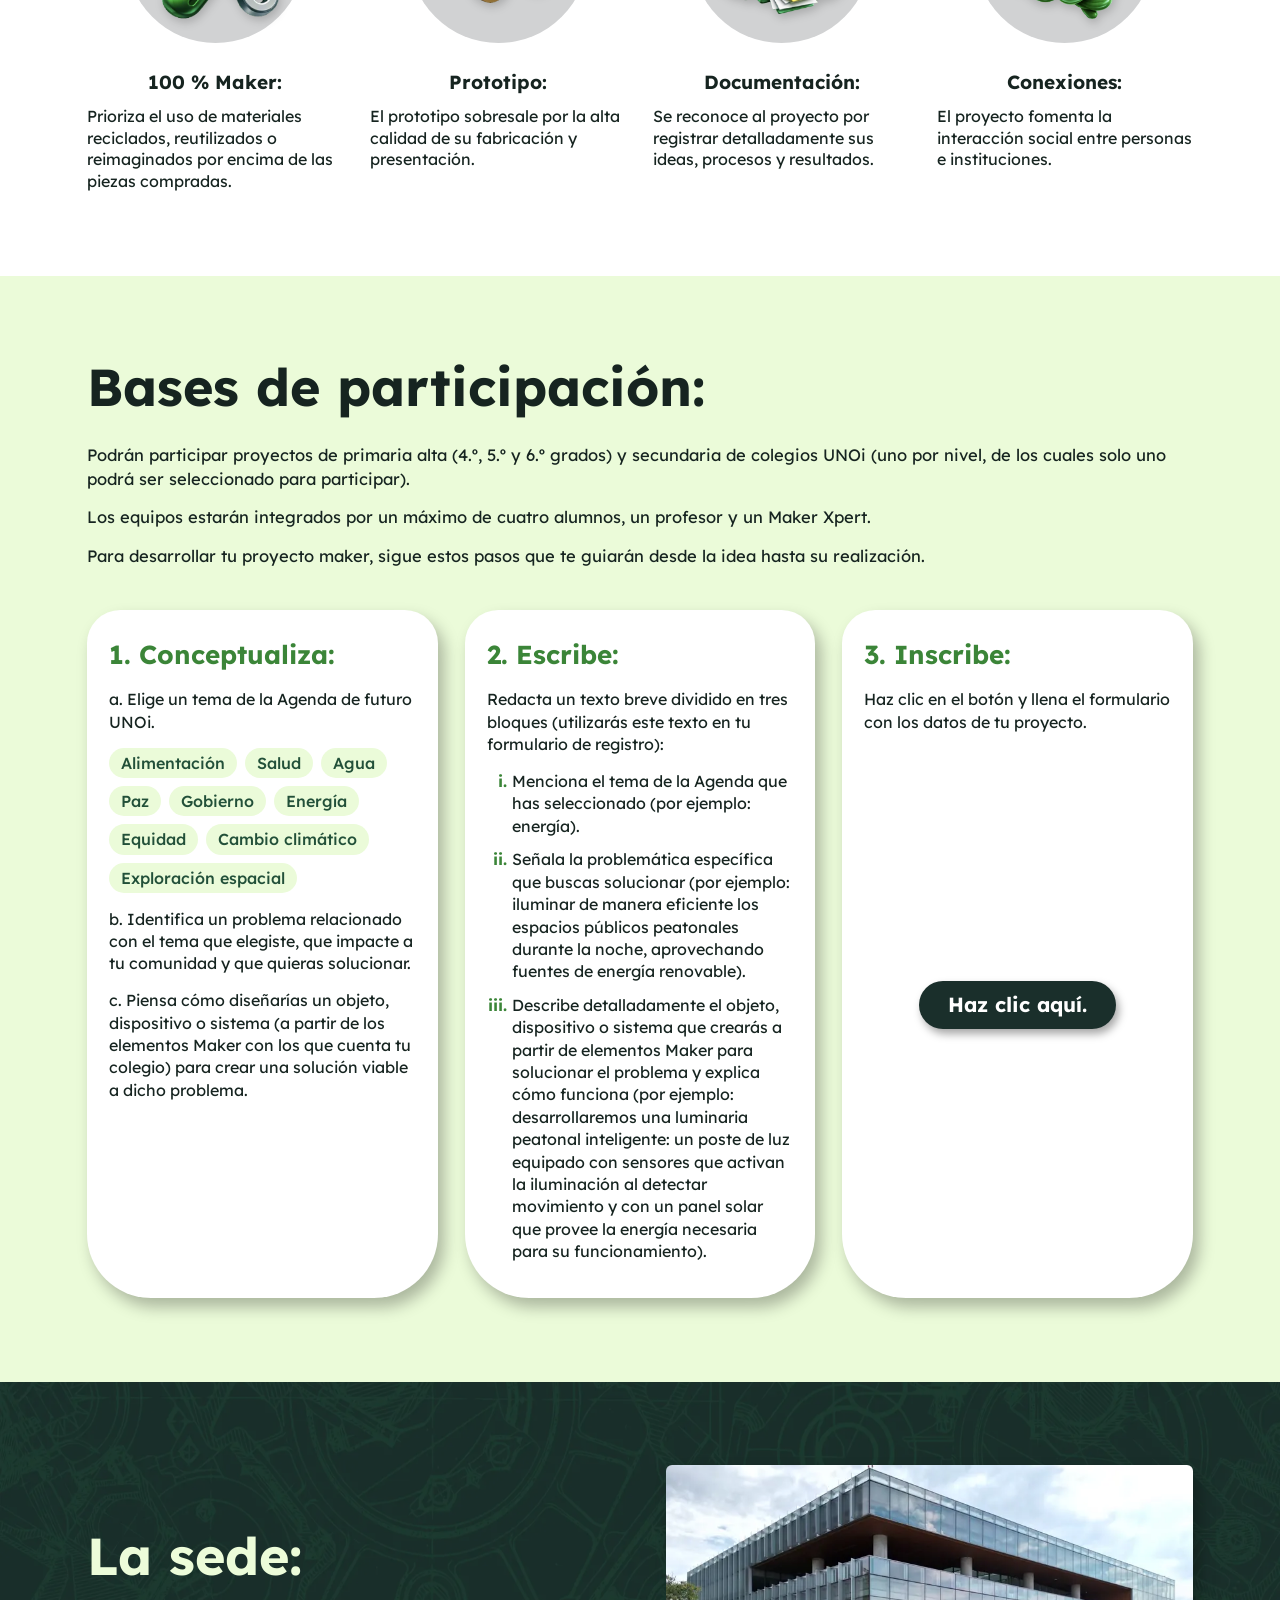
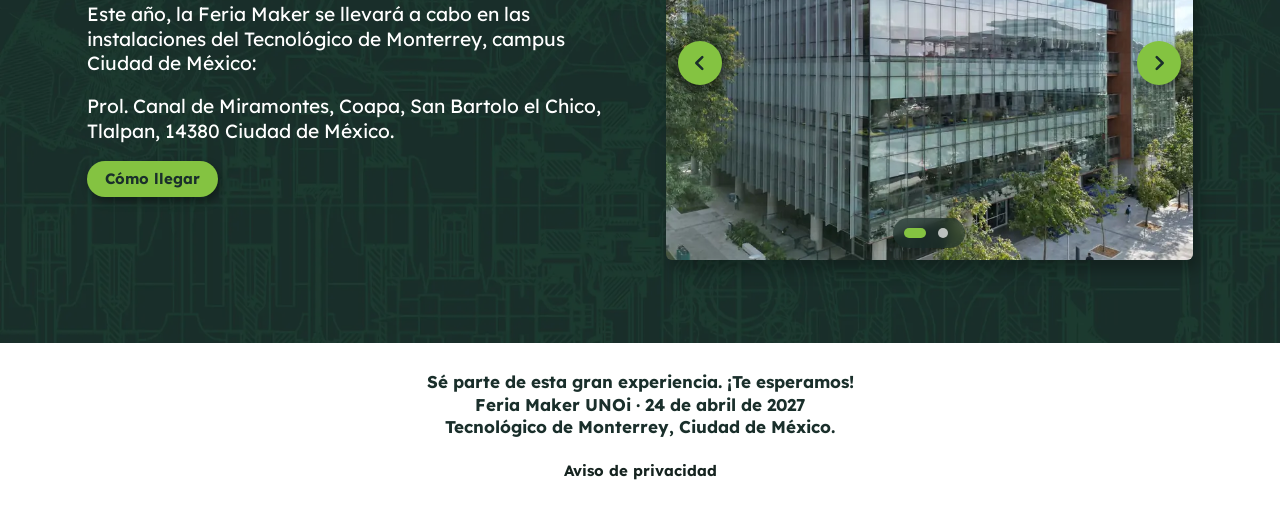
==== commit 8af4934e: "Portada: fecha del contador más grande y en negritas - 15 px en celular y ~1.05vw en escritorio (ant" ====
--- a/index.html
+++ b/index.html
@@ -9,7 +9,7 @@
 <link rel="preconnect" href="https://fonts.googleapis.com">
 <link rel="preconnect" href="https://fonts.gstatic.com" crossorigin>
 <link rel="stylesheet" href="https://fonts.googleapis.com/css2?family=Lexend:wght@300;400;500;600;700&display=swap">
-<link rel="stylesheet" href="estilos.css?v=20">
+<link rel="stylesheet" href="estilos.css?v=21">
 <link rel="stylesheet" href="efectos.css?v=8">
 <script>
 (function () {
@@ -271,7 +271,7 @@
     Tu navegador no puede reproducir este video.
   </video>
 </dialog>
-<script src="sitio.js?v=9" defer></script>
+<script src="sitio.js?v=10" defer></script>
 <script src="efectos.js?v=11" defer></script>
 </body>
 </html>
--- a/estilos.css
+++ b/estilos.css
@@ -307,7 +307,7 @@
   background: rgba(26, 47, 43, 0.62); -webkit-backdrop-filter: blur(8px); backdrop-filter: blur(8px); box-shadow: 0 10px 24px -14px rgba(0, 0, 0, 0.7), inset 0 1px 0 rgba(236, 252, 217, 0.08); }
 .cuenta-num { display: block; font-size: 28px; font-weight: 600; line-height: 1.05; font-variant-numeric: tabular-nums; color: var(--palido); }
 .cuenta-u { margin-top: 3px; color: var(--lima); font-size: 11px; font-weight: 500; letter-spacing: 0.1em; text-transform: uppercase; }
-.cuenta-fecha { font-size: 13px; opacity: 0.8; }
+.cuenta-fecha { font-size: 15px; font-weight: 700; text-wrap: balance; }
 .cuenta.hoy .cuenta-cifras { display: none; }
 @media (max-width: 760px) { .cuenta { justify-items: center; text-align: center; } }
 @media (min-width: 1181px) {
@@ -318,7 +318,7 @@
   .cuenta-cifras li { min-width: 5vw; padding: 0.6vw 0.55vw 0.5vw; border-radius: 0.9vw; }
   .cuenta-num { font-size: 2.45vw; }
   .cuenta-u { margin-top: 0.2vw; font-size: max(10px, 0.68vw); }
-  .cuenta-fecha { font-size: max(12px, 0.86vw); }
+  .cuenta-fecha { max-width: 31vw; font-size: max(14px, 1.05vw); } /* la fecha del registro cabe en una línea; la del día de la Feria se parte en dos para no tocar el logo */
 }
 
 /* ---------- Página del Aviso de privacidad ---------- */
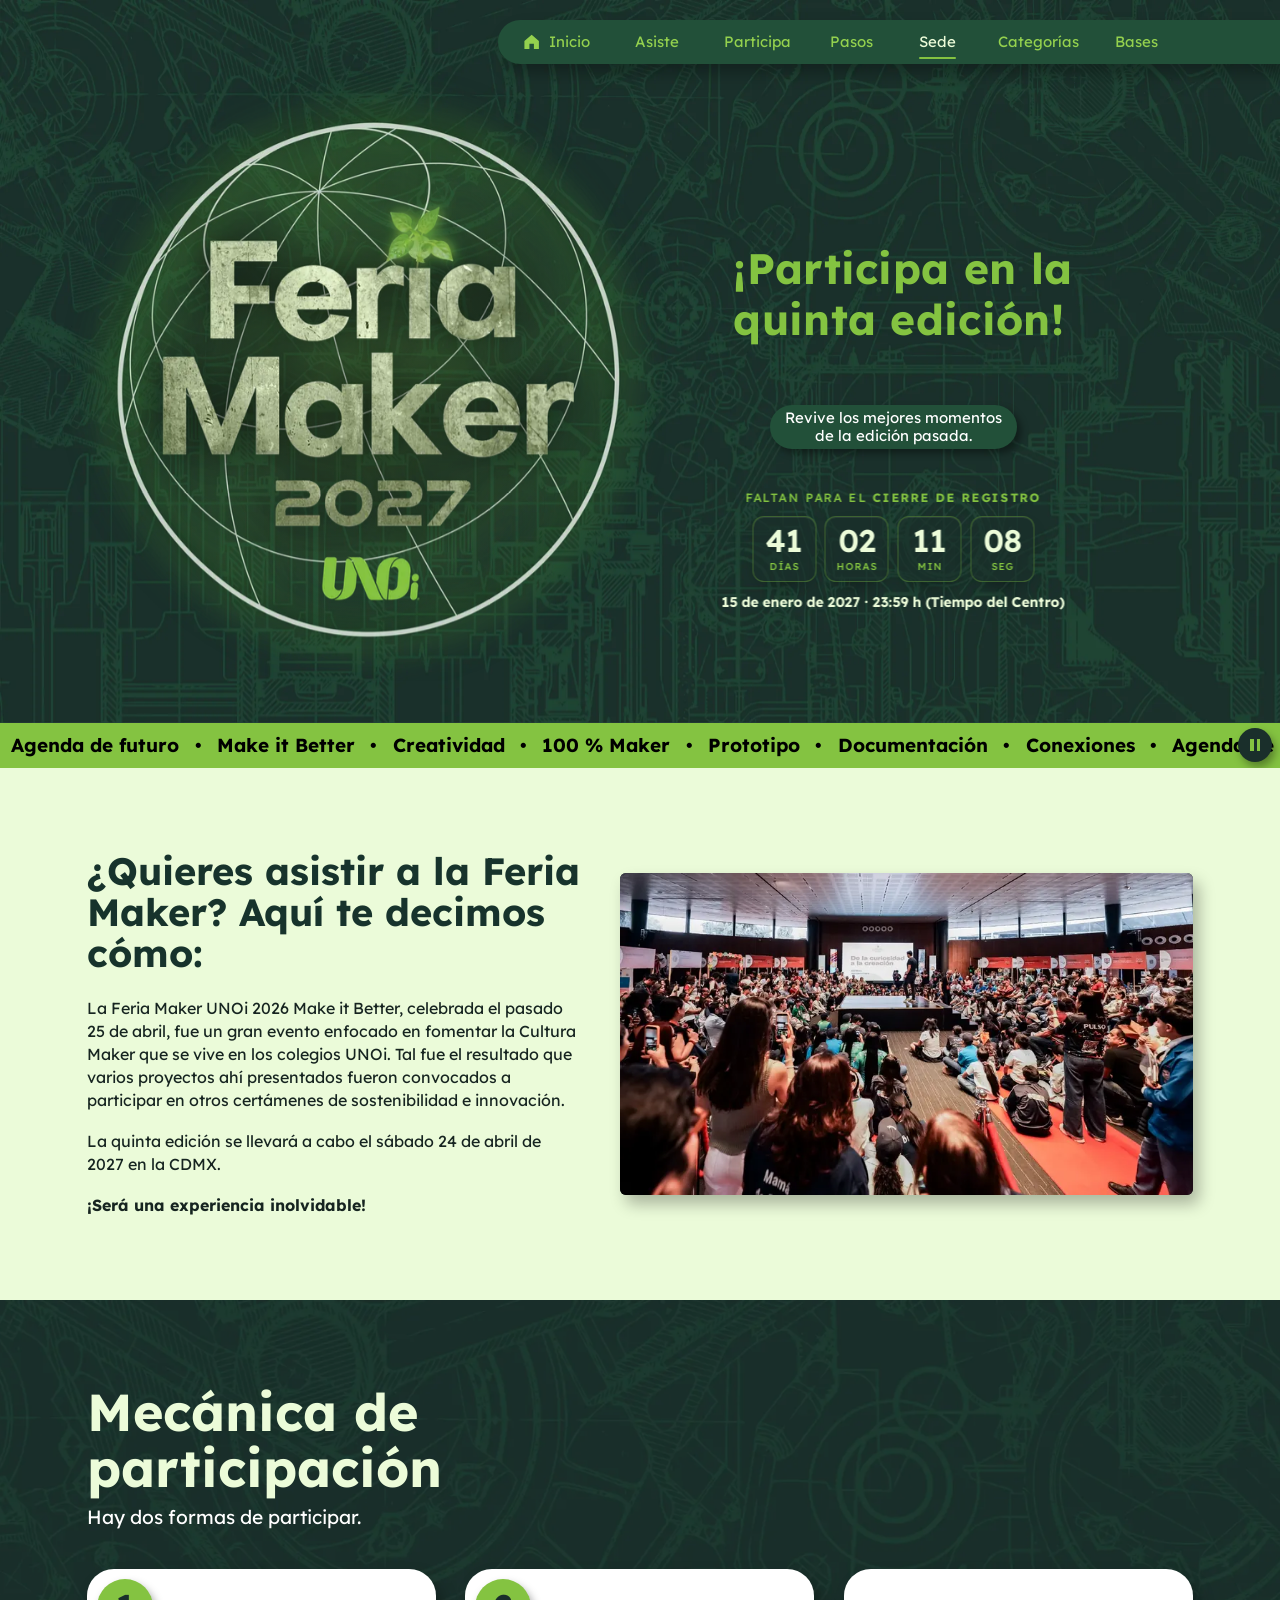
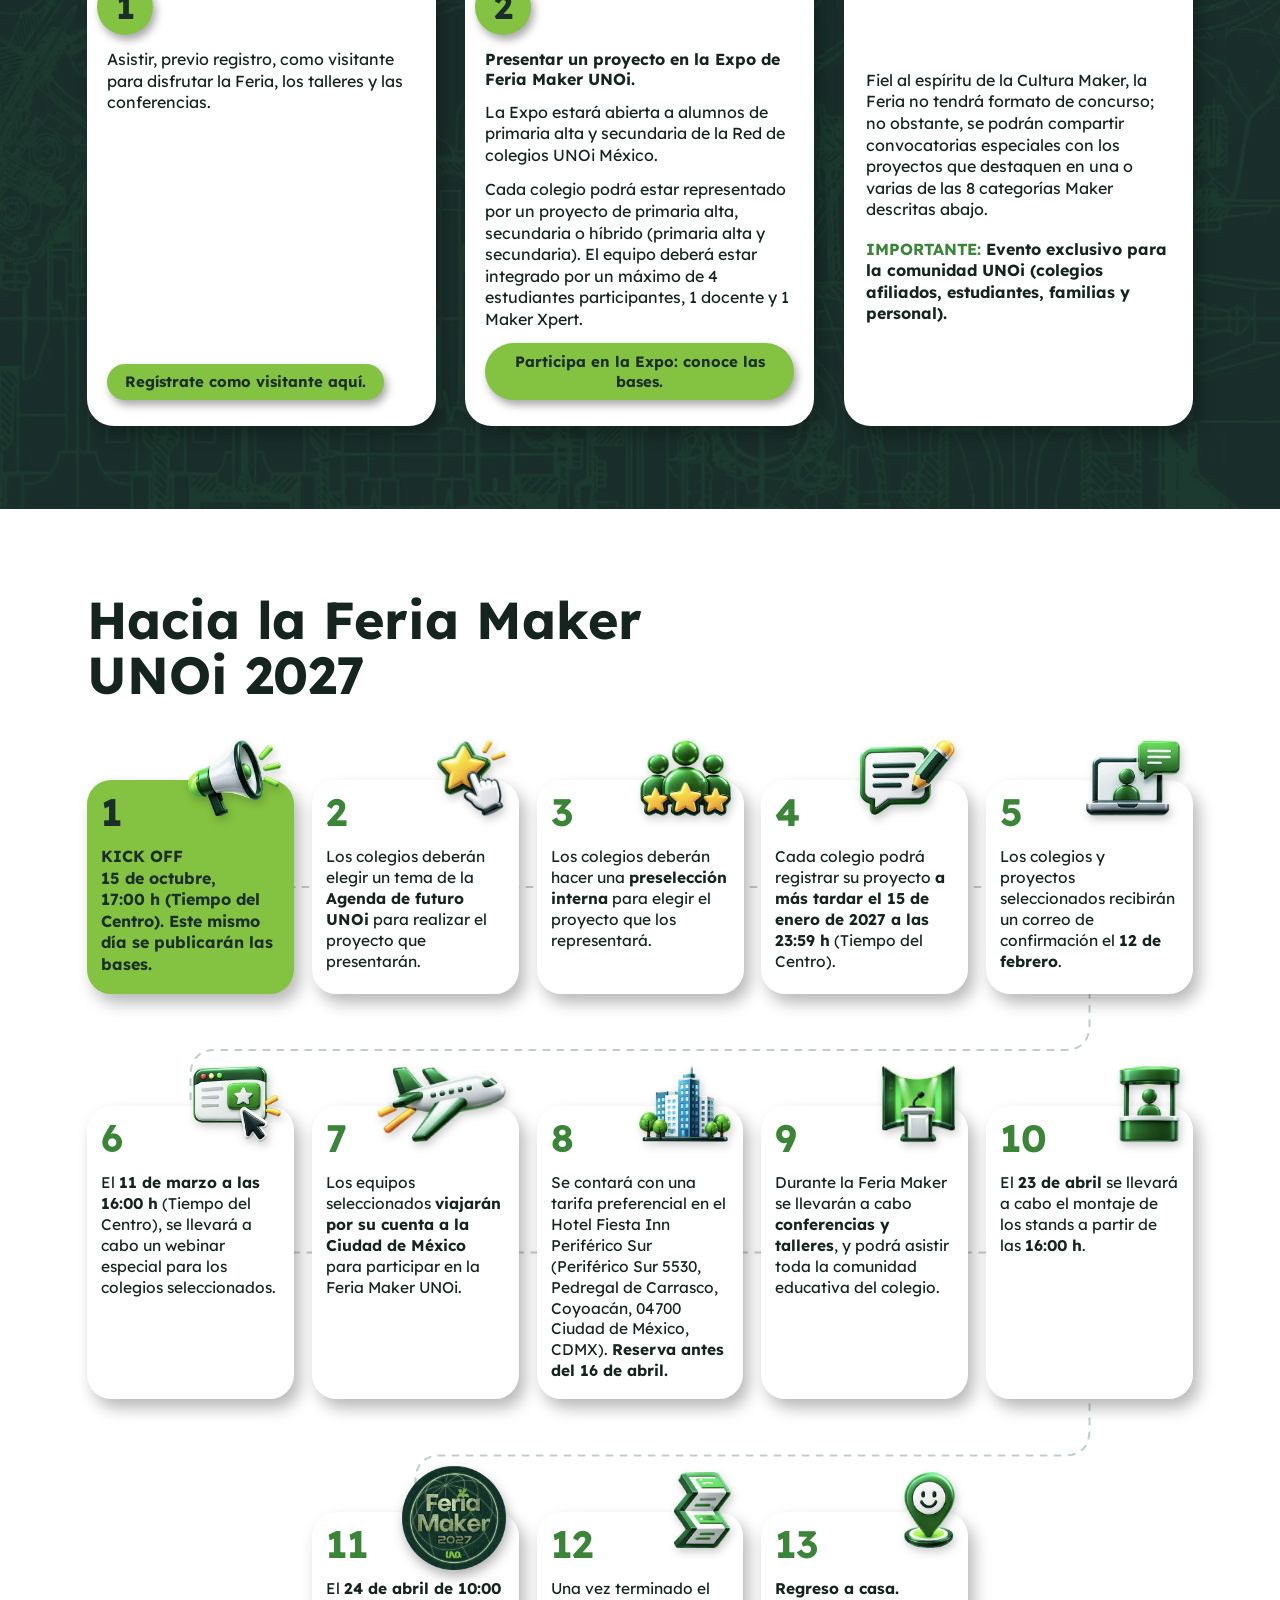
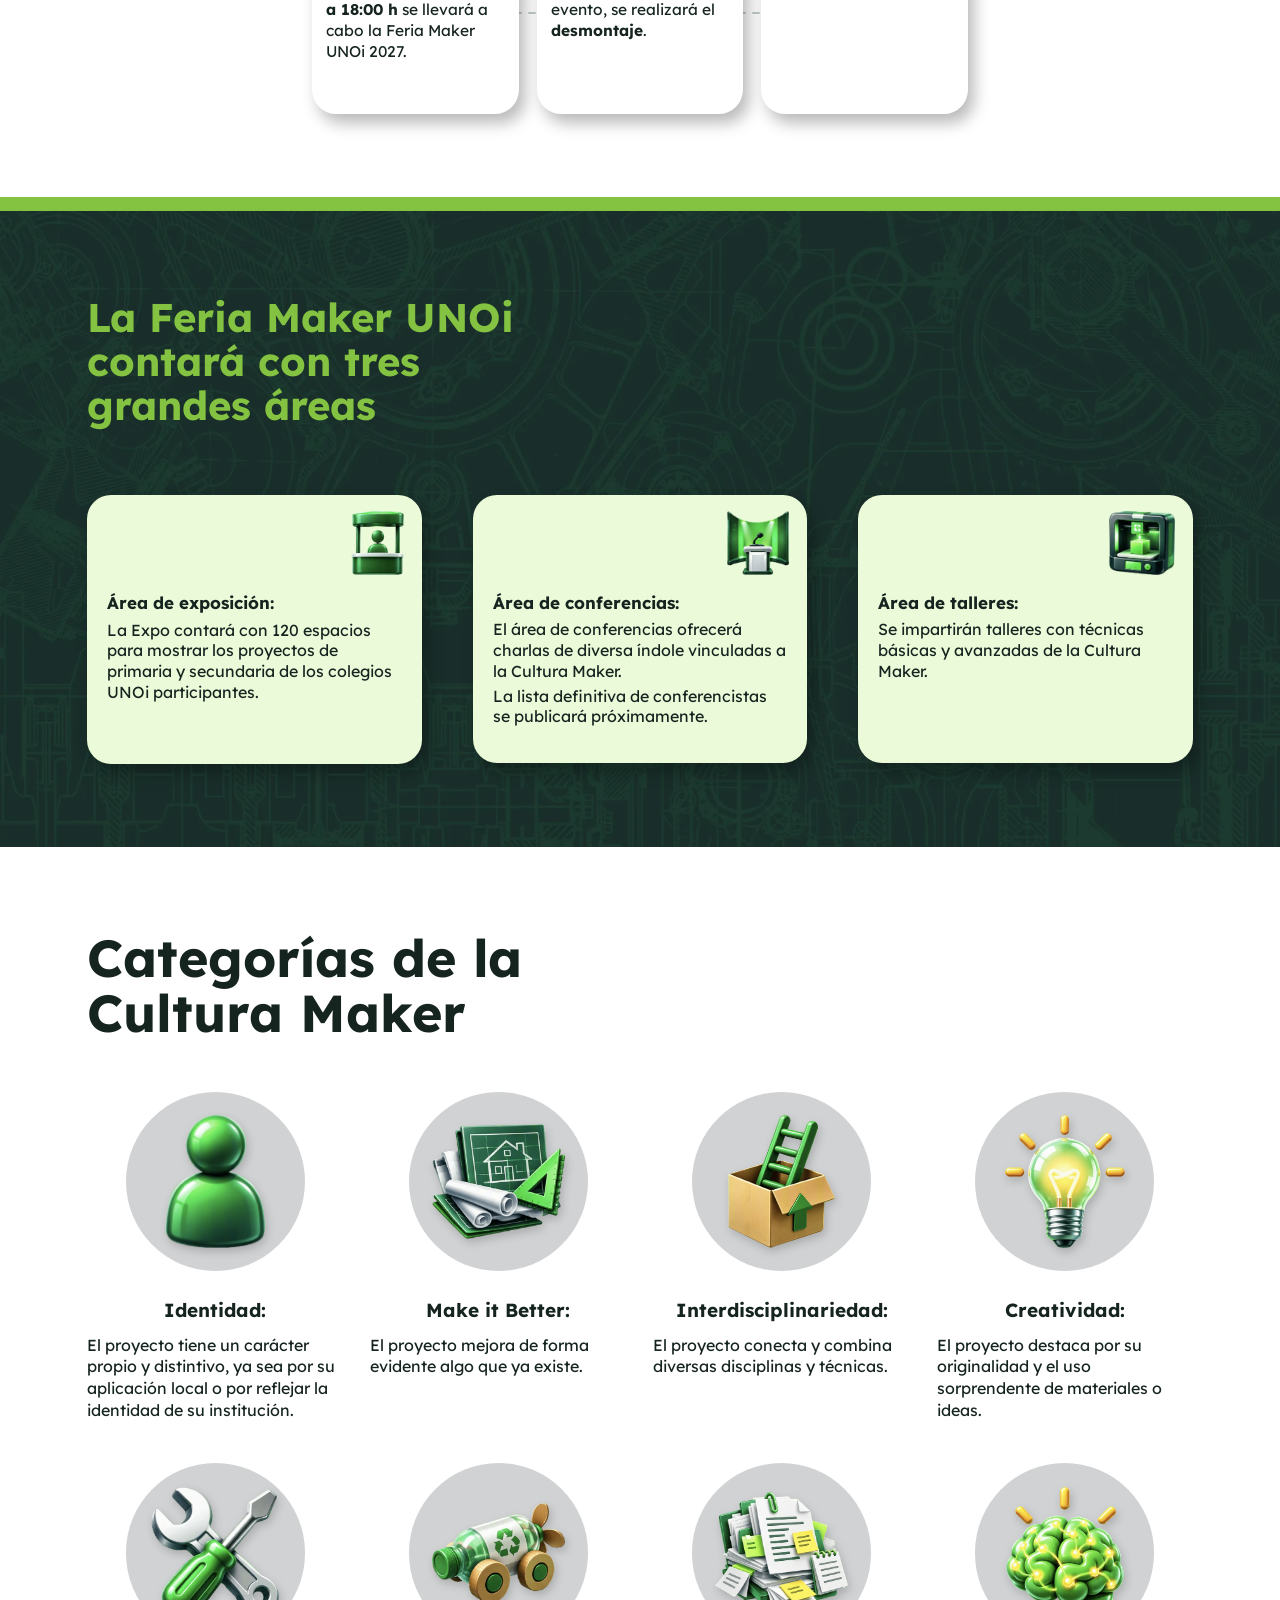
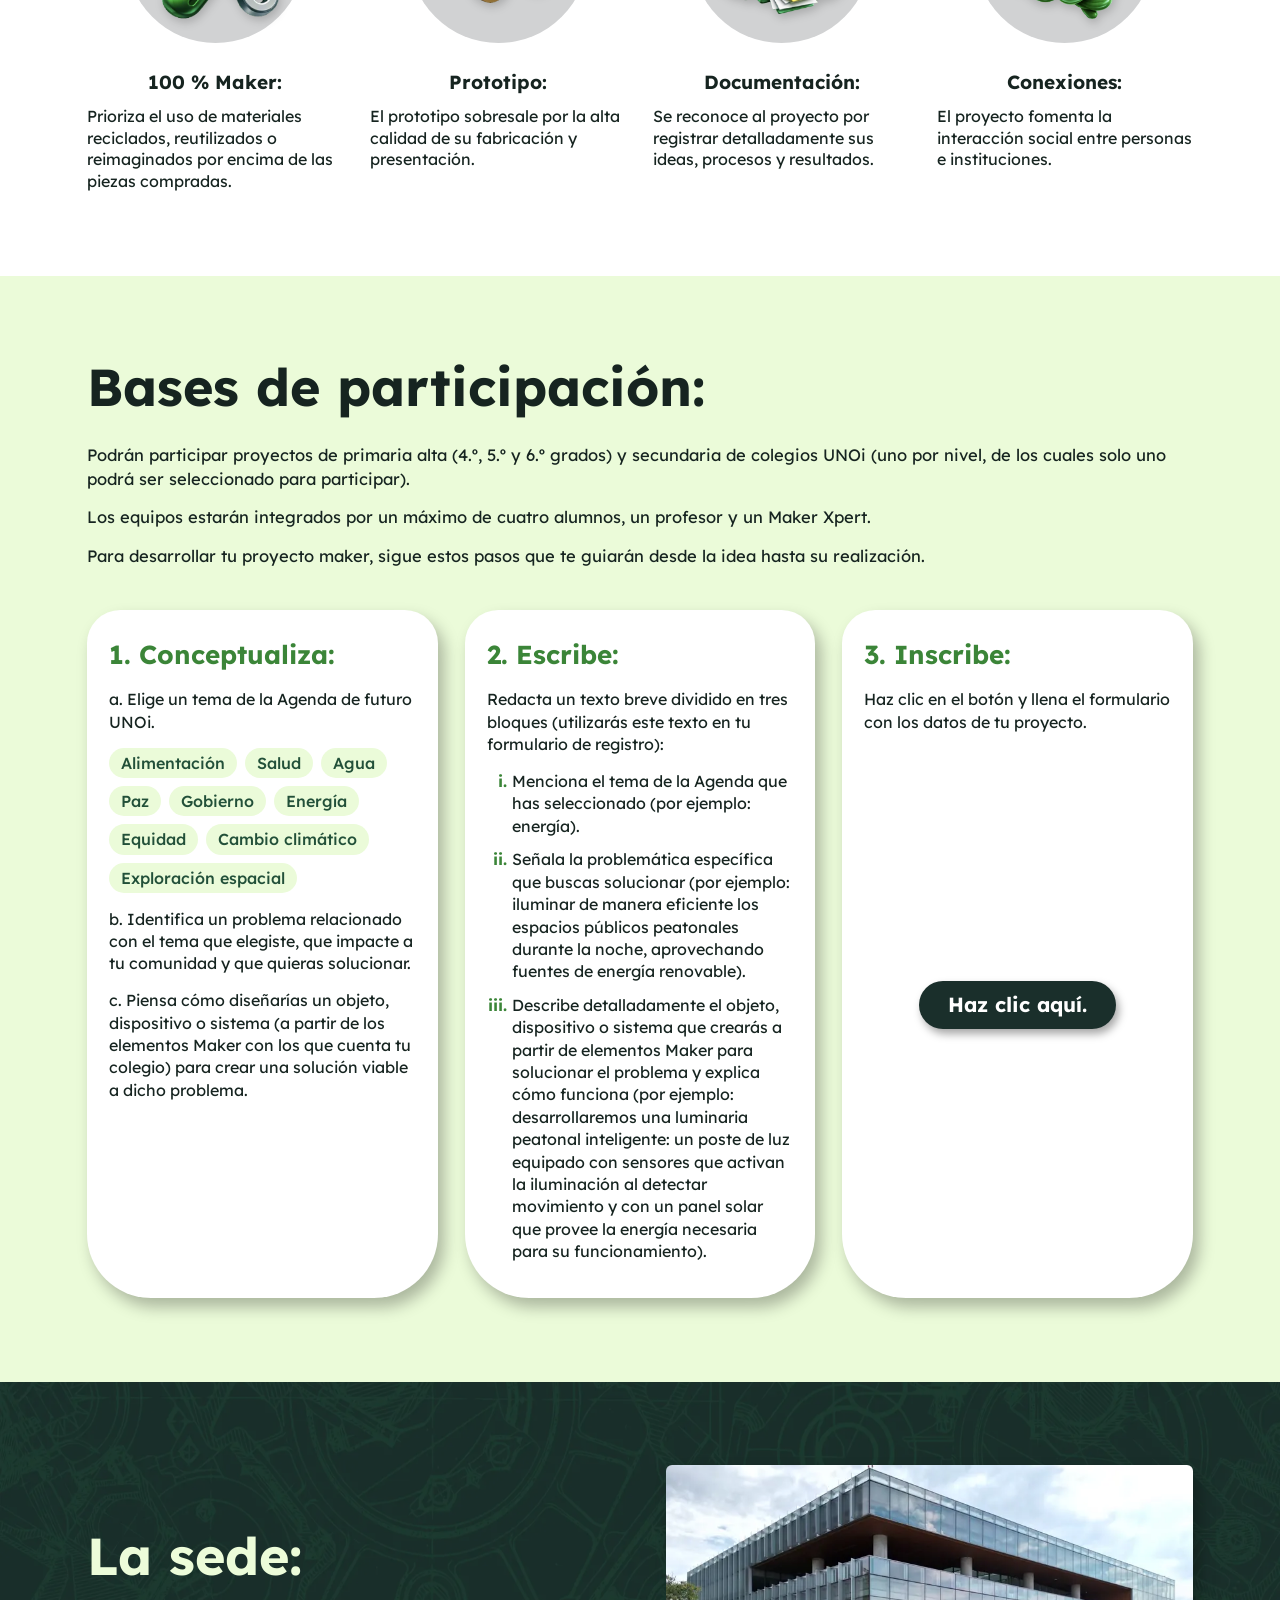
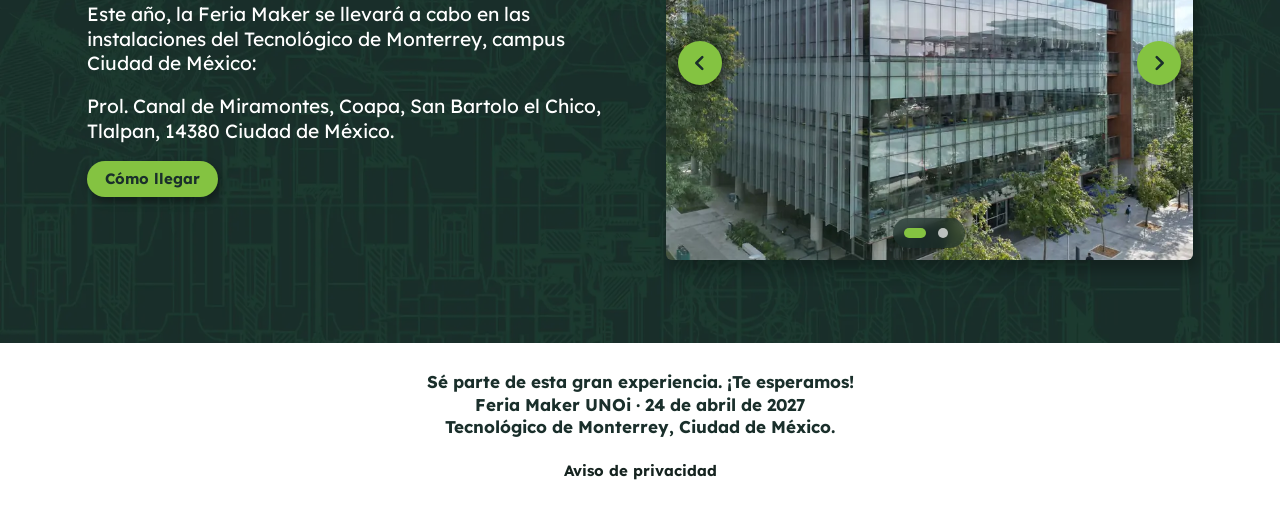
==== commit 14b00b13: "Botones dentro de tarjetas: el clic ya llega siempre al botón Las tarjetas que se inclinan con el mo" ====
--- a/index.html
+++ b/index.html
@@ -10,7 +10,7 @@
 <link rel="preconnect" href="https://fonts.gstatic.com" crossorigin>
 <link rel="stylesheet" href="https://fonts.googleapis.com/css2?family=Lexend:wght@300;400;500;600;700&display=swap">
 <link rel="stylesheet" href="estilos.css?v=21">
-<link rel="stylesheet" href="efectos.css?v=8">
+<link rel="stylesheet" href="efectos.css?v=9">
 <script>
 (function () {
   var d = document.documentElement;
--- a/efectos.css
+++ b/efectos.css
@@ -94,7 +94,8 @@
 
 /* ---------- 3. Al pasar el mouse ---------- */
 /* Tarjetas: se elevan y se inclinan un poco hacia el mouse (JS pone --rx, --ry y la posición del brillo --gx, --gy). */
-.inclina { transform: perspective(1000px) rotateX(var(--rx, 0deg)) rotateY(var(--ry, 0deg)) translateY(var(--sube, 0px)); transition: transform 0.5s var(--suave), box-shadow 0.5s var(--suave); transform-style: preserve-3d; }
+.inclina { transform: perspective(1000px) rotateX(var(--rx, 0deg)) rotateY(var(--ry, 0deg)) translateY(var(--sube, 0px)); transition: transform 0.5s var(--suave), box-shadow 0.5s var(--suave); }
+/* Sin transform-style: preserve-3d a propósito: con él, Chrome a veces manda el clic a la tarjeta inclinada y no al botón que lleva dentro (Inscribe, Visitante). */
 .inclina.sobre { --sube: -6px; transition: transform 0.15s linear, box-shadow 0.5s var(--suave); box-shadow: 10px 22px 38px -10px rgba(0, 0, 0, 0.35); }
 .inclina::after { content: ""; position: absolute; inset: 0; border-radius: inherit; pointer-events: none; opacity: 0; transition: opacity 0.5s var(--suave);
   background: radial-gradient(circle at var(--gx, 50%) var(--gy, 0%), rgba(132, 195, 65, 0.14), rgba(132, 195, 65, 0) 60%), radial-gradient(circle at var(--gx, 50%) var(--gy, 0%), rgba(255, 255, 255, 0.35), rgba(255, 255, 255, 0) 45%); }
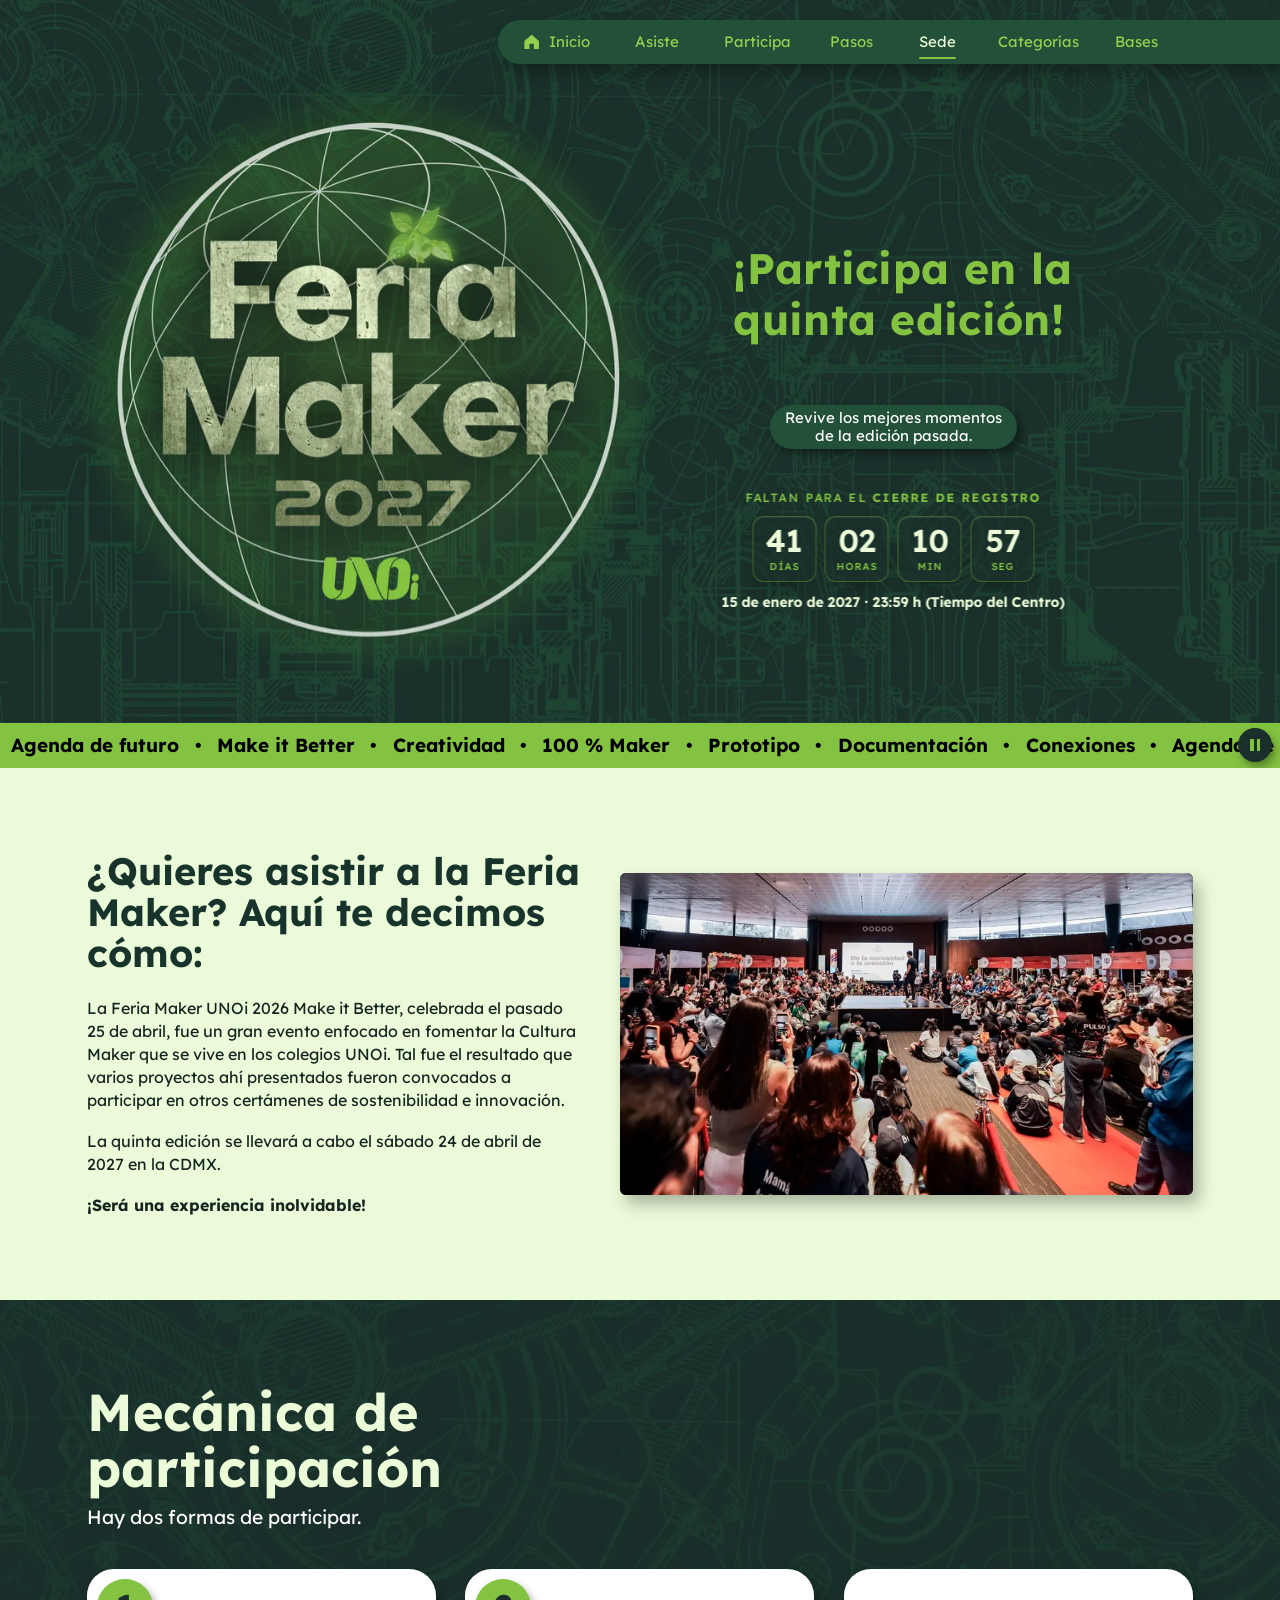
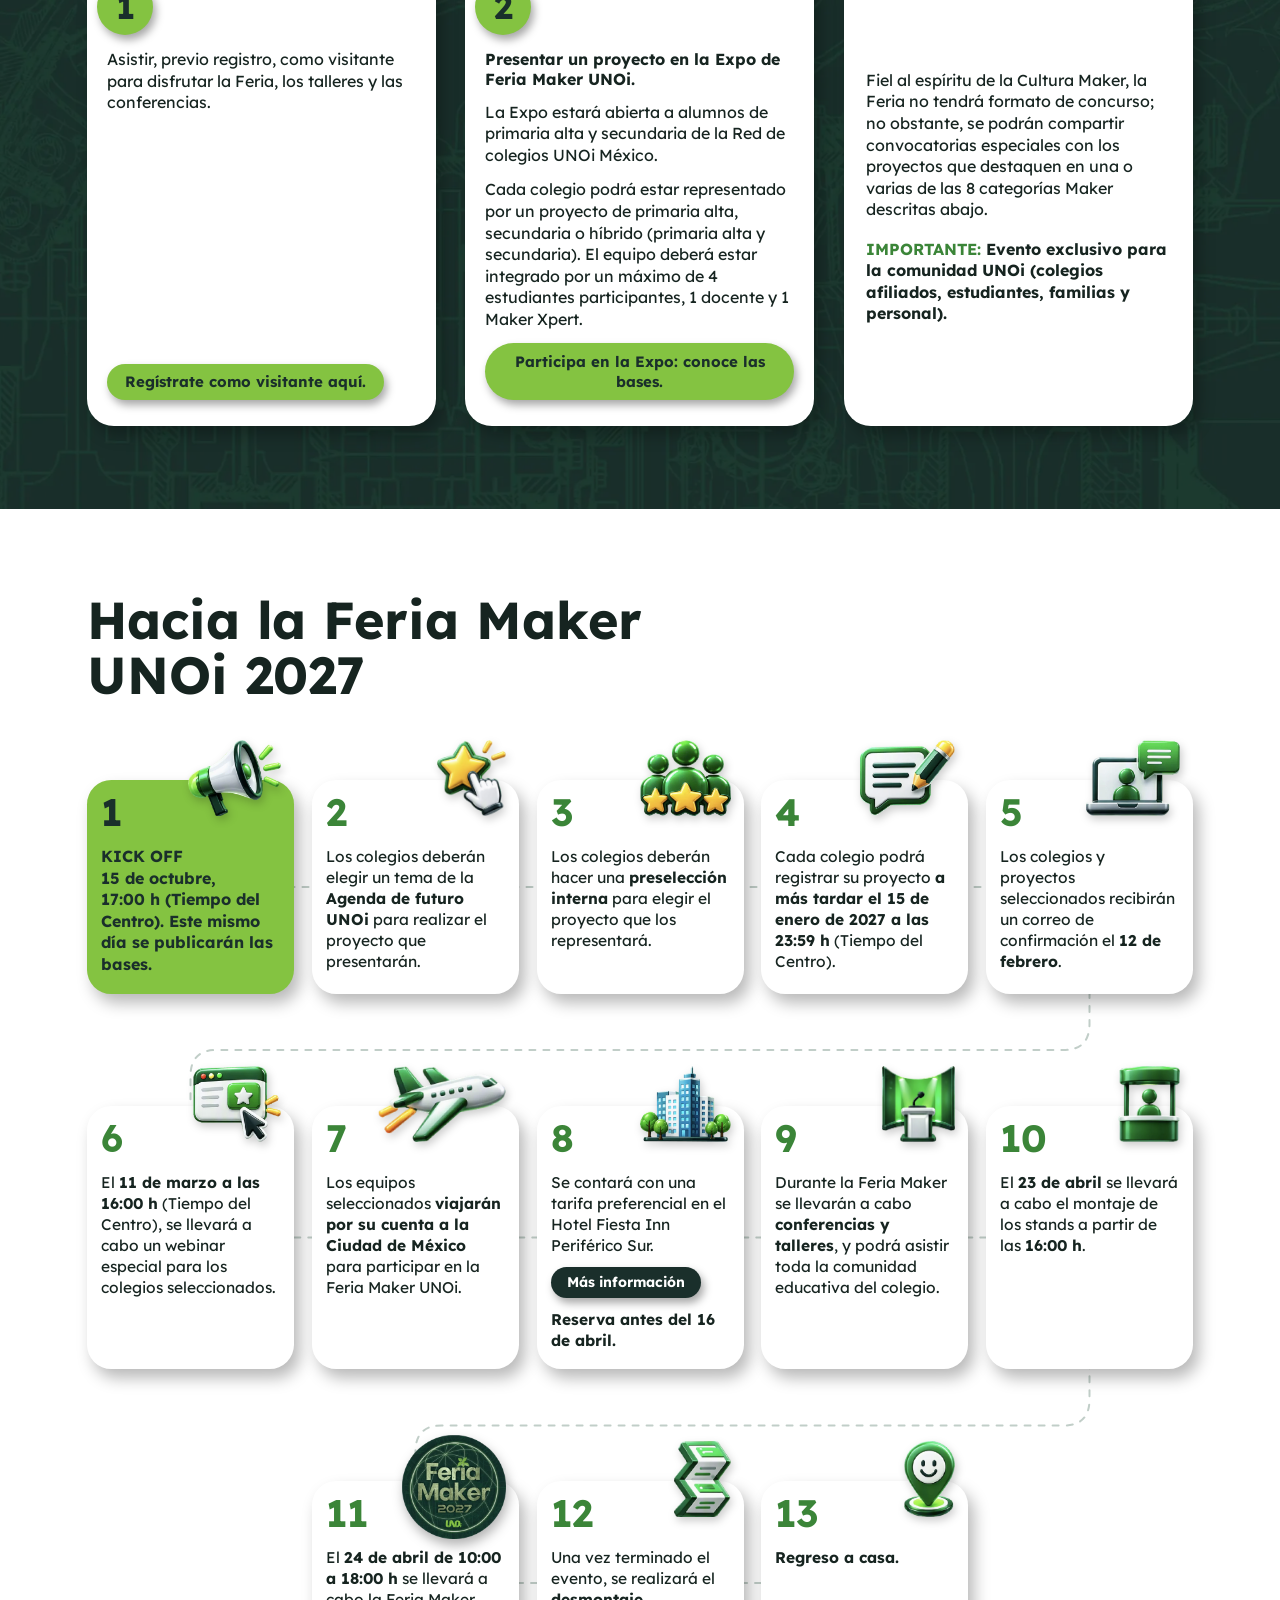
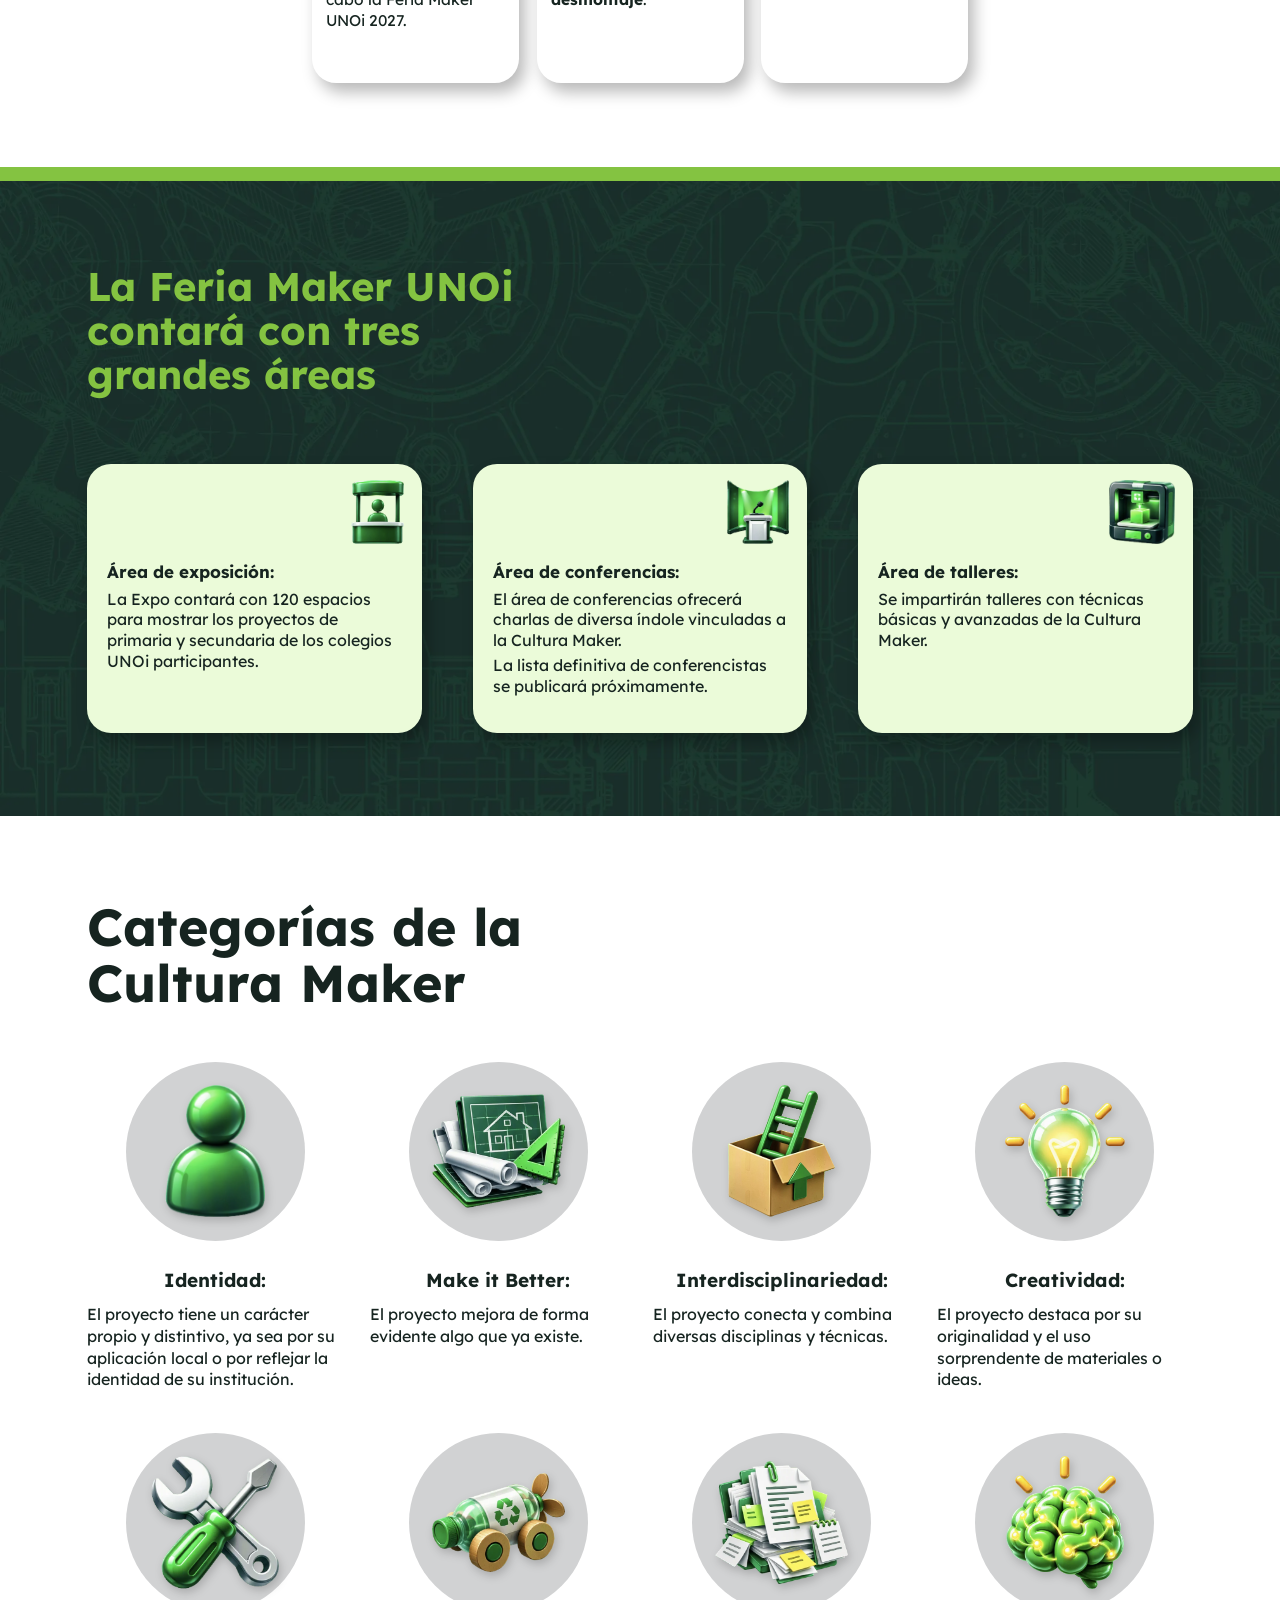
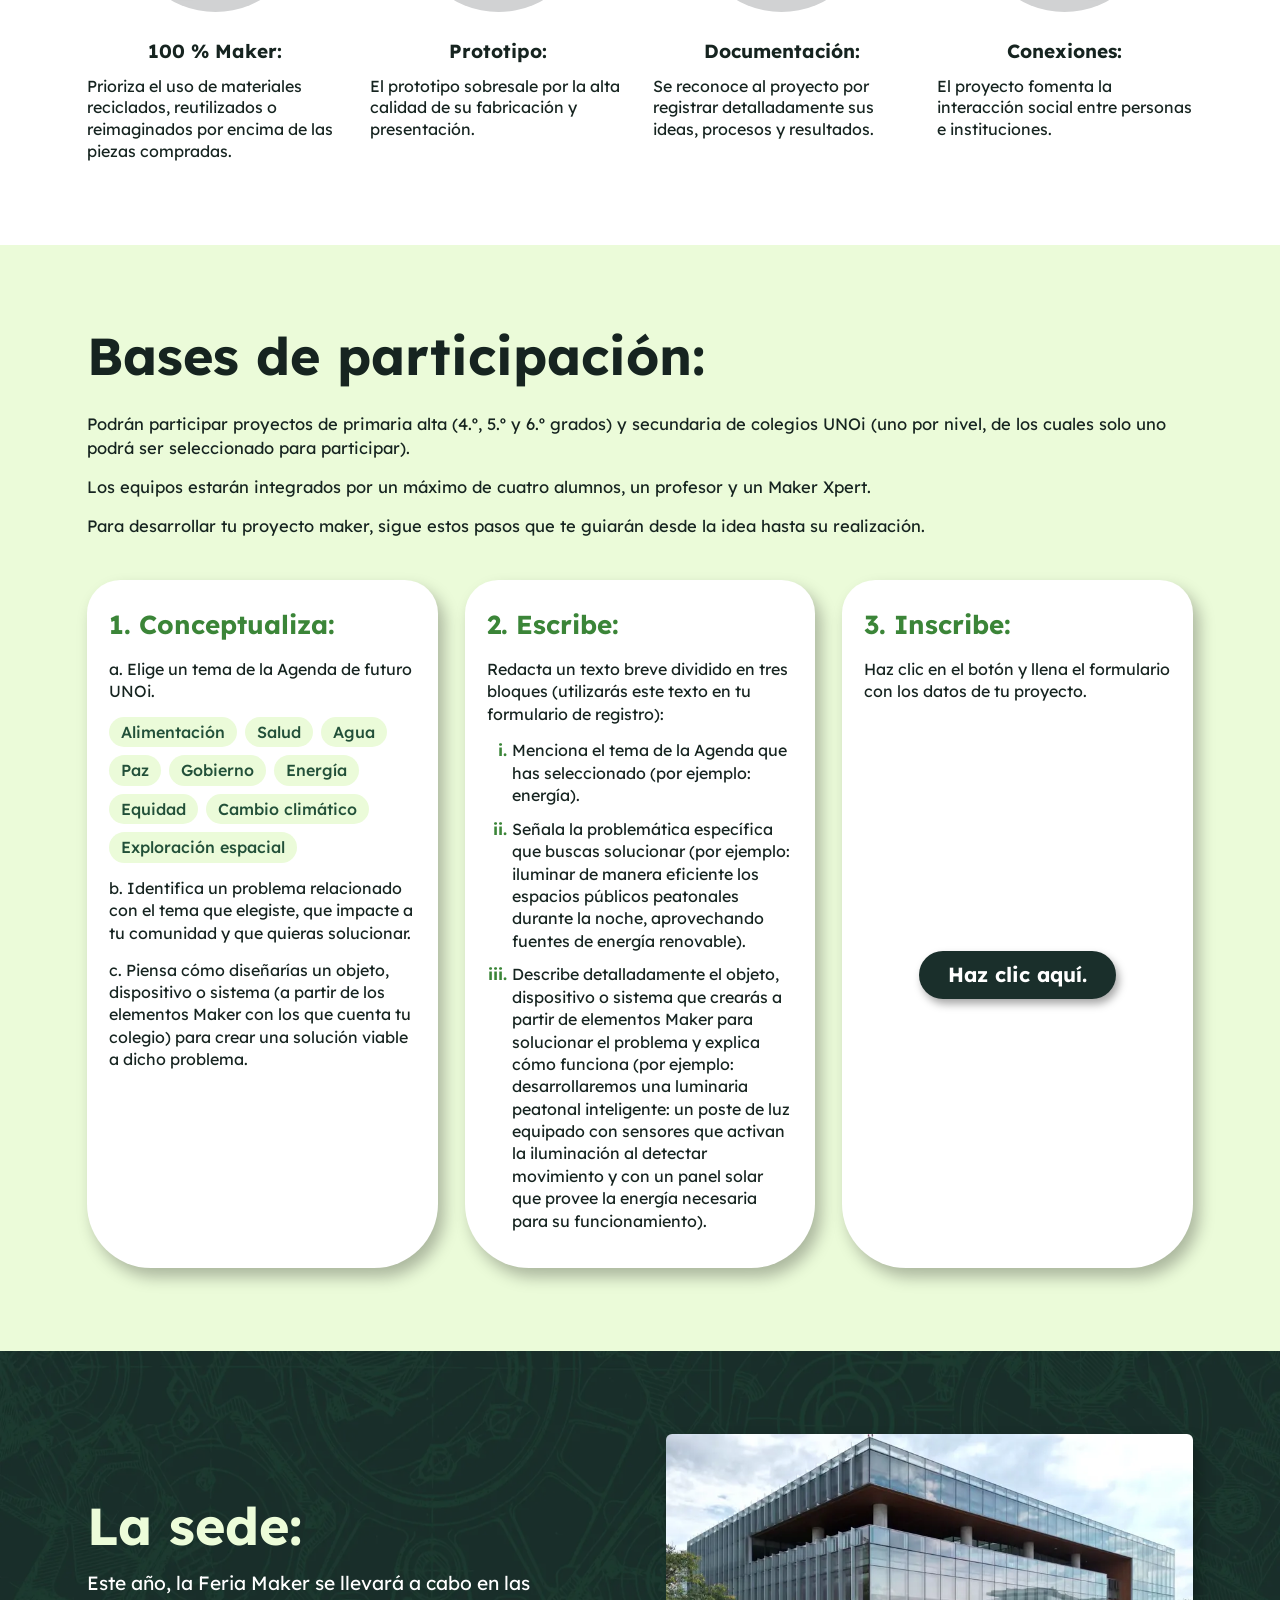
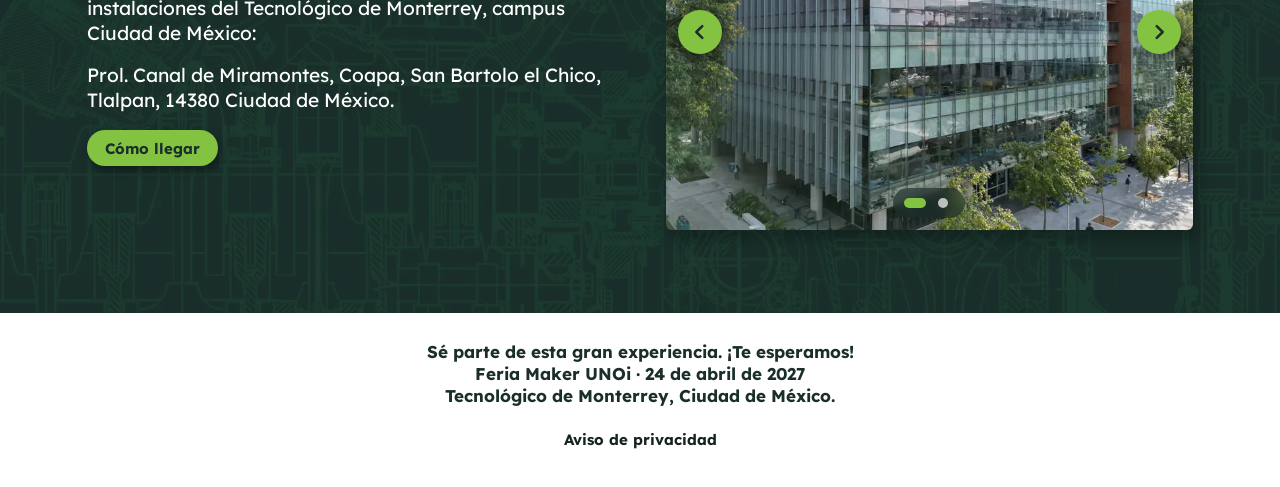
==== commit 7d6d445c: "Paso 8: botón «Más información» con la ventana del hotel - Texto del paso según el cliente: tarifa p" ====
--- a/index.html
+++ b/index.html
@@ -9,7 +9,7 @@
 <link rel="preconnect" href="https://fonts.googleapis.com">
 <link rel="preconnect" href="https://fonts.gstatic.com" crossorigin>
 <link rel="stylesheet" href="https://fonts.googleapis.com/css2?family=Lexend:wght@300;400;500;600;700&display=swap">
-<link rel="stylesheet" href="estilos.css?v=21">
+<link rel="stylesheet" href="estilos.css?v=22">
 <link rel="stylesheet" href="efectos.css?v=9">
 <script>
 (function () {
@@ -146,7 +146,7 @@
         <li class="paso"><img src="img/paso-05.webp?v=2" alt="" width="320" height="258" loading="lazy"><span class="paso-num">5</span><p>Los colegios y proyectos seleccionados recibirán un correo de confirmación el <strong>12 de febrero</strong>.</p></li>
         <li class="paso"><img src="img/paso-06.webp?v=2" alt="" width="320" height="273" loading="lazy"><span class="paso-num">6</span><p>El <strong>11 de marzo a las 16:00&nbsp;h</strong> (Tiempo del Centro), se llevará a cabo un webinar especial para los colegios seleccionados.</p></li>
         <li class="paso"><img src="img/paso-07.webp?v=2" alt="" width="320" height="188" loading="lazy"><span class="paso-num">7</span><p>Los equipos seleccionados <strong>viajarán por su cuenta a la Ciudad de México</strong> para participar en la Feria Maker UNOi.</p></li>
-        <li class="paso"><img src="img/paso-08.webp?v=2" alt="" width="320" height="264" loading="lazy"><span class="paso-num">8</span><p>Se contará con una tarifa preferencial en el Hotel Fiesta Inn Periférico Sur (Periférico Sur 5530, Pedregal de Carrasco, Coyoacán, 04700 Ciudad de México, CDMX). <strong>Reserva antes del 16 de abril.</strong></p></li>
+        <li class="paso"><img src="img/paso-08.webp?v=2" alt="" width="320" height="264" loading="lazy"><span class="paso-num">8</span><p>Se contará con una tarifa preferencial en el Hotel Fiesta Inn Periférico Sur.</p><button class="boton boton--oscuro paso-boton" type="button" aria-haspopup="dialog" aria-controls="modal-hotel">Más información</button><p><strong>Reserva antes del 16 de abril.</strong></p></li>
         <li class="paso"><img src="img/paso-09.webp?v=2" alt="" width="320" height="329" loading="lazy"><span class="paso-num">9</span><p>Durante la Feria Maker se llevarán a cabo <strong>conferencias y talleres</strong>, y podrá asistir toda la comunidad educativa del colegio.</p></li>
         <li class="paso"><img src="img/paso-10.webp?v=2" alt="" width="320" height="388" loading="lazy"><span class="paso-num">10</span><p>El <strong>23 de abril</strong> se llevará a cabo el montaje de los stands a partir de las <strong>16:00&nbsp;h</strong>.</p></li>
         <li class="paso paso--feria"><img src="img/paso-11.webp?v=2" alt="" width="320" height="320" loading="lazy"><span class="paso-num">11</span><p>El <strong>24 de abril de 10:00 a 18:00&nbsp;h</strong> se llevará a cabo la Feria Maker UNOi 2027.</p></li>
@@ -271,7 +271,41 @@
     Tu navegador no puede reproducir este video.
   </video>
 </dialog>
-<script src="sitio.js?v=10" defer></script>
+<!-- Paso 8: información del hotel (la abre el botón «Más información»; textos del documento «Hotel Fiesta Inn Periférico Sur.docx») -->
+<dialog class="modal-info" id="modal-hotel" aria-labelledby="t-hotel">
+  <button class="modal-cerrar" type="button" aria-label="Cerrar la información del hotel"></button>
+  <div class="modal-info-cuerpo">
+    <h2 id="t-hotel">Hotel Fiesta Inn Periférico Sur</h2>
+    <address>Periférico Sur 5530, Col. Pedregal de Carrasco, Coyoacán, C.P. 04700, Ciudad de México.</address>
+    <p>Tarifa por habitación sencilla o doble: <strong>$1,550.00&nbsp;MXN por noche</strong>, más impuestos (IVA e ISH) y propinas (botones y camaristas).</p>
+    <p>Clave de grupo: <strong>FERIA&nbsp;MAKER&nbsp;/&nbsp;G1XM0S</strong></p>
+    <h3>Notas:</h3>
+    <ul>
+      <li>Sujeto a disponibilidad y al tipo de habitación.</li>
+      <li>La tarifa aplica únicamente para estancias del 23 al 27 de abril de 2027.</li>
+      <li>Tarifa vigente hasta el 15 de abril de 2027.</li>
+    </ul>
+    <h3>Proceso de reservación</h3>
+    <p>Hay dos formas de reservar:</p>
+    <ol class="modal-info-formas">
+      <li>
+        <p class="modal-info-forma">A través de la Central de Reservaciones</p>
+        <p>Cada participante deberá mencionar que desea realizar una reservación con la tarifa del grupo “FERIA&nbsp;MAKER&nbsp;/&nbsp;G1XM0S” en el hotel Fiesta Inn Periférico Sur.</p>
+        <p>Central de Reservaciones:</p>
+        <ul>
+          <li>Ciudad de México: <a href="tel:+525553266900">55&nbsp;5326&nbsp;6900</a></li>
+          <li>Interior de la República: <a href="tel:+528005045000">800&nbsp;504&nbsp;5000</a> (sin costo)</li>
+        </ul>
+      </li>
+      <li>
+        <p class="modal-info-forma">A través del enlace de reservación del grupo</p>
+        <p>Al ingresar al enlace, la clave de grupo y el hotel ya aparecen precargados. Solo deberás seleccionar las fechas de estancia, el número de habitaciones y el número de huéspedes para consultar la disponibilidad.</p>
+        <a class="boton boton--lima" href="https://www.corpo-rate.com/login?groupId=G1XM0S@SUR" target="_blank" rel="noopener">Reserva aquí.<span class="sr"> Reservación del grupo en el hotel (se abre en otra pestaña)</span></a>
+      </li>
+    </ol>
+  </div>
+</dialog>
+<script src="sitio.js?v=11" defer></script>
 <script src="efectos.js?v=11" defer></script>
 </body>
 </html>
--- a/estilos.css
+++ b/estilos.css
@@ -97,6 +97,25 @@
 .modal-cerrar { position: absolute; right: 0; bottom: calc(100% + 12px); display: grid; place-items: center; width: 44px; height: 44px; border: 0; border-radius: 50%; background: var(--lima); cursor: pointer; box-shadow: var(--sombra-boton); }
 .modal-cerrar::before { content: ""; width: 18px; height: 18px; background: linear-gradient(45deg, transparent 44%, var(--verde-noche) 44% 56%, transparent 56%), linear-gradient(-45deg, transparent 44%, var(--verde-noche) 44% 56%, transparent 56%); }
 html:has(.modal-video[open]) { overflow: hidden; } /* la página no se mueve detrás */
+
+/* ---------- Paso 8: botón «Más información» y ventana con la información del hotel ---------- */
+.paso-boton { margin: 0.8em 0; padding: 0.5em 1.15em; border: 0; font-family: inherit; font-size: clamp(14px, 0.92vw, 17px); line-height: 1.2; cursor: pointer; }
+.modal-info { width: min(92vw, 720px); max-width: none; max-height: calc(100vh - 32px); max-height: calc(100dvh - 32px); padding: 0; border: 0; border-radius: clamp(22px, 2vw, 34px); overflow: hidden; background: var(--blanco); color: var(--tinta); box-shadow: 0 30px 80px rgba(0, 0, 0, 0.6); }
+.modal-info[open] { display: flex; flex-direction: column; }
+.modal-info::backdrop { background: rgba(12, 26, 22, 0.88); }
+.modal-info .modal-cerrar { top: 14px; right: 14px; bottom: auto; z-index: 1; }
+.modal-info-cuerpo { min-height: 0; overflow-y: auto; overscroll-behavior: contain; display: grid; gap: 0.8em; padding: clamp(26px, 3vw, 48px) clamp(22px, 3vw, 48px); font-size: clamp(15.5px, 1vw, 18px); line-height: 1.5; }
+.modal-info h2 { padding-right: 52px; color: var(--verde-numero); font-size: clamp(24px, 2vw, 34px); line-height: 1.15; }
+.modal-info h3 { margin-top: 0.5em; color: var(--verde-numero); font-size: clamp(18px, 1.3vw, 22px); }
+.modal-info address { font-style: normal; color: #3d4a46; }
+.modal-info ul, .modal-info ol { display: grid; gap: 0.35em; margin: 0; padding-left: 1.3em; }
+.modal-info .modal-info-formas { gap: 1.3em; }
+.modal-info-formas > li > * + * { margin-top: 0.6em; } /* sin display: grid en el li para que conserve su número */
+.modal-info-formas > li::marker { font-weight: 700; color: var(--verde-numero); }
+.modal-info-forma { font-weight: 700; }
+.modal-info a[href^="tel:"] { font-weight: 600; white-space: nowrap; }
+.modal-info .boton { justify-self: start; margin-top: 0.2em; font-size: clamp(16px, 1.05vw, 19px); }
+html:has(.modal-info[open]) { overflow: hidden; }
 
 /* ---------- Tarjetas ---------- */
 .tarjeta { position: relative; border-radius: clamp(26px, 2.1vw, 40px); background: var(--blanco); box-shadow: var(--sombra); }
